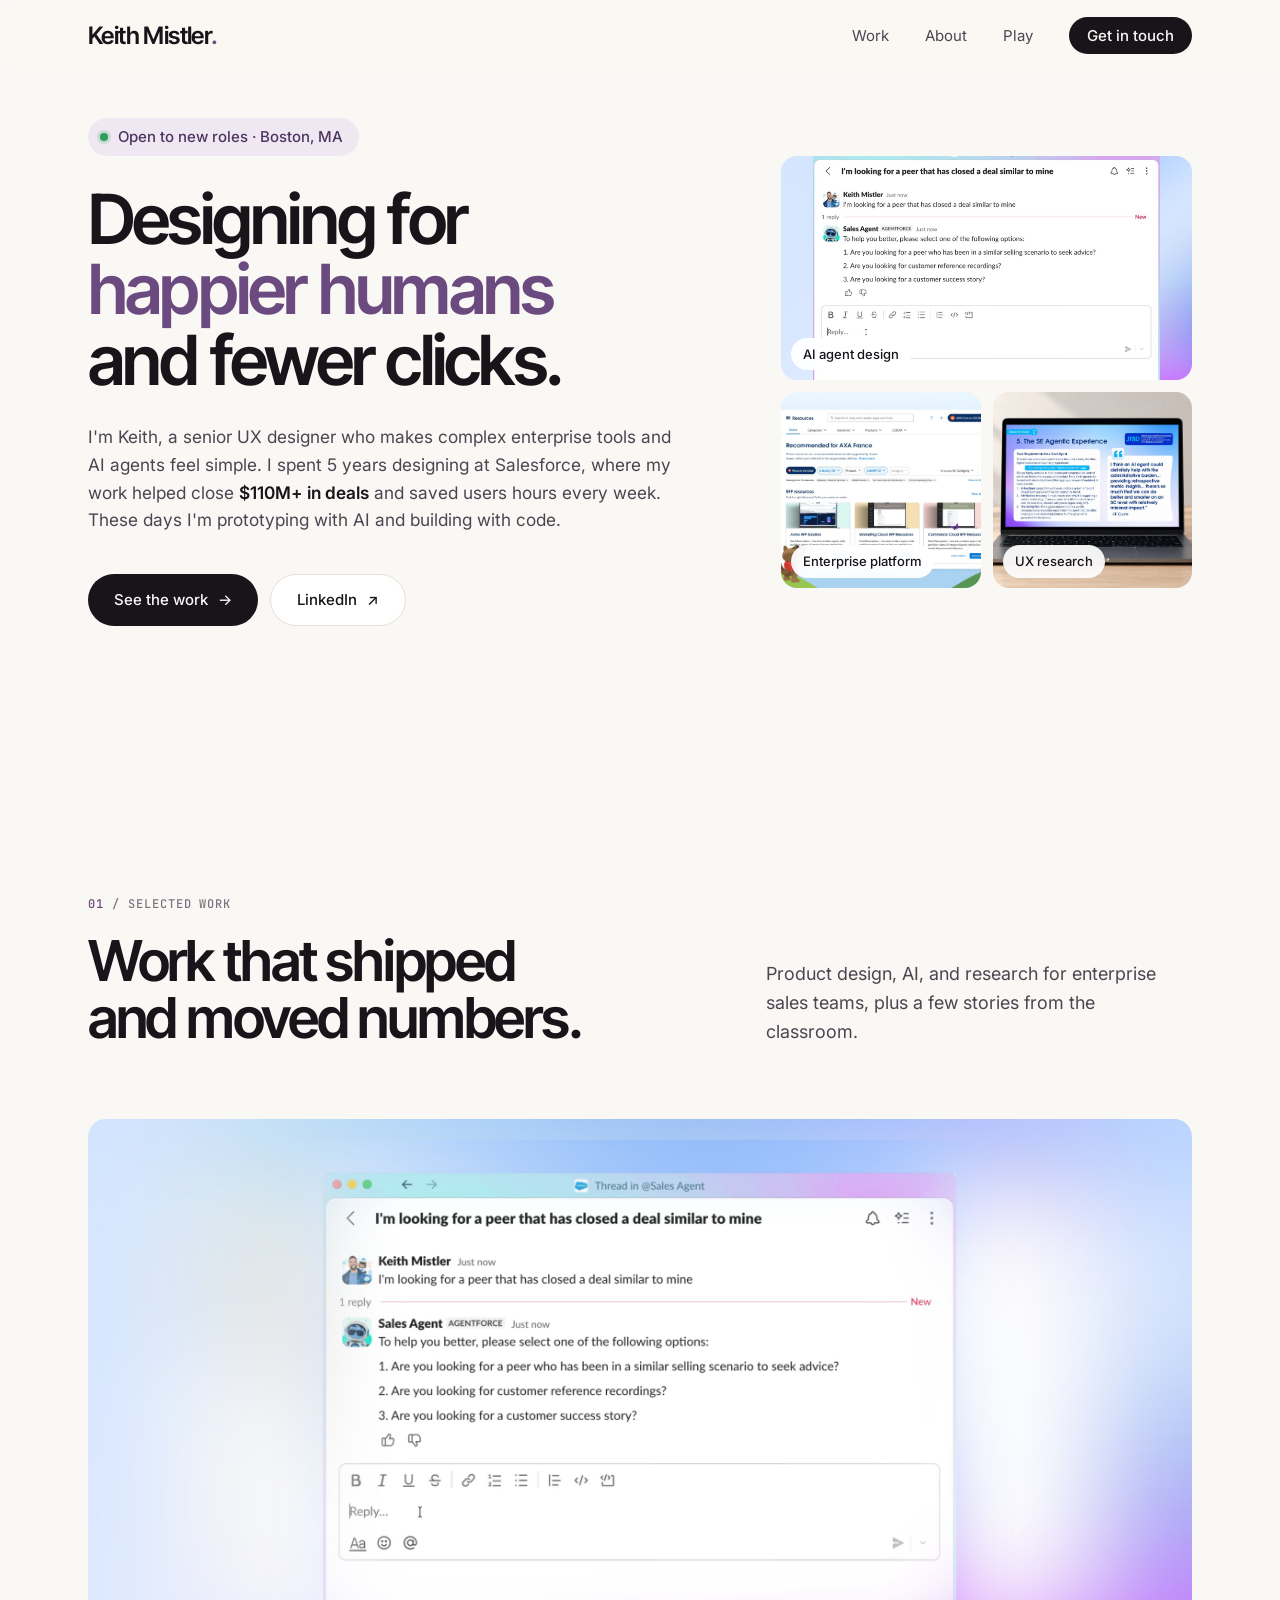
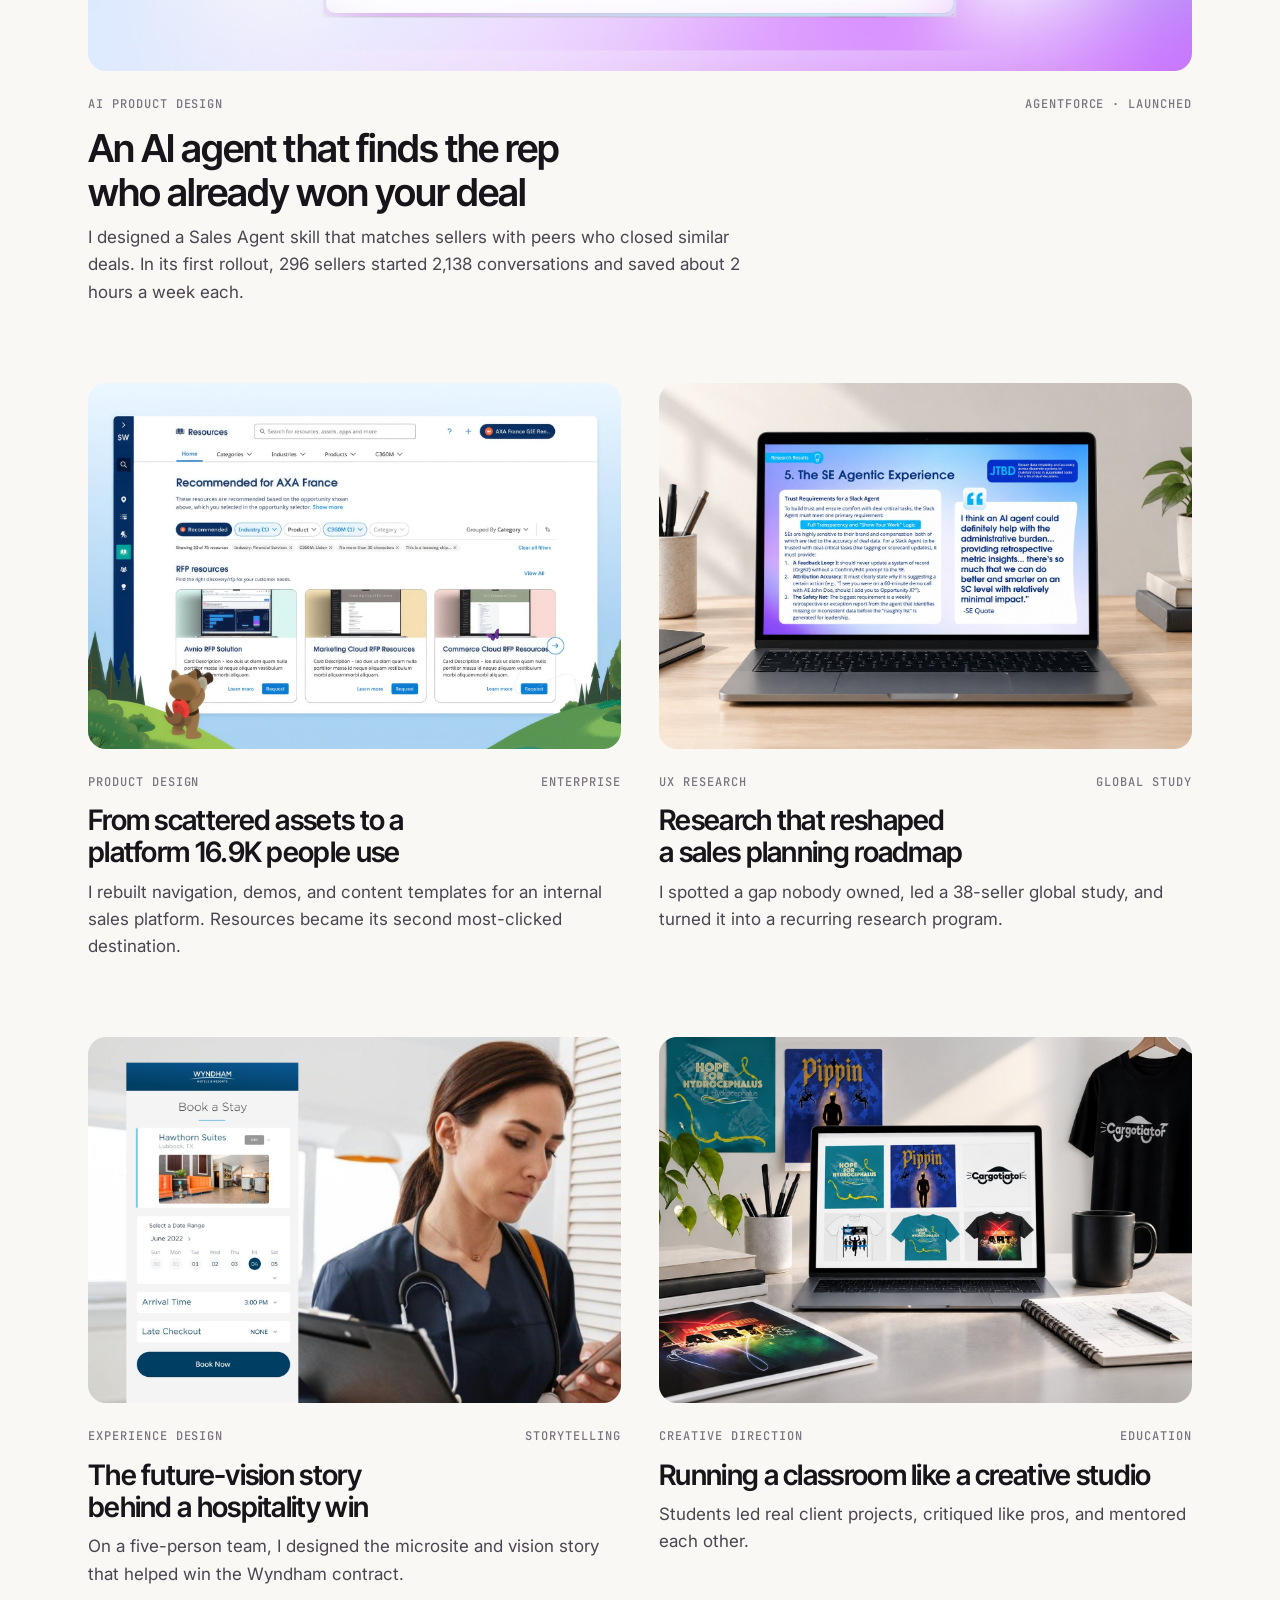
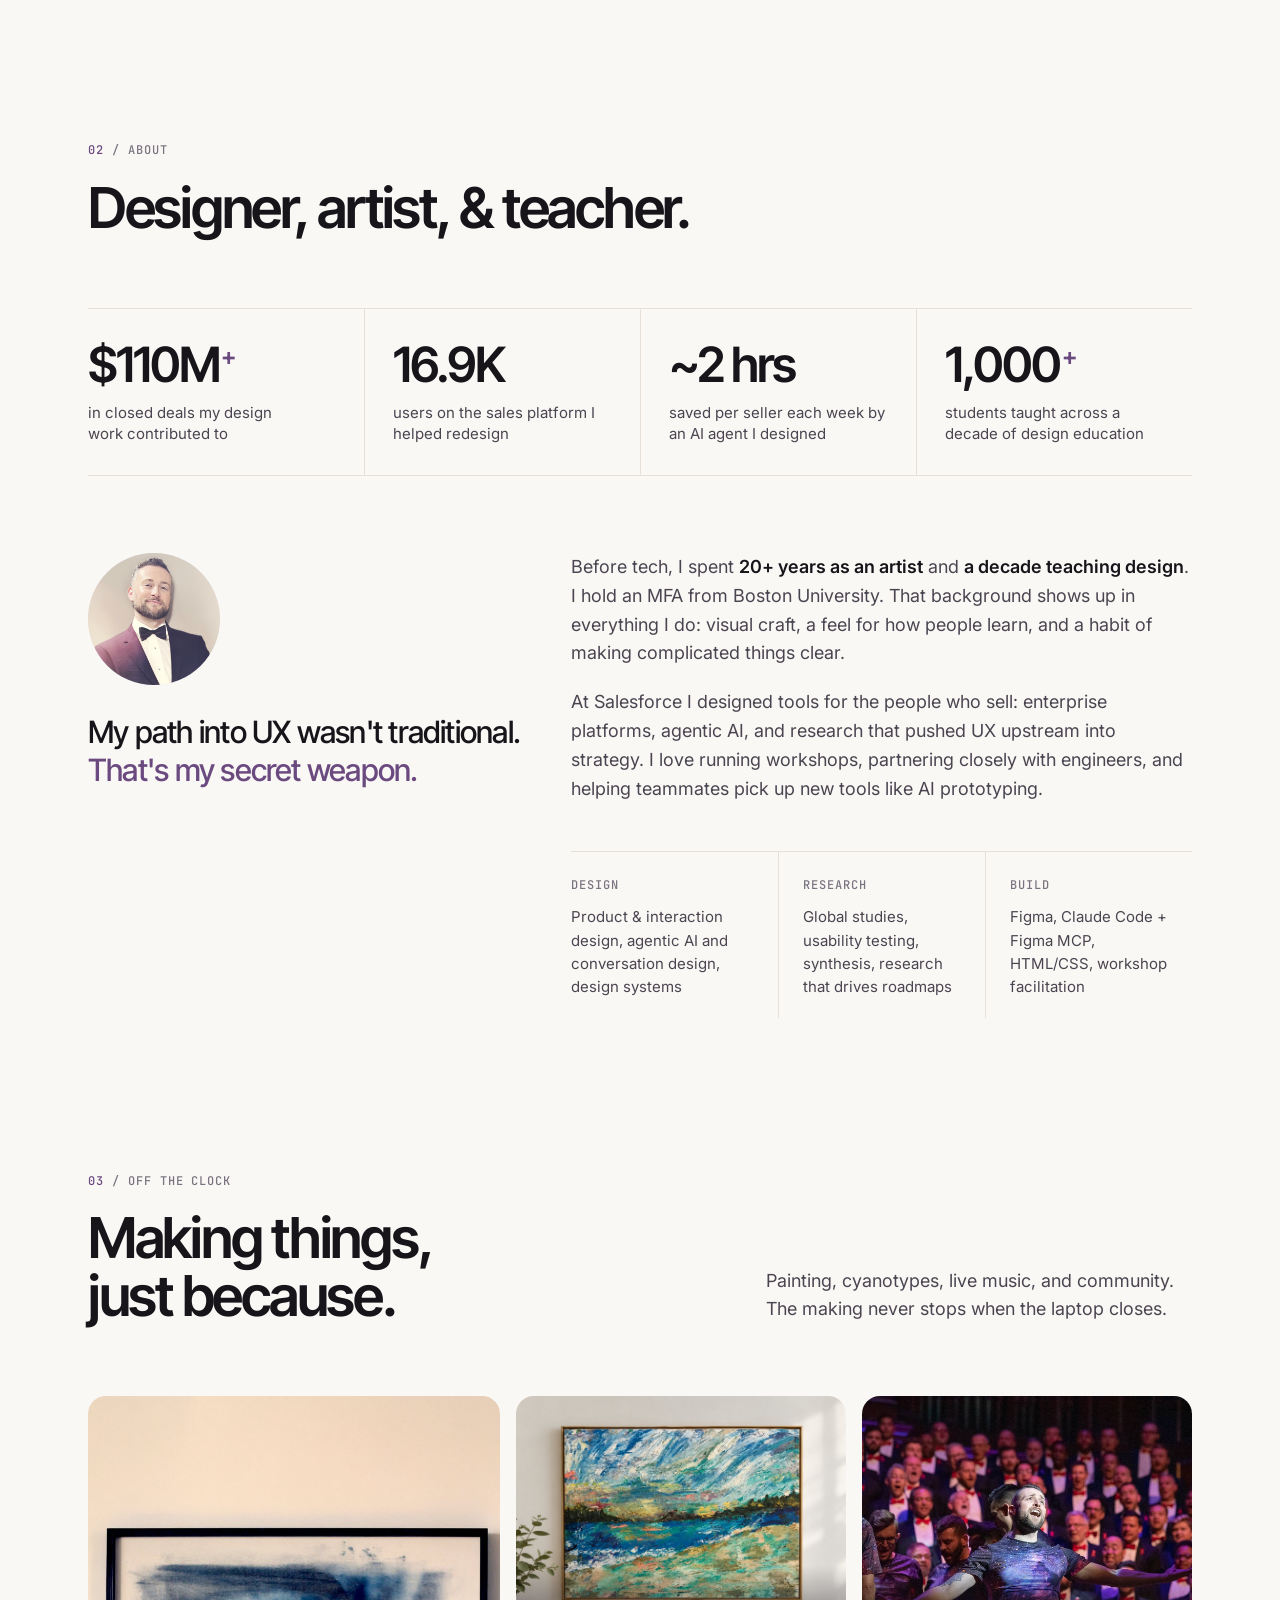
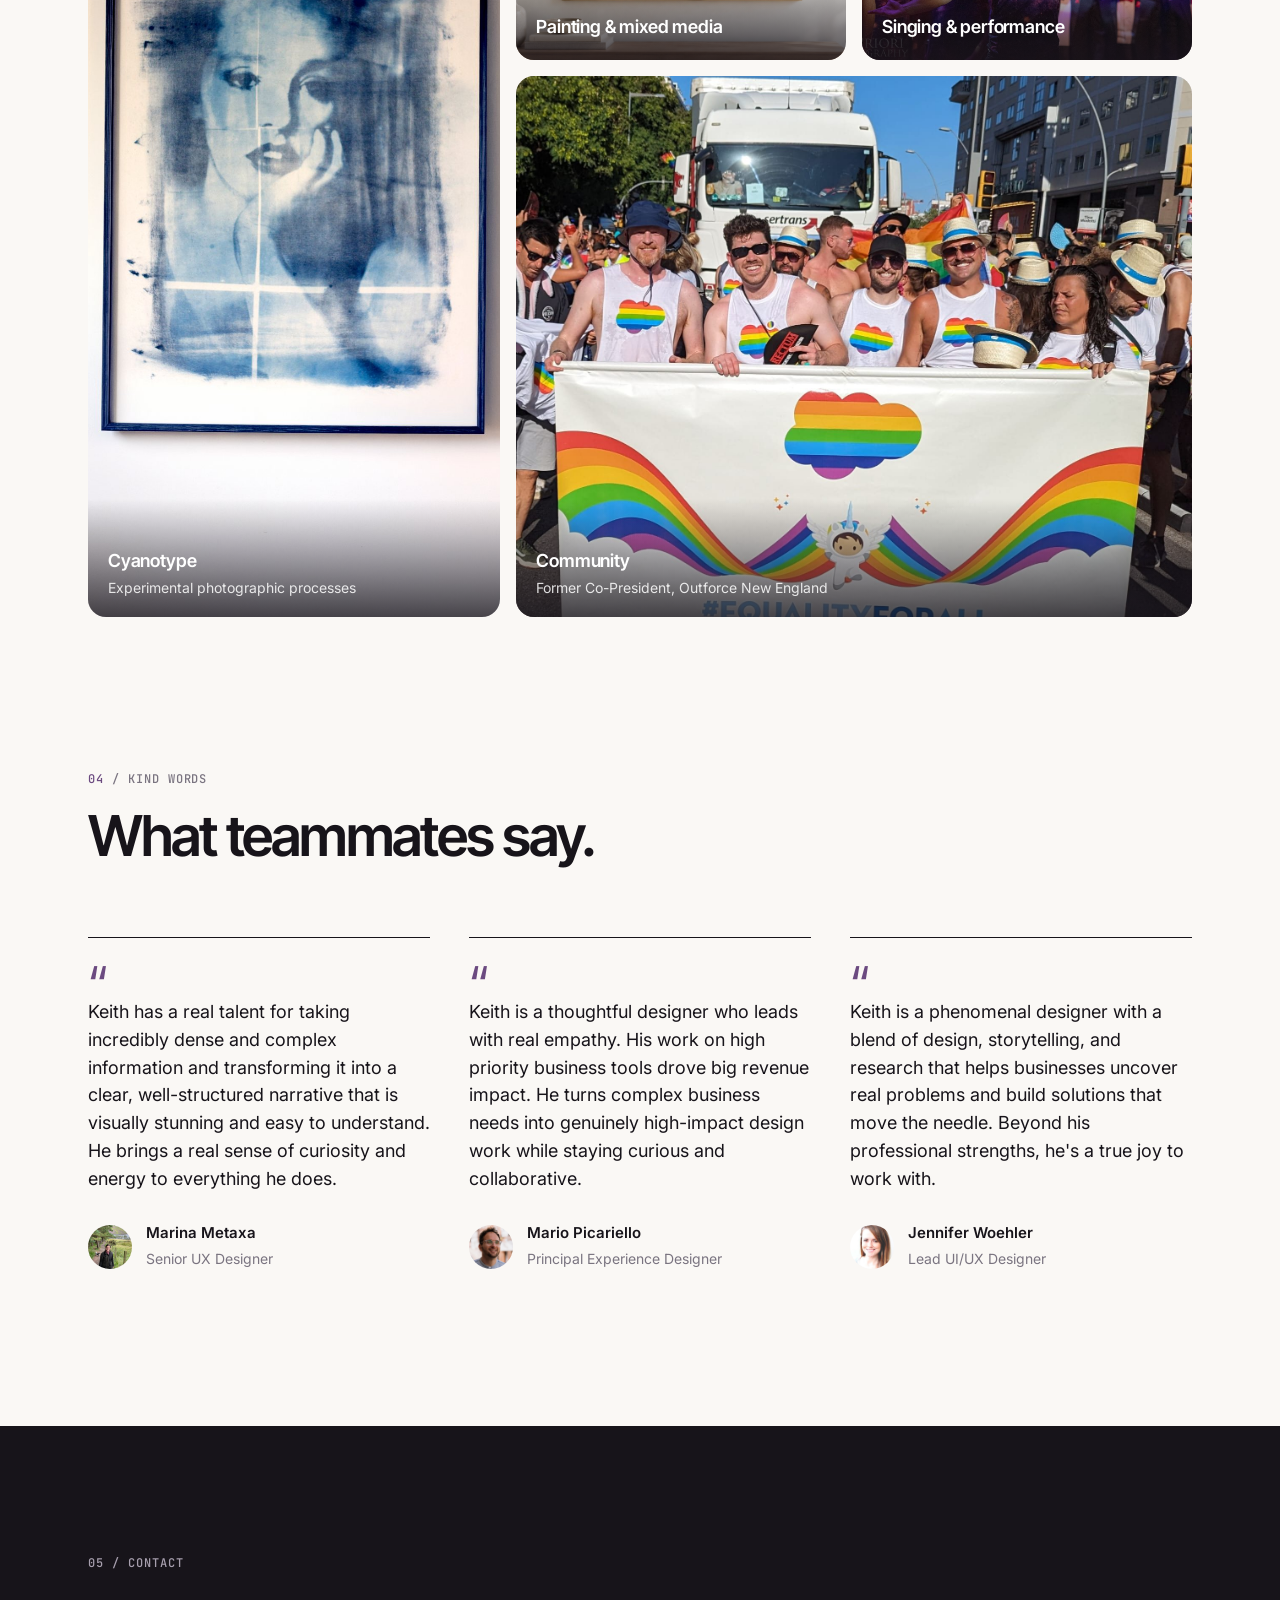
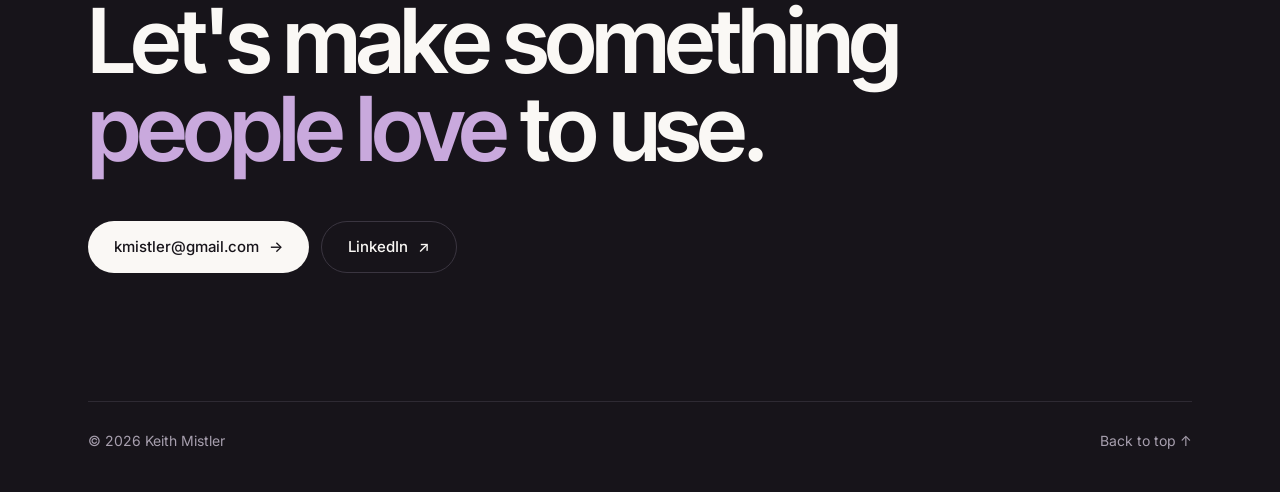
==== index.html @ 672f2b45 "Redesign portfolio: new homepage, case studies, and favicon - New modern layout with plum accent, In" ====
<!DOCTYPE html>
<html lang="en">
<head>
  <meta charset="UTF-8">
  <meta name="viewport" content="width=device-width, initial-scale=1.0">
  <title>Keith Mistler · Senior UX Designer</title>
  <meta name="description" content="Keith Mistler is a senior UX designer who makes complex enterprise tools and AI agents feel simple.">
  <link rel="icon" type="image/svg+xml" href="favicon.svg">
  <link rel="preconnect" href="https://fonts.googleapis.com">
  <link rel="preconnect" href="https://fonts.gstatic.com" crossorigin>
  <link href="https://fonts.googleapis.com/css2?family=Inter:wght@400;500;600&family=Inter+Tight:wght@500;600&family=JetBrains+Mono:wght@500&display=swap" rel="stylesheet">
  <link rel="stylesheet" href="styles.css">
  <script>document.documentElement.classList.add('js');</script>
</head>
<body>

  <header class="nav" id="nav">
    <div class="wrap nav-inner">
      <a href="#top" class="wordmark">Keith Mistler<span>.</span></a>
      <button class="menu-btn" id="menuBtn" aria-label="Open menu" aria-expanded="false" aria-controls="navLinks"><span></span><span></span></button>
      <ul class="nav-links" id="navLinks">
        <li><a href="#work">Work</a></li>
        <li><a href="#about">About</a></li>
        <li><a href="#play">Play</a></li>
        <li><a href="#contact" class="nav-cta">Get in touch</a></li>
      </ul>
    </div>
  </header>

  <main id="top">

    <!-- Hero -->
    <section class="hero">
      <div class="wrap hero-grid">
        <div>
          <div class="status"><span class="status-dot"></span>Open to new roles · Boston, MA</div>
          <h1>Designing for <em>happier humans</em> and fewer clicks.</h1>
          <p class="hero-lede">I'm Keith, a senior UX designer who makes complex enterprise tools and AI agents feel simple. I spent 5 years designing at Salesforce, where my work helped close <strong>$110M+ in deals</strong> and saved users hours every week. These days I'm prototyping with AI and building with code.</p>
          <div class="actions">
            <a href="#work" class="btn btn-primary">See the work <span class="arrow">→</span></a>
            <a href="https://www.linkedin.com/in/kmarchmistler" target="_blank" rel="noopener" class="btn btn-ghost">LinkedIn <span class="arrow">↗</span></a>
          </div>
        </div>

        <div class="showcase" aria-label="Selected work">
          <a href="project-phone-a-friend.html" class="tile"><img src="img/paf.jpg" alt="Phone a Friend AI agent in Slack"><span>AI agent design</span></a>
          <a href="project-solutions-workspace.html" class="tile"><img src="img/sw.jpg" alt="Solutions Workspace redesign"><span>Enterprise platform</span></a>
          <a href="project-sales-planning.html" class="tile"><img src="img/sp.jpg" alt="Sales planning research readout"><span>UX research</span></a>
        </div>
      </div>
    </section>

    <!-- Work -->
    <section class="section" id="work">
      <div class="wrap">
        <div class="section-head reveal">
          <div>
            <span class="label"><span class="num">01</span> / Selected work</span>
            <h2>Work that shipped and moved numbers.</h2>
          </div>
          <p>Product design, AI, and research for enterprise sales teams, plus a few stories from the classroom.</p>
        </div>

        <div class="work-grid">
          <a href="project-phone-a-friend.html" class="card feature reveal">
            <div class="card-media">
              <picture>
                <source media="(max-width: 720px)" srcset="img/paf.jpg">
                <img src="img/paf-wide.jpg" alt="Phone a Friend agent conversation in Slack" loading="lazy">
              </picture>
              <span class="go">→</span>
            </div>
            <div class="card-meta label"><span>AI Product Design</span><span>Agentforce · Launched</span></div>
            <h3>An AI agent that finds the rep who already won your deal</h3>
            <p>I designed a Sales Agent skill that matches sellers with peers who closed similar deals. In its first rollout, 296 sellers started 2,138 conversations and saved about 2 hours a week each.</p>
          </a>

          <a href="project-solutions-workspace.html" class="card reveal">
            <div class="card-media">
              <img src="img/sw.jpg" alt="Solutions Workspace interface" loading="lazy">
              <span class="go">→</span>
            </div>
            <div class="card-meta label"><span>Product Design</span><span>Enterprise</span></div>
            <h3>From scattered assets to a platform 16.9K people use</h3>
            <p>I rebuilt navigation, demos, and content templates for an internal sales platform. Resources became its second most-clicked destination.</p>
          </a>

          <a href="project-sales-planning.html" class="card reveal">
            <div class="card-media">
              <img src="img/sp.jpg" alt="Sales planning research findings" loading="lazy">
              <span class="go">→</span>
            </div>
            <div class="card-meta label"><span>UX Research</span><span>Global study</span></div>
            <h3>Research that reshaped a sales planning roadmap</h3>
            <p>I spotted a gap nobody owned, led a 38-seller global study, and turned it into a recurring research program.</p>
          </a>

          <a href="project-wyndham.html" class="card reveal">
            <div class="card-media">
              <img src="img/wy.jpg" alt="Wyndham future vision experience" loading="lazy">
              <span class="go">→</span>
            </div>
            <div class="card-meta label"><span>Experience Design</span><span>Storytelling</span></div>
            <h3>The future-vision story behind a hospitality win</h3>
            <p>On a five-person team, I designed the microsite and vision story that helped win the Wyndham contract.</p>
          </a>

          <a href="project-digital-publishing.html" class="card reveal">
            <div class="card-media">
              <img src="img/dp.jpg" alt="Student creative studio work" loading="lazy">
              <span class="go">→</span>
            </div>
            <div class="card-meta label"><span>Creative Direction</span><span>Education</span></div>
            <h3>Running a classroom like a creative studio</h3>
            <p>Students led real client projects, critiqued like pros, and mentored each other.</p>
          </a>
        </div>
      </div>
    </section>

    <!-- About -->
    <section class="section" id="about">
      <div class="wrap">
        <div class="section-head reveal">
          <div>
            <span class="label"><span class="num">02</span> / About</span>
            <h2>Designer, artist, &amp; teacher.</h2>
          </div>
        </div>

        <div class="stats reveal">
          <div class="stat"><div class="stat-num">$110M<sup>+</sup></div><p>in closed deals my design work contributed to</p></div>
          <div class="stat"><div class="stat-num">16.9K</div><p>users on the sales platform I helped redesign</p></div>
          <div class="stat"><div class="stat-num">~2 hrs</div><p>saved per seller each week by an AI agent I designed</p></div>
          <div class="stat"><div class="stat-num">1,000<sup>+</sup></div><p>students taught across a decade of design education</p></div>
        </div>

        <div class="about-grid reveal">
          <div class="about-side">
            <div class="portrait"><img src="img/keith-portrait.jpg" alt="Keith Mistler"></div>
            <p class="about-quote">My path into UX wasn't traditional. <em>That's my secret weapon.</em></p>
          </div>
          <div class="about-body">
            <p>Before tech, I spent <strong>20+ years as an artist</strong> and <strong>a decade teaching design</strong>. I hold an MFA from Boston University. That background shows up in everything I do: visual craft, a feel for how people learn, and a habit of making complicated things clear.</p>
            <p>At Salesforce I designed tools for the people who sell: enterprise platforms, agentic AI, and research that pushed UX upstream into strategy. I love running workshops, partnering closely with engineers, and helping teammates pick up new tools like AI prototyping.</p>
            <div class="skills">
              <div class="skill"><span class="label">Design</span><p>Product &amp; interaction design, agentic AI and conversation design, design systems</p></div>
              <div class="skill"><span class="label">Research</span><p>Global studies, usability testing, synthesis, research that drives roadmaps</p></div>
              <div class="skill"><span class="label">Build</span><p>Figma, Claude Code + Figma MCP, HTML/CSS, workshop facilitation</p></div>
            </div>
          </div>
        </div>
      </div>
    </section>

    <!-- Play -->
    <section class="section" id="play">
      <div class="wrap">
        <div class="section-head reveal">
          <div>
            <span class="label"><span class="num">03</span> / Off the clock</span>
            <h2>Making things, just because.</h2>
          </div>
          <p>Painting, cyanotypes, live music, and community. The making never stops when the laptop closes.</p>
        </div>

        <div class="play-grid reveal">
          <figure class="play-item tall">
            <img src="img/play-cyanotype.jpg" alt="Cyanotype portrait by Keith" loading="lazy">
            <figcaption><strong>Cyanotype</strong><span>Experimental photographic processes</span></figcaption>
          </figure>
          <figure class="play-item">
            <img src="img/play-landscape.jpg" alt="Abstract landscape painting by Keith" loading="lazy">
            <figcaption><strong>Painting &amp; mixed media</strong></figcaption>
          </figure>
          <figure class="play-item">
            <img src="img/play-performance.jpg" alt="Keith performing on stage" loading="lazy">
            <figcaption><strong>Singing &amp; performance</strong></figcaption>
          </figure>
          <figure class="play-item span2">
            <img src="img/play-pride.jpg" alt="Keith marching at a Pride parade" loading="lazy" style="object-position: 50% 35%;">
            <figcaption><strong>Community</strong><span>Former Co-President, Outforce New England</span></figcaption>
          </figure>
        </div>
      </div>
    </section>

    <!-- Testimonials -->
    <section class="section" id="kind-words">
      <div class="wrap">
        <div class="section-head reveal">
          <div>
            <span class="label"><span class="num">04</span> / Kind words</span>
            <h2>What teammates say.</h2>
          </div>
        </div>

        <div class="quotes">
          <figure class="quote reveal">
            <blockquote>Keith has a real talent for taking incredibly dense and complex information and transforming it into a clear, well-structured narrative that is visually stunning and easy to understand. He brings a real sense of curiosity and energy to everything he does.</blockquote>
            <footer><img src="img/t-marina.jpg" alt=""><div><cite>Marina Metaxa</cite><span>Senior UX Designer</span></div></footer>
          </figure>
          <figure class="quote reveal">
            <blockquote>Keith is a thoughtful designer who leads with real empathy. His work on high priority business tools drove big revenue impact. He turns complex business needs into genuinely high-impact design work while staying curious and collaborative.</blockquote>
            <footer><img src="img/t-mario.jpg" alt=""><div><cite>Mario Picariello</cite><span>Principal Experience Designer</span></div></footer>
          </figure>
          <figure class="quote reveal">
            <blockquote>Keith is a phenomenal designer with a blend of design, storytelling, and research that helps businesses uncover real problems and build solutions that move the needle. Beyond his professional strengths, he's a true joy to work with.</blockquote>
            <footer><img src="img/t-jennifer.jpg" alt=""><div><cite>Jennifer Woehler</cite><span>Lead UI/UX Designer</span></div></footer>
          </figure>
        </div>
      </div>
    </section>

  </main>

  <footer class="contact" id="contact">
    <div class="wrap">
      <span class="label">05 / Contact</span>
      <h2>Let's make something <em>people love</em> to use.</h2>
      <div class="contact-links">
        <a href="mailto:kmistler@gmail.com" class="btn btn-primary">kmistler@gmail.com <span class="arrow">→</span></a>
        <a href="https://www.linkedin.com/in/kmarchmistler" target="_blank" rel="noopener" class="btn btn-ghost">LinkedIn <span class="arrow">↗</span></a>
      </div>
      <div class="footer">
        <span>© 2026 Keith Mistler</span>
        <a href="#top">Back to top ↑</a>
      </div>
    </div>
  </footer>

  <script>
    const nav = document.getElementById('nav');
    const onScroll = () => nav.classList.toggle('scrolled', window.scrollY > 8);
    window.addEventListener('scroll', onScroll, { passive: true });
    onScroll();

    const btn = document.getElementById('menuBtn');
    const links = document.getElementById('navLinks');
    btn.addEventListener('click', () => {
      const open = btn.getAttribute('aria-expanded') === 'true';
      btn.setAttribute('aria-expanded', String(!open));
      links.classList.toggle('open', !open);
    });
    links.querySelectorAll('a').forEach(a => a.addEventListener('click', () => {
      btn.setAttribute('aria-expanded', 'false');
      links.classList.remove('open');
    }));

    const io = new IntersectionObserver(entries => {
      entries.forEach(e => { if (e.isIntersecting) { e.target.classList.add('in'); io.unobserve(e.target); } });
    }, { rootMargin: '0px 0px -8% 0px', threshold: 0.08 });
    document.querySelectorAll('.reveal').forEach(el => io.observe(el));
  </script>
</body>
</html>
---- styles.css ----
/* ==========================================================================
   Keith Mistler — Portfolio (redesign v3)
   Modern sans layout, plum as the single accent.
   ========================================================================== */

:root {
  --bg: #FAF8F5;
  --bg-raised: #FFFFFF;
  --ink: #17141A;
  --ink-2: #4A4550;
  --ink-3: #7A7480;
  --line: #E6E0D9;
  --plum: #6B4A80;
  --plum-deep: #4E3460;
  --plum-soft: #EFE8F2;
  --plum-hi: #E3D3ED;
  --go: #2F9E5B;

  --sans: "Inter", -apple-system, BlinkMacSystemFont, "Segoe UI", sans-serif;
  --display: "Inter Tight", "Inter", -apple-system, sans-serif;
  --mono: "JetBrains Mono", ui-monospace, "SF Mono", Menlo, monospace;

  --max: 1200px;
  --gutter: clamp(20px, 4vw, 48px);
  --section: clamp(88px, 12vw, 160px);
  --radius: 18px;
  --ease: cubic-bezier(.2, .7, .2, 1);
}

*, *::before, *::after { box-sizing: border-box; margin: 0; padding: 0; }
html { scroll-behavior: smooth; -webkit-text-size-adjust: 100%; }

body {
  background: var(--bg);
  color: var(--ink);
  font-family: var(--sans);
  font-size: 17px;
  line-height: 1.6;
  -webkit-font-smoothing: antialiased;
  text-rendering: optimizeLegibility;
  overflow-x: hidden;
}

img { display: block; max-width: 100%; height: auto; }
a { color: inherit; text-decoration: none; }
::selection { background: var(--plum); color: #fff; }
:focus-visible { outline: 2px solid var(--plum); outline-offset: 3px; border-radius: 6px; }

.wrap { max-width: var(--max); margin: 0 auto; padding: 0 var(--gutter); }

.label {
  font-family: var(--mono);
  font-size: 12px;
  font-weight: 500;
  letter-spacing: .08em;
  text-transform: uppercase;
  color: var(--ink-3);
}
.label .num { color: var(--plum); }

/* Nav -------------------------------------------------------------------- */
.nav {
  position: sticky;
  top: 0;
  z-index: 50;
  background: color-mix(in srgb, var(--bg) 82%, transparent);
  backdrop-filter: saturate(160%) blur(14px);
  -webkit-backdrop-filter: saturate(160%) blur(14px);
  border-bottom: 1px solid transparent;
  transition: border-color .3s var(--ease);
}
.nav.scrolled { border-bottom-color: var(--line); }
.nav-inner { display: flex; align-items: center; justify-content: space-between; height: 72px; }
.wordmark { font-family: var(--display); font-weight: 600; font-size: 24px; letter-spacing: -.025em; }
.wordmark span { color: var(--plum); }
.nav-links { display: flex; align-items: center; gap: 36px; list-style: none; }
.nav-links a { font-size: 15px; color: var(--ink-2); transition: color .2s; }
.nav-links a:hover { color: var(--ink); }
.nav-cta { padding: 9px 18px; border-radius: 999px; background: var(--ink); color: var(--bg) !important; font-weight: 500; transition: background .2s; }
.nav-cta:hover { background: var(--plum-deep); }

.menu-btn { display: none; background: none; border: 0; width: 40px; height: 40px; cursor: pointer; position: relative; }
.menu-btn span { position: absolute; left: 9px; right: 9px; height: 1.5px; background: var(--ink); transition: transform .3s var(--ease), top .3s var(--ease); }
.menu-btn span:nth-child(1) { top: 15px; }
.menu-btn span:nth-child(2) { top: 24px; }
.menu-btn[aria-expanded="true"] span:nth-child(1) { top: 19px; transform: rotate(45deg); }
.menu-btn[aria-expanded="true"] span:nth-child(2) { top: 19px; transform: rotate(-45deg); }

/* Buttons ---------------------------------------------------------------- */
.btn {
  display: inline-flex;
  align-items: center;
  gap: 10px;
  height: 52px;
  padding: 0 26px;
  border-radius: 999px;
  font-size: 15px;
  font-weight: 500;
  transition: background .2s, color .2s, border-color .2s;
}
.btn .arrow { transition: transform .25s var(--ease); }
.btn:hover .arrow { transform: translateX(4px); }
.btn-primary { background: var(--ink); color: var(--bg); }
.btn-primary:hover { background: var(--plum-deep); }
.btn-ghost { border: 1px solid var(--line); color: var(--ink); background: var(--bg-raised); }
.btn-ghost:hover { border-color: var(--ink); }

/* Hero ------------------------------------------------------------------- */
.hero { padding: clamp(24px, 3.5vw, 48px) 0 clamp(72px, 9vw, 120px); }
.hero-grid { display: grid; grid-template-columns: minmax(0, 1.5fr) minmax(0, 1fr); gap: clamp(40px, 6vw, 88px); align-items: center; }
.status { display: inline-flex; align-items: center; gap: 10px; padding: 7px 16px 7px 12px; border-radius: 999px; background: var(--plum-soft); color: var(--plum-deep); font-size: 15px; font-weight: 500; margin-bottom: 28px; }
.status-dot { width: 8px; height: 8px; border-radius: 50%; background: var(--go); box-shadow: 0 0 0 3px rgba(47, 158, 91, .2); }
.hero h1 { font-family: var(--display); font-weight: 600; font-size: clamp(42px, 5.4vw, 76px); line-height: 1.02; letter-spacing: -.04em; text-wrap: balance; margin-bottom: 28px; }
.hero h1 em { font-style: normal; color: var(--plum); }
.hero-lede { font-size: clamp(17px, 1.35vw, 20px); line-height: 1.6; color: var(--ink-2); max-width: 600px; margin-bottom: 40px; }
.hero-lede strong { color: var(--ink); font-weight: 600; }
.actions { display: flex; flex-wrap: wrap; gap: 12px; }

.showcase { display: grid; grid-template-columns: 1fr 1fr; grid-template-rows: 1.15fr 1fr; gap: 12px; aspect-ratio: 1 / 1.05; }
.tile { position: relative; display: block; border-radius: 16px; overflow: hidden; background: var(--plum-soft); }
.tile:first-child { grid-column: 1 / -1; }
.tile img { width: 100%; height: 100%; object-fit: cover; transition: transform .9s var(--ease); }
.tile:hover img { transform: scale(1.05); }
.tile span { position: absolute; left: 10px; bottom: 10px; padding: 6px 12px; border-radius: 999px; background: rgba(255, 255, 255, .92); backdrop-filter: blur(8px); -webkit-backdrop-filter: blur(8px); color: var(--ink); font-size: 13px; font-weight: 500; white-space: nowrap; }

/* Sections --------------------------------------------------------------- */
.section { padding: var(--section) 0 0; }
.section-head {
  display: grid;
  grid-template-columns: minmax(0, 1.5fr) minmax(0, 1fr);
  gap: 40px;
  align-items: end;
  margin-bottom: clamp(40px, 6vw, 72px);
}
.section-head .label { margin-bottom: 18px; display: block; }
.section-head h2 {
  font-family: var(--display);
  font-weight: 600;
  font-size: clamp(34px, 4.4vw, 60px);
  line-height: 1.02;
  letter-spacing: -.04em;
  text-wrap: balance;
}
.section-head p { color: var(--ink-2); font-size: 18px; max-width: 440px; justify-self: end; }

/* Work ------------------------------------------------------------------- */
.work-grid { display: grid; grid-template-columns: repeat(2, minmax(0, 1fr)); gap: clamp(48px, 6vw, 80px) clamp(24px, 3vw, 40px); }
.card { display: block; }
.card.feature { grid-column: 1 / -1; }
.card-media { position: relative; border-radius: var(--radius); overflow: hidden; aspect-ratio: 16 / 11; background: var(--plum-soft); margin-bottom: 24px; }
.card.feature .card-media { aspect-ratio: 16 / 8; }
.card-media picture { display: block; width: 100%; height: 100%; }
.card-media img { width: 100%; height: 100%; object-fit: cover; transition: transform .9s var(--ease); }
.card:hover .card-media img { transform: scale(1.035); }
.card-media .go {
  position: absolute; right: 18px; bottom: 18px;
  width: 52px; height: 52px; border-radius: 50%;
  display: grid; place-items: center;
  background: var(--bg-raised); color: var(--ink); font-size: 20px;
  opacity: 0; transform: translateY(8px) scale(.9);
  transition: opacity .35s var(--ease), transform .35s var(--ease);
  box-shadow: 0 8px 24px rgba(23, 20, 26, .14);
}
.card:hover .go, .card:focus-visible .go { opacity: 1; transform: none; }
.card-meta { display: flex; justify-content: space-between; gap: 16px; margin-bottom: 12px; }
.card h3 { font-family: var(--display); font-weight: 600; font-size: clamp(22px, 2.2vw, 30px); line-height: 1.15; letter-spacing: -.025em; margin-bottom: 10px; text-wrap: balance; transition: color .2s; }
.card.feature h3 { font-size: clamp(26px, 3vw, 40px); max-width: 760px; }
.card:hover h3 { color: var(--plum); }
.card p { color: var(--ink-2); max-width: 560px; }
.card.feature p { max-width: 680px; }

/* About ------------------------------------------------------------------ */
.stats {
  display: grid;
  grid-template-columns: repeat(4, 1fr);
  border-top: 1px solid var(--line);
  border-bottom: 1px solid var(--line);
  margin-bottom: clamp(48px, 6vw, 80px);
}
.stat { padding: 32px 28px 30px 0; }
.stat + .stat { padding-left: 28px; border-left: 1px solid var(--line); }
.stat-num { font-family: var(--display); font-weight: 600; font-size: clamp(34px, 3.8vw, 52px); line-height: 1; letter-spacing: -.04em; margin-bottom: 12px; }
.stat-num sup { font-size: .5em; color: var(--plum); vertical-align: .7em; margin-left: 2px; }
.stat p { font-size: 15px; line-height: 1.45; color: var(--ink-2); max-width: 220px; }

.about-grid { display: grid; grid-template-columns: minmax(0, 1fr) minmax(0, 1.4fr); gap: 40px; }
.about-side { display: flex; flex-direction: column; gap: 28px; }
.portrait { width: 132px; aspect-ratio: 1; border-radius: 50%; overflow: hidden; background: var(--plum-soft); }
.portrait img { width: 100%; height: 100%; object-fit: cover; object-position: 50% 18%; }
.about-quote { font-family: var(--display); font-weight: 500; font-size: clamp(24px, 2.4vw, 32px); line-height: 1.25; letter-spacing: -.025em; text-wrap: balance; }
.about-quote em { font-style: normal; color: var(--plum); }
.about-body p { color: var(--ink-2); font-size: 18px; margin-bottom: 20px; max-width: 640px; }
.about-body p strong { color: var(--ink); font-weight: 600; }
.skills { display: grid; grid-template-columns: repeat(3, 1fr); margin-top: 48px; border-top: 1px solid var(--line); }
.skill { padding: 24px 24px 0 0; }
.skill + .skill { padding-left: 24px; border-left: 1px solid var(--line); }
.skill .label { display: block; margin-bottom: 10px; }
.skill p { font-size: 15px; color: var(--ink-2); line-height: 1.55; }

/* Play ------------------------------------------------------------------- */
.play-grid { display: grid; grid-template-columns: 1.25fr 1fr 1fr; grid-template-rows: auto auto; gap: 16px; }
.play-item { position: relative; border-radius: var(--radius); overflow: hidden; background: var(--plum-soft); margin: 0; }
.play-item img { width: 100%; height: 100%; object-fit: cover; transition: transform .9s var(--ease); }
.play-item:hover img { transform: scale(1.04); }
.play-item.tall { grid-row: span 2; }
.play-item:not(.tall) { aspect-ratio: 4 / 3.2; }
.play-item.span2 { grid-column: span 2; }
.play-item figcaption { position: absolute; inset: auto 0 0 0; padding: 48px 20px 18px; color: #fff; background: linear-gradient(transparent, rgba(23, 20, 26, .78)); }
.play-item figcaption strong { display: block; font-family: var(--display); font-weight: 600; font-size: 18px; letter-spacing: -.01em; }
.play-item figcaption span { font-size: 14px; opacity: .85; line-height: 1.45; display: block; margin-top: 2px; }

/* Testimonials ----------------------------------------------------------- */
.quotes { display: grid; grid-template-columns: repeat(3, 1fr); gap: clamp(24px, 3vw, 40px); }
.quote { display: flex; flex-direction: column; justify-content: space-between; gap: 28px; padding-top: 28px; border-top: 1px solid var(--ink); margin: 0; }
.quote blockquote { font-size: 18px; line-height: 1.55; color: var(--ink); }
.quote blockquote::before { content: "“"; color: var(--plum); font-family: var(--display); font-size: 48px; line-height: 0; display: block; margin: 18px 0 14px; }
.quote footer { display: flex; align-items: center; gap: 14px; }
.quote img { width: 44px; height: 44px; border-radius: 50%; object-fit: cover; }
.quote cite { font-style: normal; font-weight: 600; font-size: 15px; display: block; }
.quote footer span { font-size: 14px; color: var(--ink-3); }

/* Contact ---------------------------------------------------------------- */
.contact { margin-top: var(--section); padding: clamp(72px, 10vw, 128px) 0 40px; background: var(--ink); color: var(--bg); }
.contact .label { color: #A79FAE; display: block; margin-bottom: 24px; }
.contact h2 { font-family: var(--display); font-weight: 600; font-size: clamp(44px, 7vw, 104px); line-height: .98; letter-spacing: -.045em; max-width: 900px; text-wrap: balance; margin-bottom: 48px; }
.contact h2 em { font-style: normal; color: #C9A9DD; }
.contact-links { display: flex; flex-wrap: wrap; gap: 12px; }
.contact .btn-primary { background: var(--bg); color: var(--ink); }
.contact .btn-primary:hover { background: #C9A9DD; }
.contact .btn-ghost { background: transparent; border-color: #3A3540; color: var(--bg); }
.contact .btn-ghost:hover { border-color: var(--bg); }
.footer { display: flex; justify-content: space-between; gap: 16px; flex-wrap: wrap; margin-top: clamp(72px, 10vw, 128px); padding-top: 28px; border-top: 1px solid #2E2A33; font-size: 14px; color: #A79FAE; }
.footer a:hover { color: var(--bg); }

/* Reveal ----------------------------------------------------------------- */
.js .reveal { opacity: 0; transform: translateY(24px); transition: opacity .9s var(--ease), transform .9s var(--ease); }
.js .reveal.in { opacity: 1; transform: none; }
@media (prefers-reduced-motion: reduce) {
  *, *::before, *::after { animation: none !important; transition: none !important; }
  .js .reveal { opacity: 1; transform: none; }
  html { scroll-behavior: auto; }
}

/* Responsive ------------------------------------------------------------- */
@media (max-width: 960px) {
  .stats { grid-template-columns: repeat(2, 1fr); }
  .stat:nth-child(3) { padding-left: 0; border-left: 0; }
  .stat:nth-child(n+3) { border-top: 1px solid var(--line); }
  .section-head, .about-grid { grid-template-columns: 1fr; gap: 20px; }
  .section-head p { justify-self: start; }
  .quotes { grid-template-columns: 1fr; }
  .play-grid { grid-template-columns: 1fr 1fr; }
  .play-item.tall { grid-row: auto; grid-column: 1 / -1; aspect-ratio: 16 / 10; }
  .hero-grid { grid-template-columns: 1fr; }
  .showcase { aspect-ratio: 16 / 13; max-width: 640px; }
}

@media (max-width: 720px) {
  body { font-size: 16px; }
  .menu-btn { display: block; }
  .nav-links {
    position: fixed; inset: 72px 0 auto 0;
    flex-direction: column; align-items: flex-start; gap: 0;
    padding: 8px var(--gutter) 28px;
    background: var(--bg); border-bottom: 1px solid var(--line);
    transform: translateY(-8px); opacity: 0; pointer-events: none;
    transition: opacity .25s var(--ease), transform .25s var(--ease);
  }
  .nav-links.open { opacity: 1; transform: none; pointer-events: auto; }
  .nav-links li { width: 100%; }
  .nav-links a { display: block; padding: 14px 0; font-size: 20px; color: var(--ink); }
  .nav-cta { display: inline-block !important; margin-top: 12px; padding: 12px 22px !important; font-size: 16px !important; }
  .actions .btn { flex: 1 1 auto; justify-content: center; }
  .work-grid { grid-template-columns: 1fr; }
  .card.feature .card-media, .card-media { aspect-ratio: 4 / 3; }
  .card-media .go { opacity: 1; transform: none; width: 44px; height: 44px; }
  .skills { grid-template-columns: 1fr; }
  .skill + .skill { padding-left: 0; border-left: 0; }
  .skill { padding-bottom: 20px; border-bottom: 1px solid var(--line); }
  .play-grid { grid-template-columns: 1fr; }
  .play-item.span2 { grid-column: auto; }
  .play-item:not(.tall) { aspect-ratio: 4 / 3; }
  .stat { padding: 26px 16px 24px 0; }
  .stat + .stat { padding-left: 16px; }
  .stat:nth-child(3) { padding-left: 0; }
}

/* ==========================================================================
   Case study pages
   ========================================================================== */
.cs-hero { padding: clamp(24px, 3.5vw, 48px) 0 0; }
.cs-back { display: flex; width: fit-content; align-items: center; gap: 8px; font-size: 15px; color: var(--ink-2); margin-bottom: 36px; transition: color .2s; }
.cs-back:hover { color: var(--plum); }
.cs-back .arrow { transition: transform .25s var(--ease); }
.cs-back:hover .arrow { transform: translateX(-4px); }
.cs-hero .status { margin-bottom: 24px; }
.cs-hero h1 {
  font-family: var(--display);
  font-weight: 600;
  font-size: clamp(40px, 5.6vw, 80px);
  line-height: 1.02;
  letter-spacing: -.04em;
  max-width: 1000px;
  text-wrap: balance;
  margin-bottom: 24px;
}
.cs-hero h1 em { font-style: normal; color: var(--plum); }
.cs-lede { font-size: clamp(18px, 1.5vw, 22px); line-height: 1.55; color: var(--ink-2); max-width: 760px; }

.cs-meta {
  display: grid;
  grid-template-columns: repeat(4, 1fr);
  margin-top: clamp(40px, 5vw, 64px);
  border-top: 1px solid var(--line);
}
.cs-meta > div { padding: 22px 24px 0 0; }
.cs-meta > div + div { padding-left: 24px; border-left: 1px solid var(--line); }
.cs-meta .label { display: block; margin-bottom: 8px; }
.cs-meta p { font-size: 16px; line-height: 1.45; color: var(--ink); }

.cs-cover { margin-top: clamp(40px, 5vw, 64px); border-radius: var(--radius); overflow: hidden; background: var(--plum-soft); }
.cs-cover img { width: 100%; max-height: 680px; object-fit: cover; }

/* Body sections: label column + content column */
.cs-section {
  display: grid;
  grid-template-columns: minmax(0, 1fr) minmax(0, 2.6fr);
  gap: 40px;
  padding-top: clamp(64px, 8vw, 112px);
}
.cs-section > .label { padding-top: 10px; position: sticky; top: 96px; align-self: start; }
.cs-body { max-width: 780px; }
.cs-body h2 {
  font-family: var(--display);
  font-weight: 600;
  font-size: clamp(28px, 3.2vw, 42px);
  line-height: 1.1;
  letter-spacing: -.03em;
  text-wrap: balance;
  margin-bottom: 20px;
}
.cs-body h3 { font-family: var(--display); font-weight: 600; font-size: 21px; letter-spacing: -.015em; margin: 36px 0 10px; }
.cs-body p { color: var(--ink-2); font-size: 18px; margin-bottom: 18px; }
.cs-body p strong, .cs-body li strong { color: var(--ink); font-weight: 600; }
.cs-body ul { list-style: none; margin: 8px 0 22px; }
.cs-body li { position: relative; padding-left: 24px; color: var(--ink-2); font-size: 17px; margin-bottom: 12px; }
.cs-body li::before { content: ""; position: absolute; left: 4px; top: .7em; width: 7px; height: 7px; border-radius: 50%; background: var(--plum); }

.cs-wide { grid-column: 1 / -1; }

/* Stats */
.cs-stats { display: grid; grid-template-columns: repeat(4, 1fr); border-top: 1px solid var(--line); border-bottom: 1px solid var(--line); margin-top: clamp(56px, 7vw, 96px); }
.cs-stats.three { grid-template-columns: repeat(3, 1fr); }
.cs-stats > div { padding: 30px 24px 28px 0; }
.cs-stats > div + div { padding-left: 24px; border-left: 1px solid var(--line); }
.cs-stats b { display: block; font-family: var(--display); font-weight: 600; font-size: clamp(32px, 3.6vw, 50px); line-height: 1; letter-spacing: -.04em; margin-bottom: 10px; }
.cs-stats span { font-size: 15px; color: var(--ink-2); line-height: 1.45; display: block; max-width: 220px; }

/* Cards */
.cs-cards { display: grid; grid-template-columns: repeat(2, 1fr); gap: 14px; margin: 24px 0 8px; }
.cs-cards.three { grid-template-columns: repeat(3, 1fr); }
.cs-card { border-radius: 16px; background: var(--bg-raised); border: 1px solid var(--line); padding: 22px 22px 20px; }
.cs-card.tint { background: var(--plum-soft); border-color: transparent; }
.cs-card .n { display: inline-grid; place-items: center; width: 30px; height: 30px; border-radius: 9px; background: var(--plum); color: #fff; font-size: 14px; font-weight: 600; margin-bottom: 14px; }
.cs-card h4 { font-family: var(--display); font-weight: 600; font-size: 18px; letter-spacing: -.01em; margin-bottom: 6px; }
.cs-card p { font-size: 15.5px; line-height: 1.55; margin: 0; color: var(--ink-2); }

/* Callout / pull quote */
.cs-callout {
  margin: 28px 0;
  padding: 26px 28px;
  border-radius: 16px;
  background: var(--plum-soft);
  font-family: var(--display);
  font-weight: 500;
  font-size: clamp(20px, 1.9vw, 25px);
  line-height: 1.4;
  letter-spacing: -.015em;
  color: var(--plum-deep);
}
.cs-quote { margin: 28px 0; padding-left: 22px; border-left: 3px solid var(--plum); }
.cs-quote p { font-family: var(--display); font-weight: 500; font-size: clamp(20px, 1.9vw, 25px); line-height: 1.4; letter-spacing: -.015em; color: var(--ink); margin-bottom: 8px; }
.cs-quote cite { font-style: normal; font-size: 15px; color: var(--ink-3); }

/* Figures */
.cs-figure { margin: 32px 0; }
.cs-figure img { width: 100%; max-height: 760px; object-fit: contain; border-radius: 14px; border: 1px solid var(--line); background: var(--bg-raised); }
.cs-figure figcaption { margin-top: 12px; font-size: 14.5px; color: var(--ink-3); }
.cs-figure-row { display: grid; grid-template-columns: 1fr 1fr; gap: 14px; }
.cs-figure-row img { height: 100%; object-fit: cover; }

/* Lesson */
.cs-lesson {
  margin-top: clamp(64px, 8vw, 112px);
  border-radius: var(--radius);
  background: var(--ink);
  color: var(--bg);
  padding: clamp(36px, 5vw, 64px);
}
.cs-lesson .label { color: #A79FAE; display: block; margin-bottom: 18px; }
.cs-lesson p { font-family: var(--display); font-weight: 500; font-size: clamp(24px, 2.8vw, 38px); line-height: 1.25; letter-spacing: -.025em; max-width: 900px; text-wrap: pretty; }
.cs-lesson p + p { margin-top: 18px; font-family: var(--sans); font-weight: 400; font-size: 18px; line-height: 1.6; letter-spacing: 0; color: #CFC8D4; max-width: 720px; }

/* Next project */
.cs-next {
  display: grid;
  grid-template-columns: minmax(0, 1fr) minmax(0, 1fr);
  gap: clamp(24px, 4vw, 56px);
  align-items: center;
  margin-top: clamp(64px, 8vw, 112px);
  padding-top: clamp(40px, 5vw, 56px);
  border-top: 1px solid var(--line);
}
.cs-next .label { display: block; margin-bottom: 14px; }
.cs-next h3 { font-family: var(--display); font-weight: 600; font-size: clamp(28px, 3.2vw, 44px); line-height: 1.08; letter-spacing: -.03em; text-wrap: balance; margin-bottom: 18px; transition: color .2s; }
.cs-next:hover h3 { color: var(--plum); }
.cs-next .go-text { font-weight: 600; color: var(--plum); display: inline-flex; gap: 8px; }
.cs-next .go-text .arrow { transition: transform .25s var(--ease); }
.cs-next:hover .go-text .arrow { transform: translateX(4px); }
.cs-next .media { border-radius: var(--radius); overflow: hidden; aspect-ratio: 16 / 10; background: var(--plum-soft); }
.cs-next .media img { width: 100%; height: 100%; object-fit: cover; transition: transform .9s var(--ease); }
.cs-next:hover .media img { transform: scale(1.04); }

@media (max-width: 960px) {
  .cs-meta, .cs-stats { grid-template-columns: repeat(2, 1fr); }
  .cs-meta > div:nth-child(3), .cs-stats > div:nth-child(3) { padding-left: 0; border-left: 0; }
  .cs-meta > div:nth-child(n+3) { padding-top: 20px; }
  .cs-stats > div:nth-child(n+3) { border-top: 1px solid var(--line); }
  .cs-stats.three { grid-template-columns: 1fr 1fr 1fr; }
  .cs-stats.three > div:nth-child(3) { padding-left: 16px; border-left: 1px solid var(--line); border-top: 0; }
  .cs-section { grid-template-columns: 1fr; gap: 14px; }
  .cs-section > .label { position: static; padding-top: 0; }
  .cs-cards.three { grid-template-columns: 1fr 1fr; }
  .cs-next { grid-template-columns: 1fr; }
}
@media (max-width: 720px) {
  .cs-meta > div, .cs-stats > div { padding-right: 12px; }
  .cs-meta > div + div, .cs-stats > div + div { padding-left: 12px; }
  .cs-stats.three { grid-template-columns: 1fr; }
  .cs-stats.three > div { padding-left: 0 !important; border-left: 0 !important; }
  .cs-stats.three > div + div { border-top: 1px solid var(--line) !important; }
  .cs-cards, .cs-cards.three, .cs-figure-row { grid-template-columns: 1fr; }
  .cs-body p { font-size: 17px; }
}

/* Project cycling ------------------------------------------------------- */
.cs-topbar { display: flex; align-items: center; justify-content: space-between; gap: 16px; margin-bottom: 36px; }
.cs-topbar .cs-back { margin-bottom: 0; }
.cs-pager-mini { display: flex; align-items: center; gap: 20px; }
.cs-pager-mini a {
  display: inline-flex; align-items: center; gap: 8px;
  font-size: 15px; color: var(--ink-3);
  transition: color .2s;
}
.cs-pager-mini a:hover { color: var(--plum); }
.cs-pager-mini a .arrow { transition: transform .25s var(--ease); }
.cs-pager-mini a[rel="prev"]:hover .arrow { transform: translateX(-3px); }
.cs-pager-mini a[rel="next"]:hover .arrow { transform: translateX(3px); }
.cs-pager-mini .count { font-size: 14px; color: var(--line); }

.cs-pager {
  display: grid;
  grid-template-columns: 1fr 1fr;
  gap: clamp(24px, 3vw, 40px);
  margin-top: clamp(64px, 8vw, 112px);
  padding-top: clamp(40px, 5vw, 56px);
  border-top: 1px solid var(--line);
}
.cs-pager-card { display: block; }
.cs-pager-card .media { border-radius: var(--radius); overflow: hidden; aspect-ratio: 16 / 10; background: var(--plum-soft); margin-bottom: 20px; }
.cs-pager-card .media img { width: 100%; height: 100%; object-fit: cover; transition: transform .9s var(--ease); }
.cs-pager-card:hover .media img { transform: scale(1.04); }
.cs-pager-card .label { display: block; margin-bottom: 10px; }
.cs-pager-card.next { text-align: right; }
.cs-pager-card h3 { font-family: var(--display); font-weight: 600; font-size: clamp(22px, 2.4vw, 32px); line-height: 1.12; letter-spacing: -.025em; text-wrap: balance; transition: color .2s; }
.cs-pager-card:hover h3 { color: var(--plum); }

@media (max-width: 720px) {
  .cs-pager-mini .count { display: none; }
  .cs-pager { grid-template-columns: 1fr 1fr; gap: 14px; }
  .cs-pager-card .media { margin-bottom: 12px; border-radius: 12px; }
  .cs-pager-card h3 { font-size: 17px; }
  .cs-pager-card .label { font-size: 10.5px; }
}
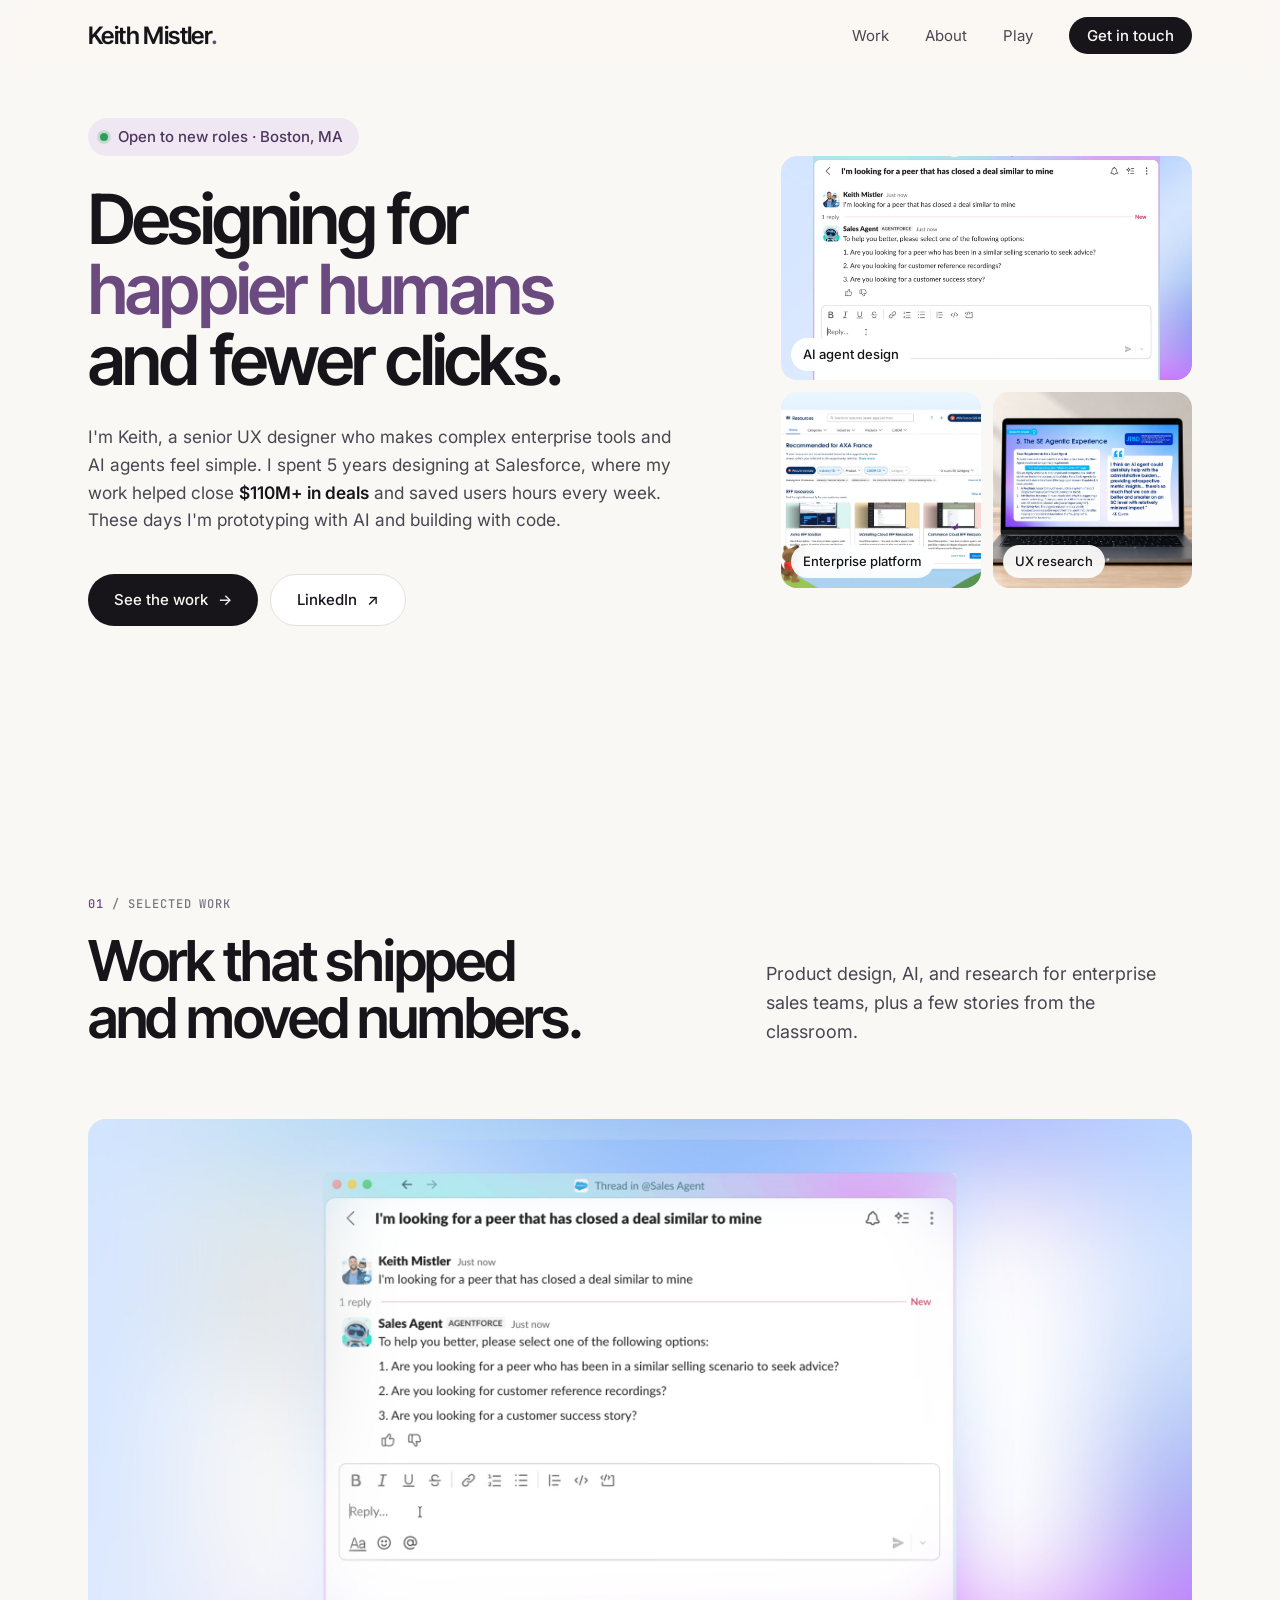
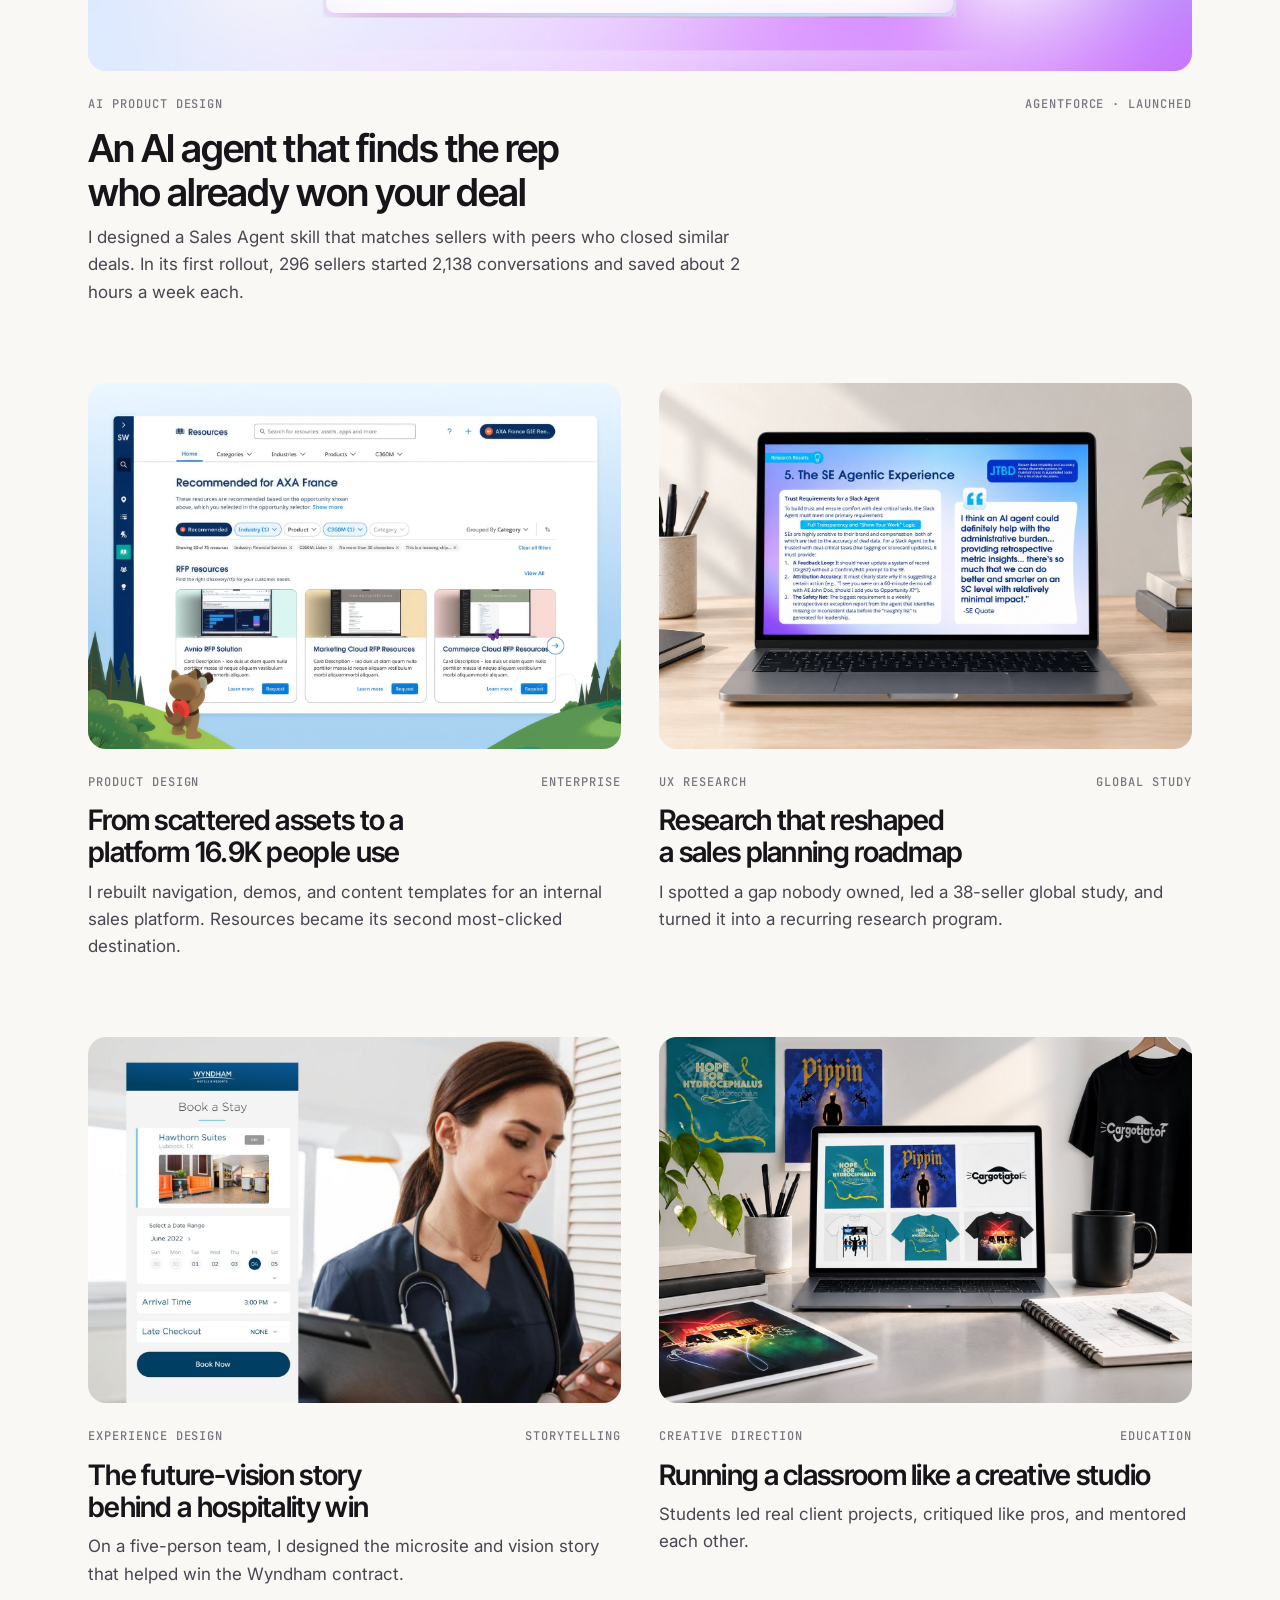
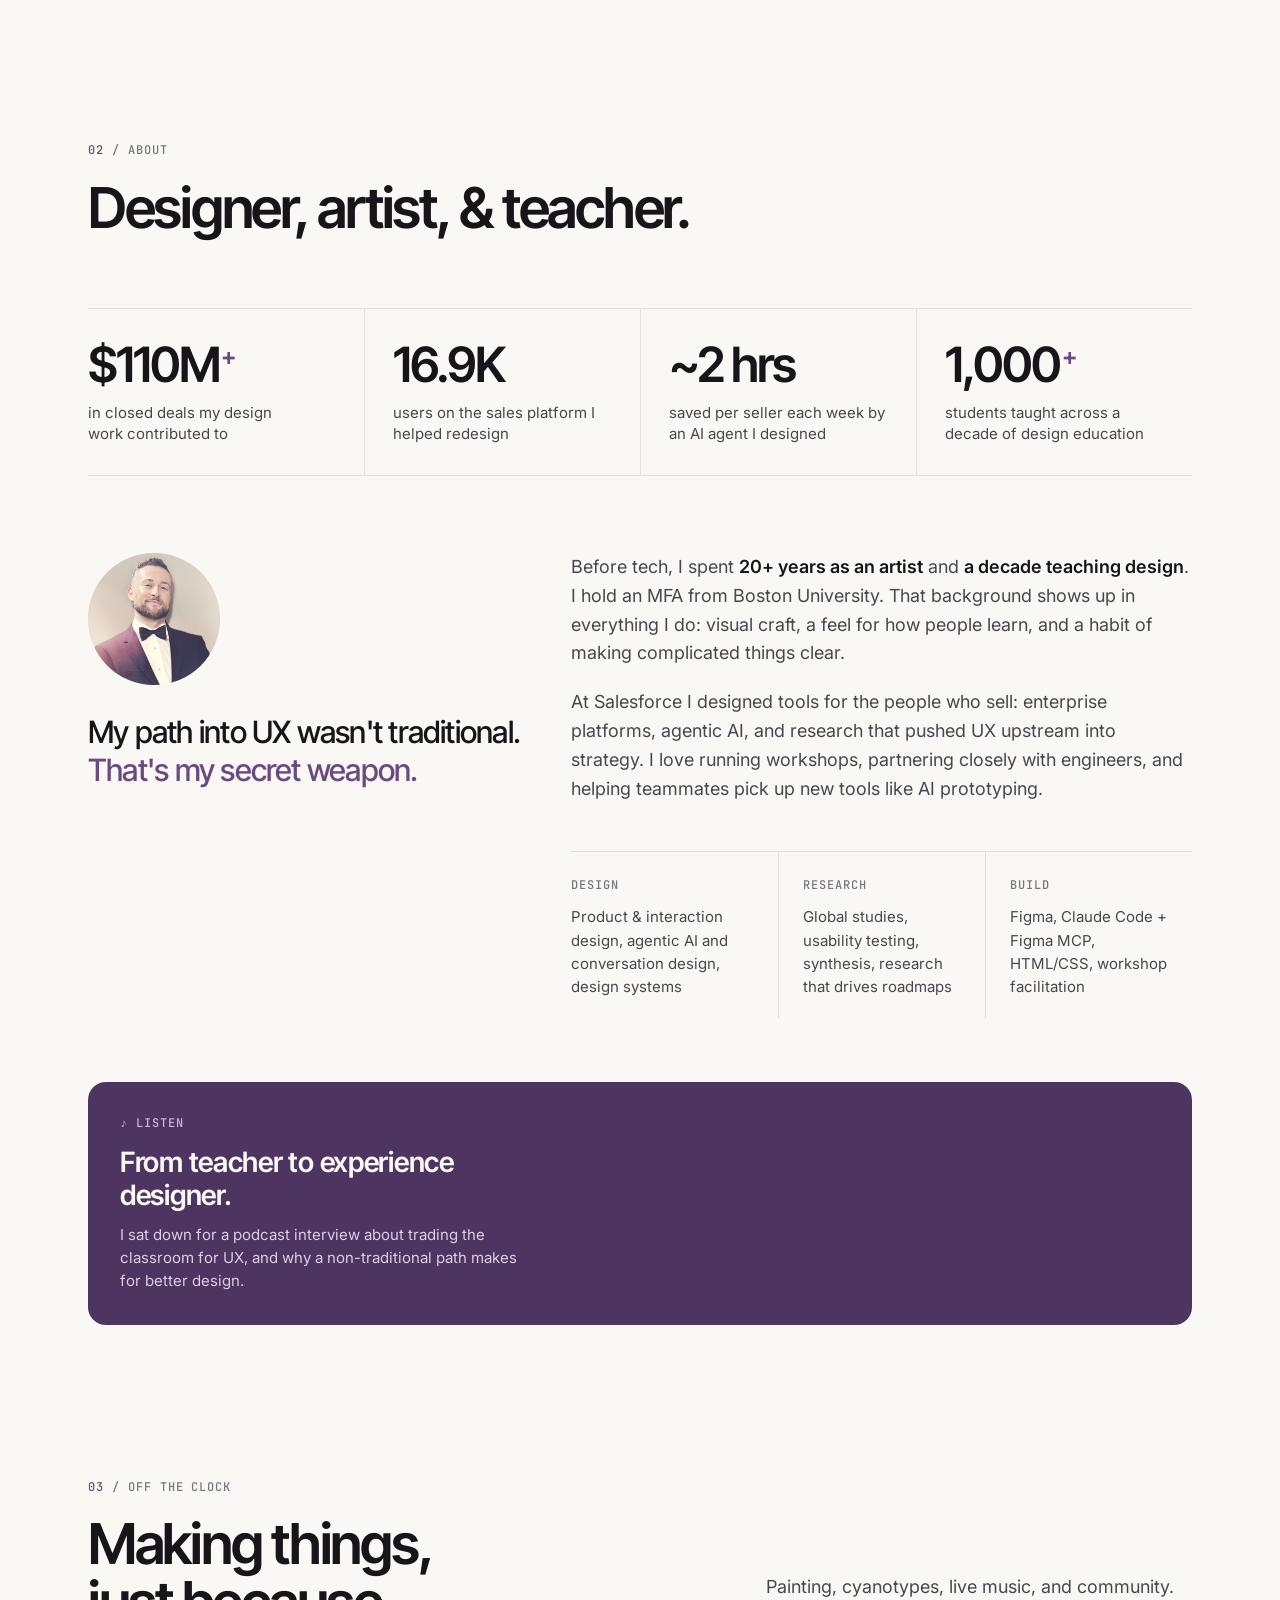
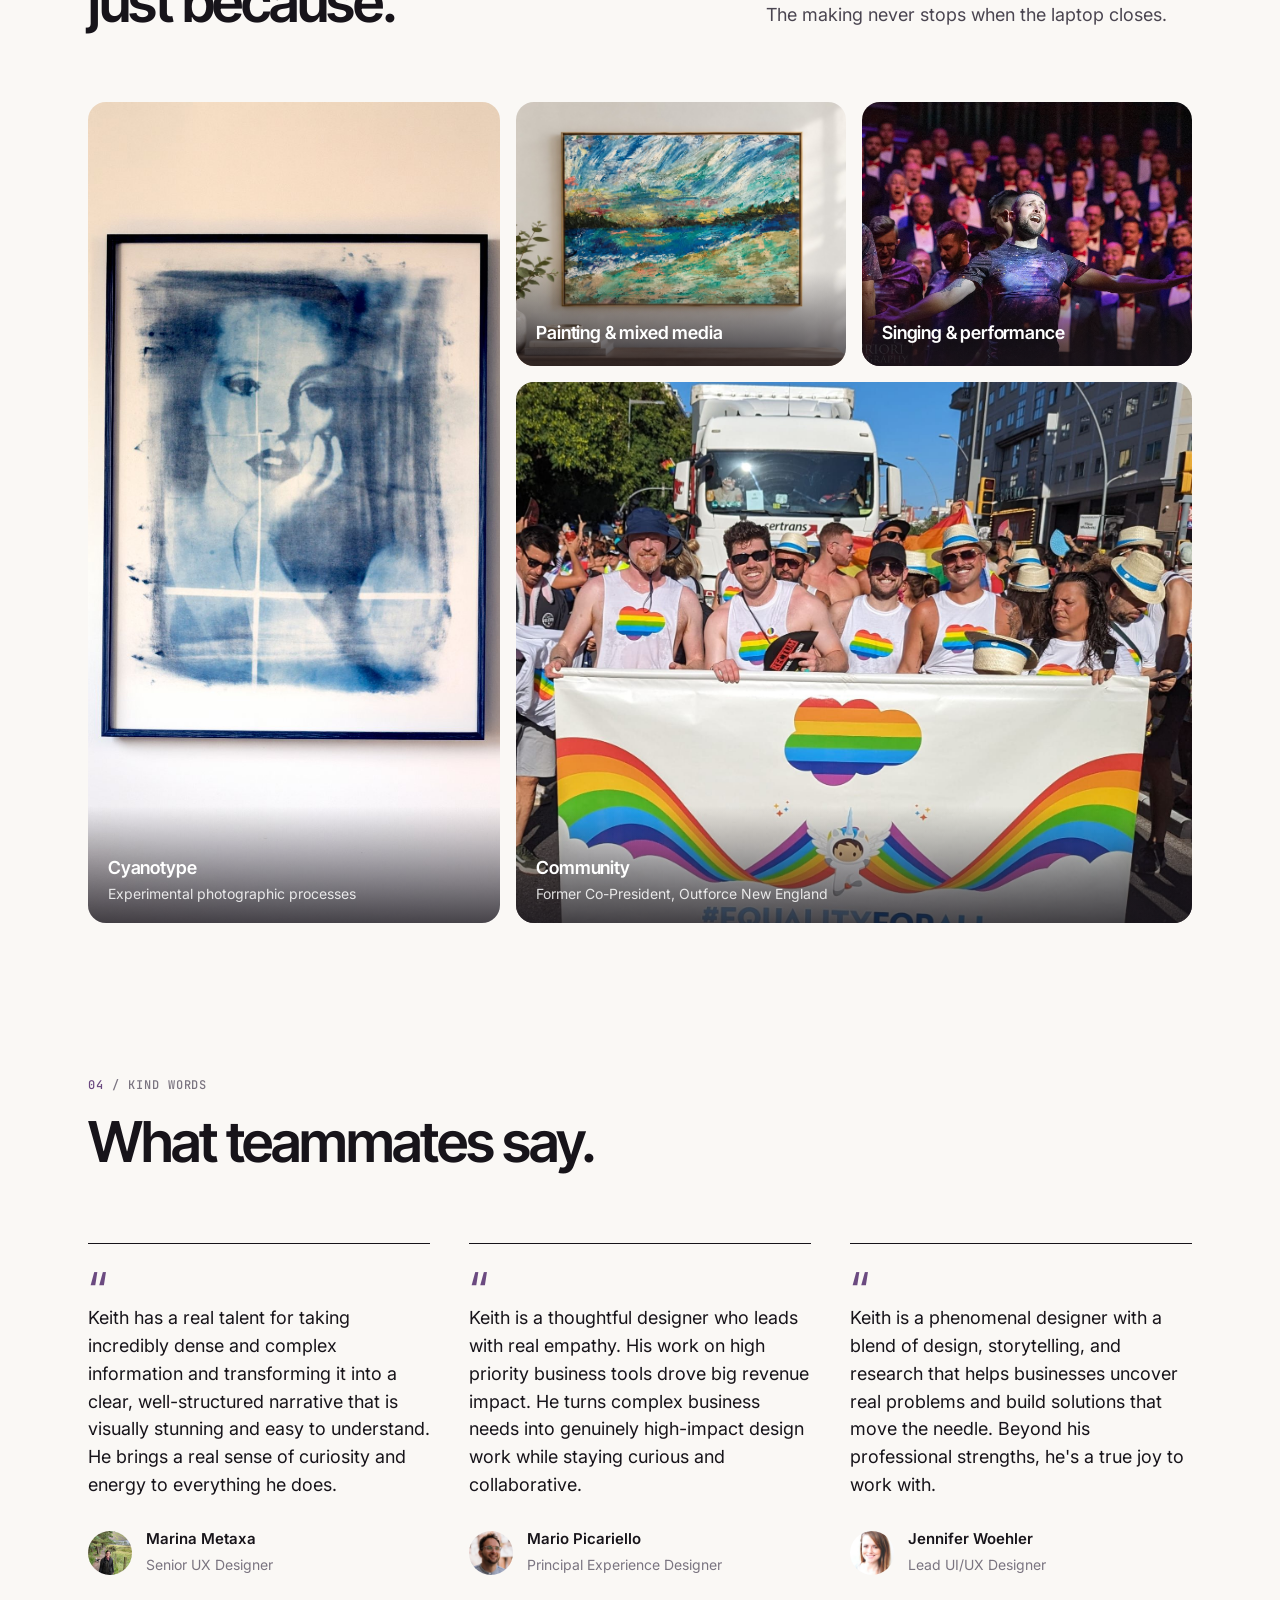
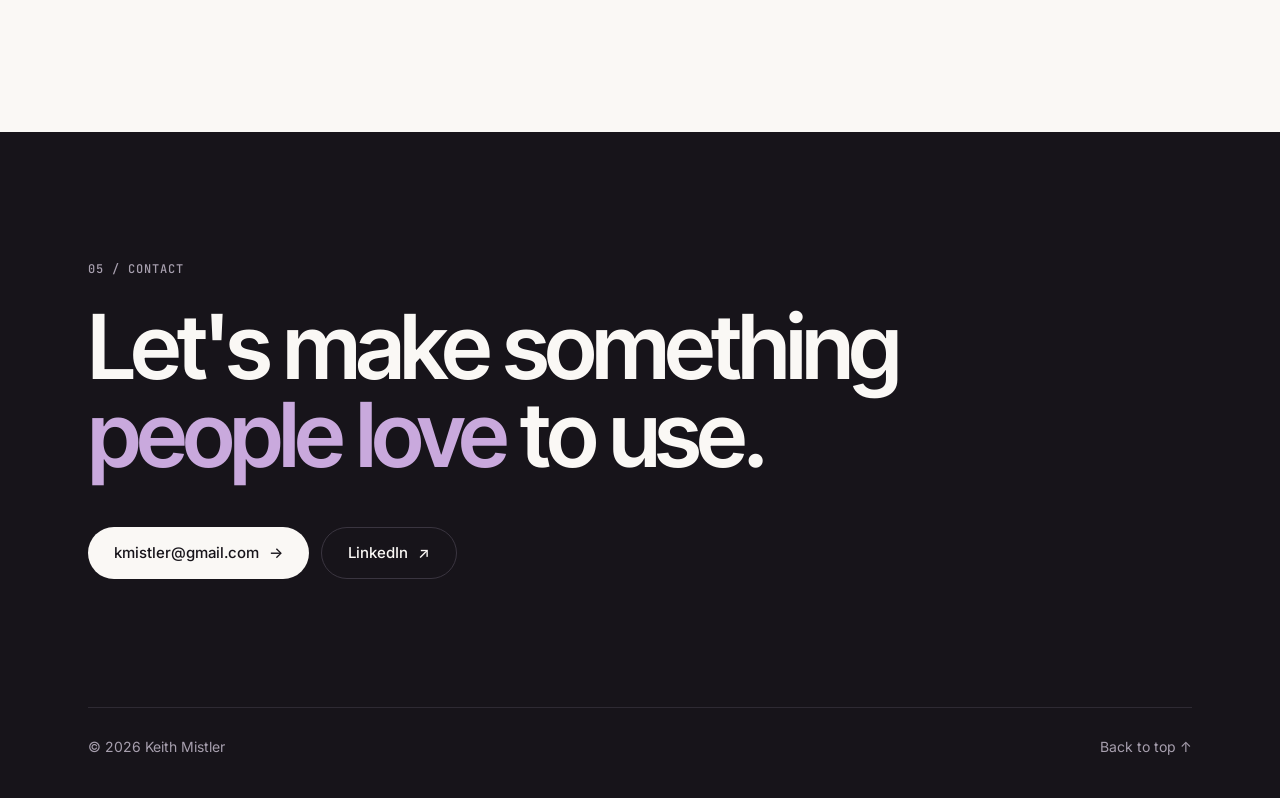
==== commit eddc846d: "added podcast" ====
--- a/index.html
+++ b/index.html
@@ -150,6 +150,17 @@
             </div>
           </div>
         </div>
+
+        <div class="podcast reveal">
+          <div class="podcast-copy">
+            <span class="label"><span class="num">♪</span> Listen</span>
+            <h3>From teacher to experience designer.</h3>
+            <p>I sat down for a podcast interview about trading the classroom for UX, and why a non-traditional path makes for better design.</p>
+          </div>
+          <div class="podcast-player">
+            <iframe src="https://open.spotify.com/embed/episode/2eu2Tw7s91mdIvdxQCKCnp?utm_source=generator&theme=0" width="100%" height="152" frameborder="0" allowfullscreen allow="autoplay; clipboard-write; encrypted-media; fullscreen; picture-in-picture" loading="lazy" title="Podcast: Keith Mistler, From Teacher to Experience Designer (Spotify)"></iframe>
+          </div>
+        </div>
       </div>
     </section>
 
--- a/styles.css
+++ b/styles.css
@@ -196,6 +196,15 @@
 .skill + .skill { padding-left: 24px; border-left: 1px solid var(--line); }
 .skill .label { display: block; margin-bottom: 10px; }
 .skill p { font-size: 15px; color: var(--ink-2); line-height: 1.55; }
+
+/* Podcast card */
+.podcast { display: grid; grid-template-columns: minmax(0, 1fr) minmax(0, 1.4fr); gap: 40px; align-items: center; margin-top: 64px; padding: 32px; background: var(--plum-deep); color: var(--bg); border-radius: var(--radius); }
+.podcast .label { display: block; margin-bottom: 12px; color: #C9B6D6; }
+.podcast .label .num { color: #C9A9DD; }
+.podcast h3 { font-family: var(--display); font-size: clamp(22px, 2.4vw, 28px); font-weight: 600; line-height: 1.2; letter-spacing: -.01em; margin-bottom: 10px; }
+.podcast p { font-size: 15px; color: #DCD0E4; line-height: 1.55; }
+.podcast-player iframe { display: block; border: 0; border-radius: 12px; }
+@media (max-width: 960px) { .podcast { grid-template-columns: 1fr; gap: 20px; padding: 24px; margin-top: 48px; } }
 
 /* Play ------------------------------------------------------------------- */
 .play-grid { display: grid; grid-template-columns: 1.25fr 1fr 1fr; grid-template-rows: auto auto; gap: 16px; }
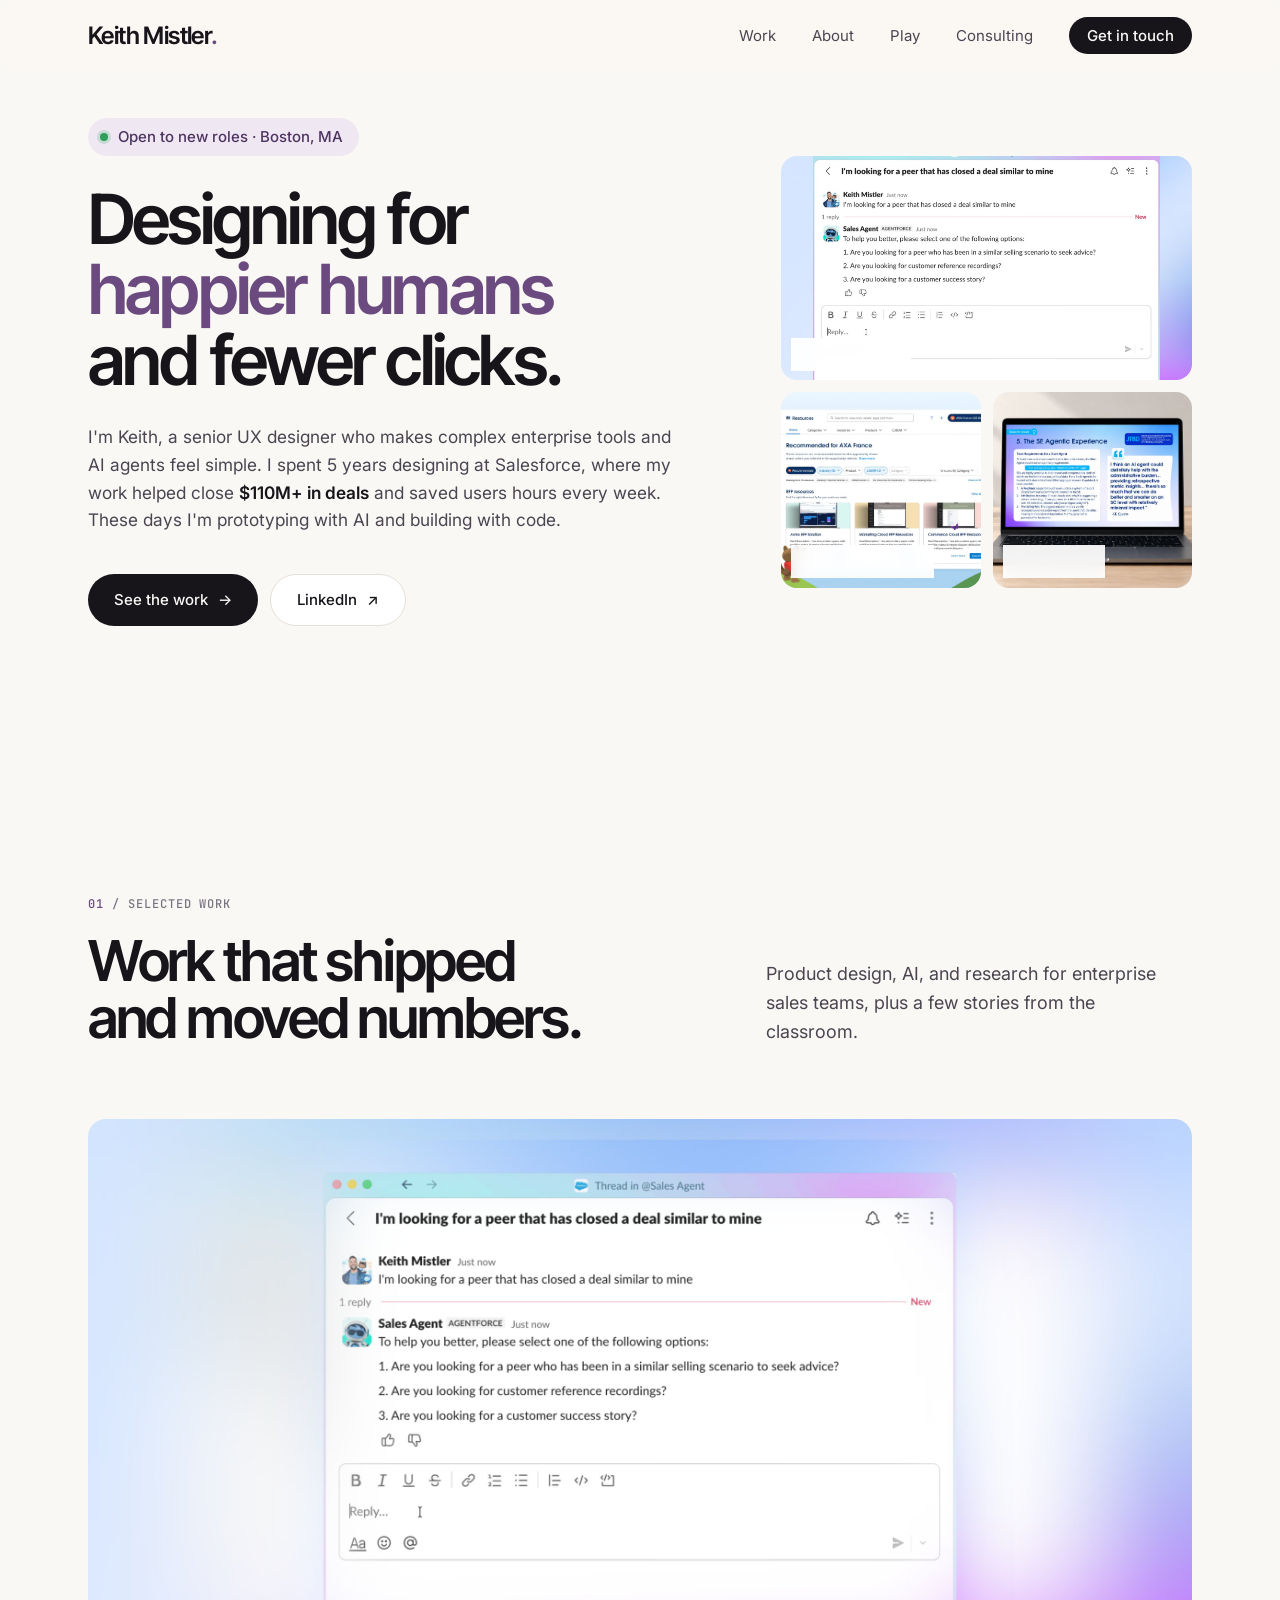
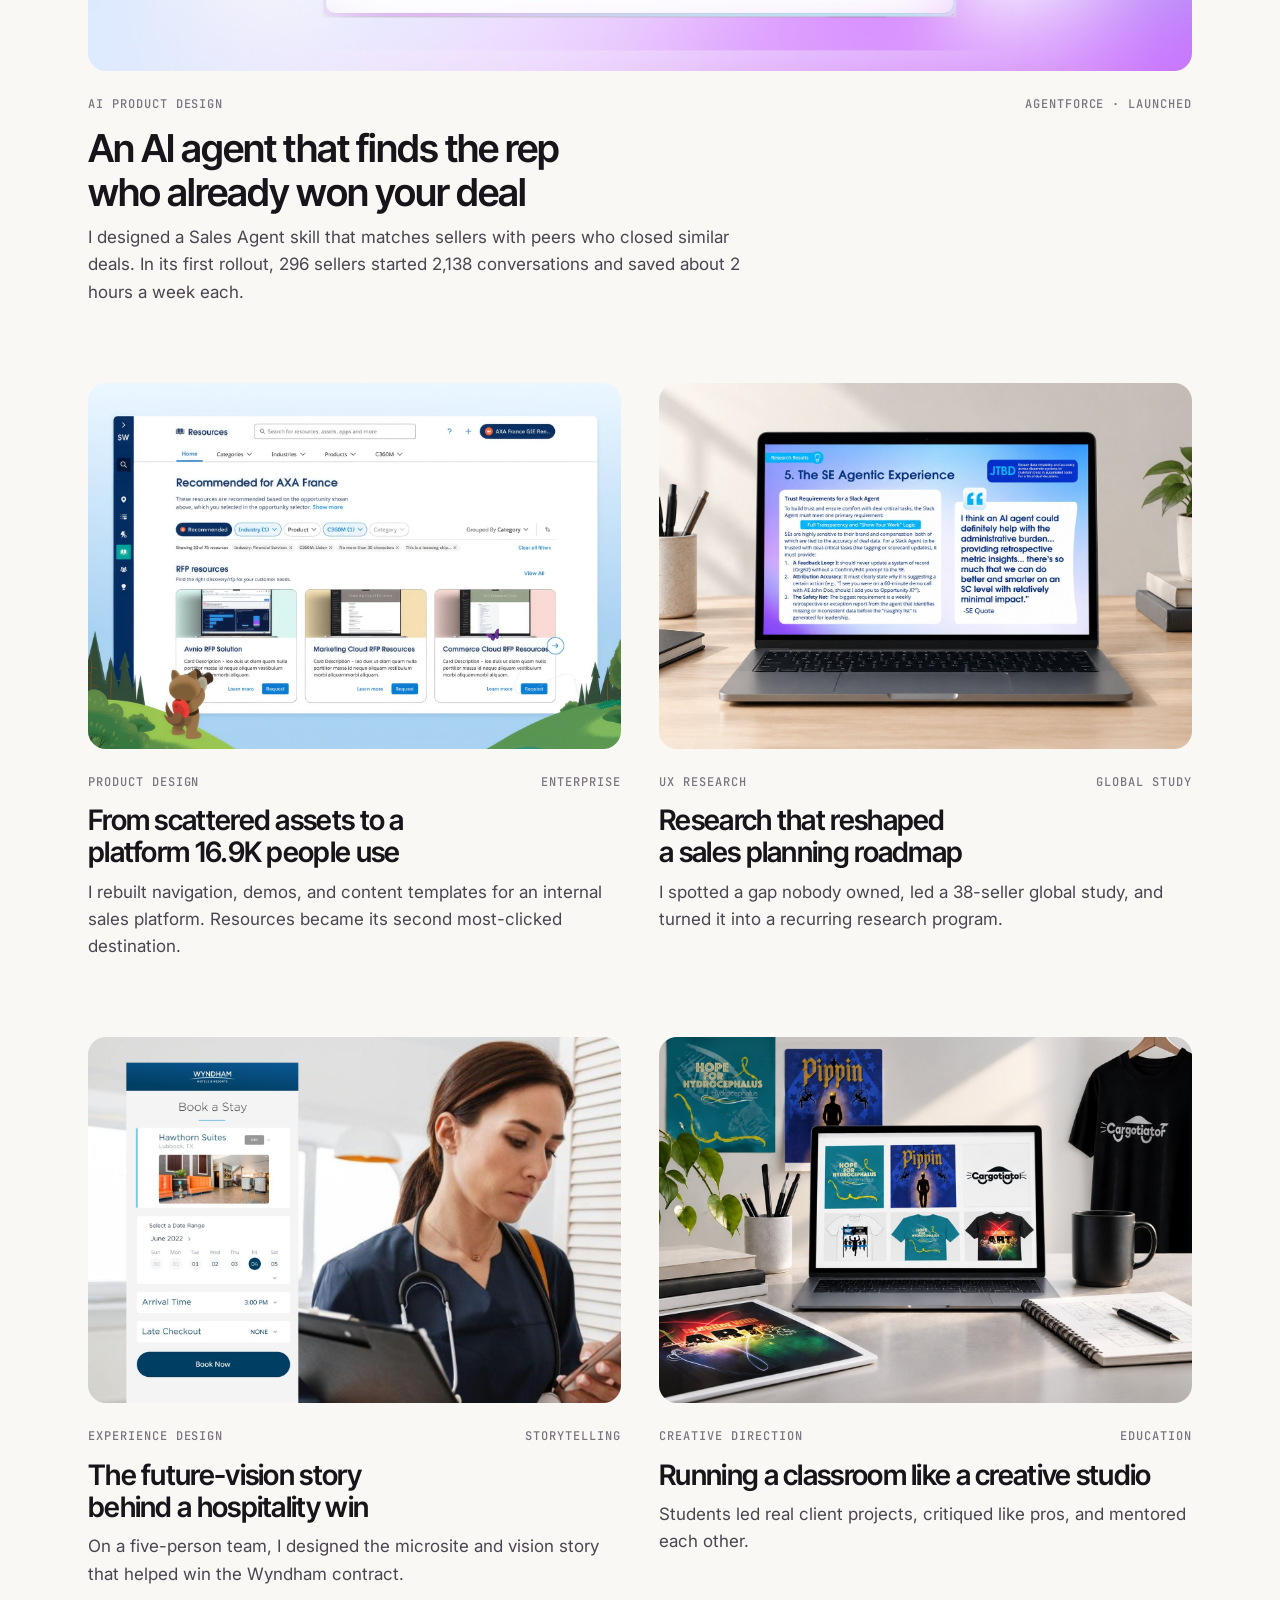
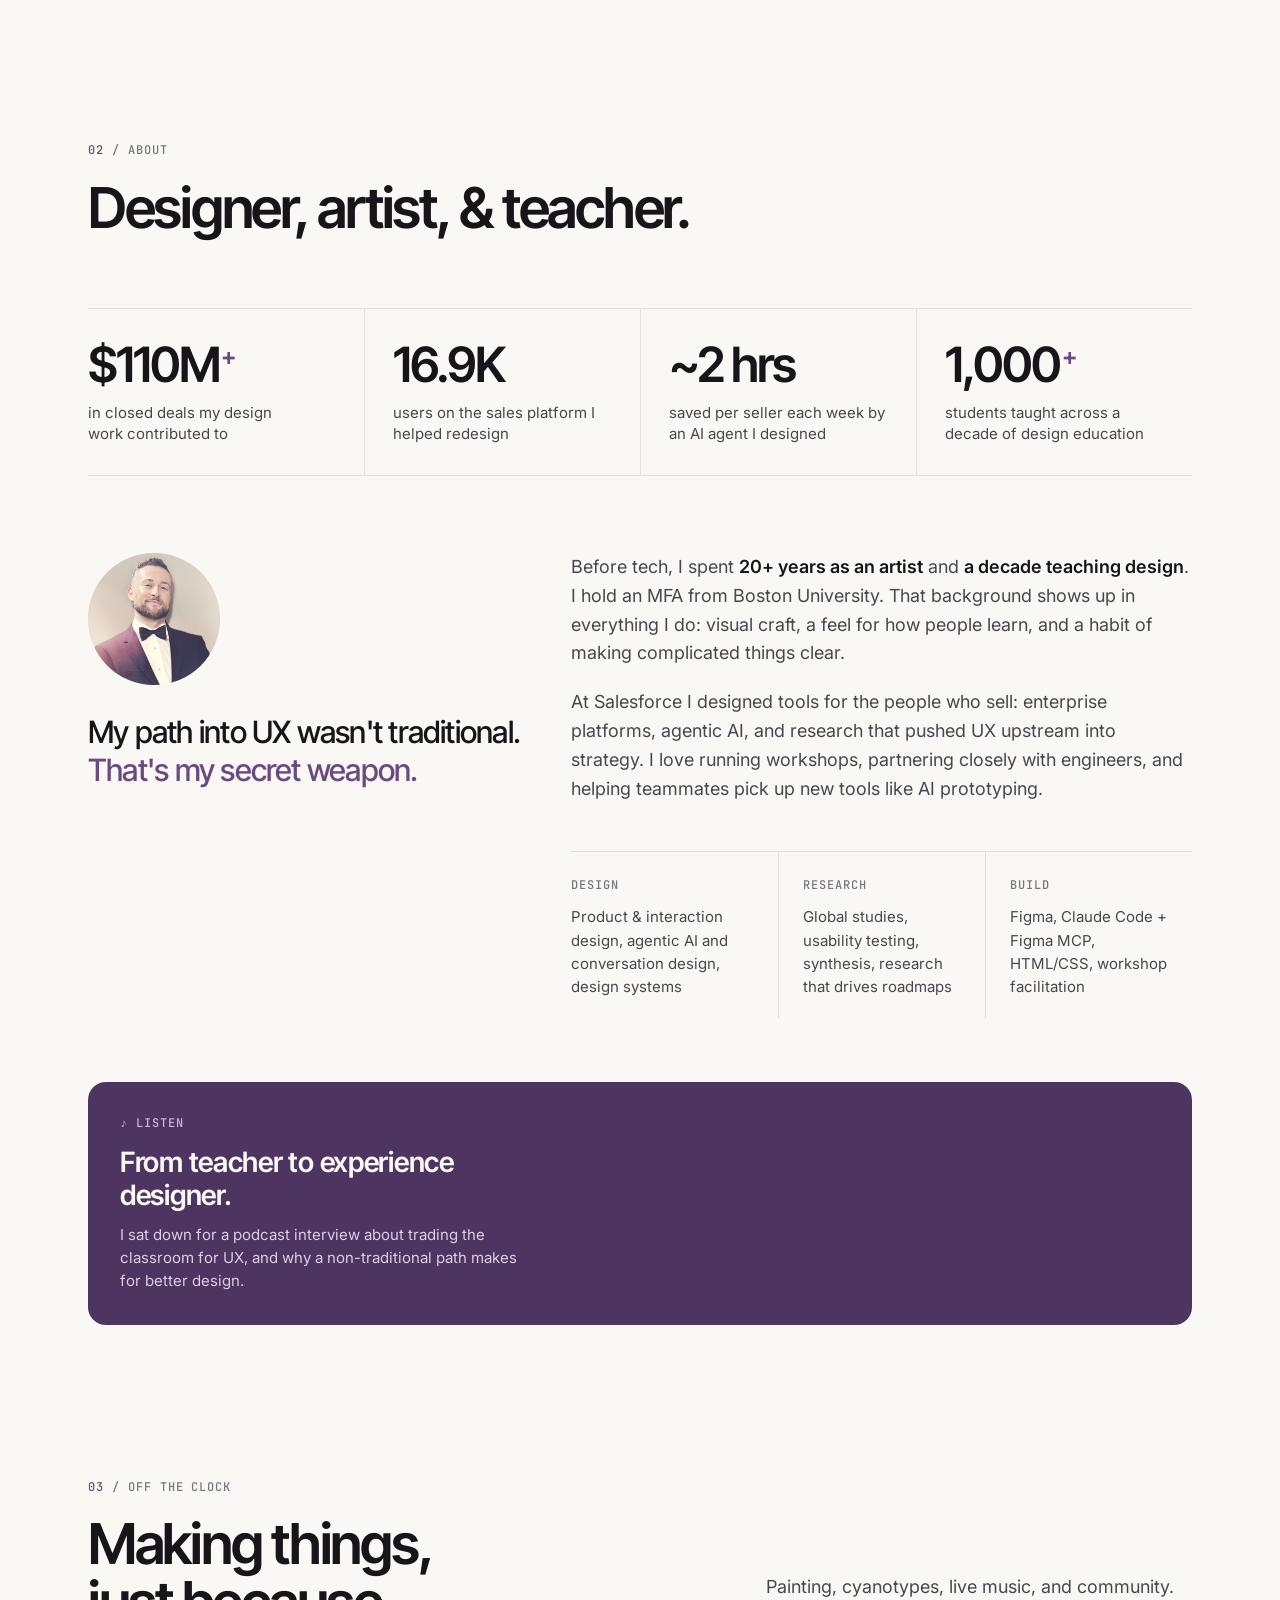
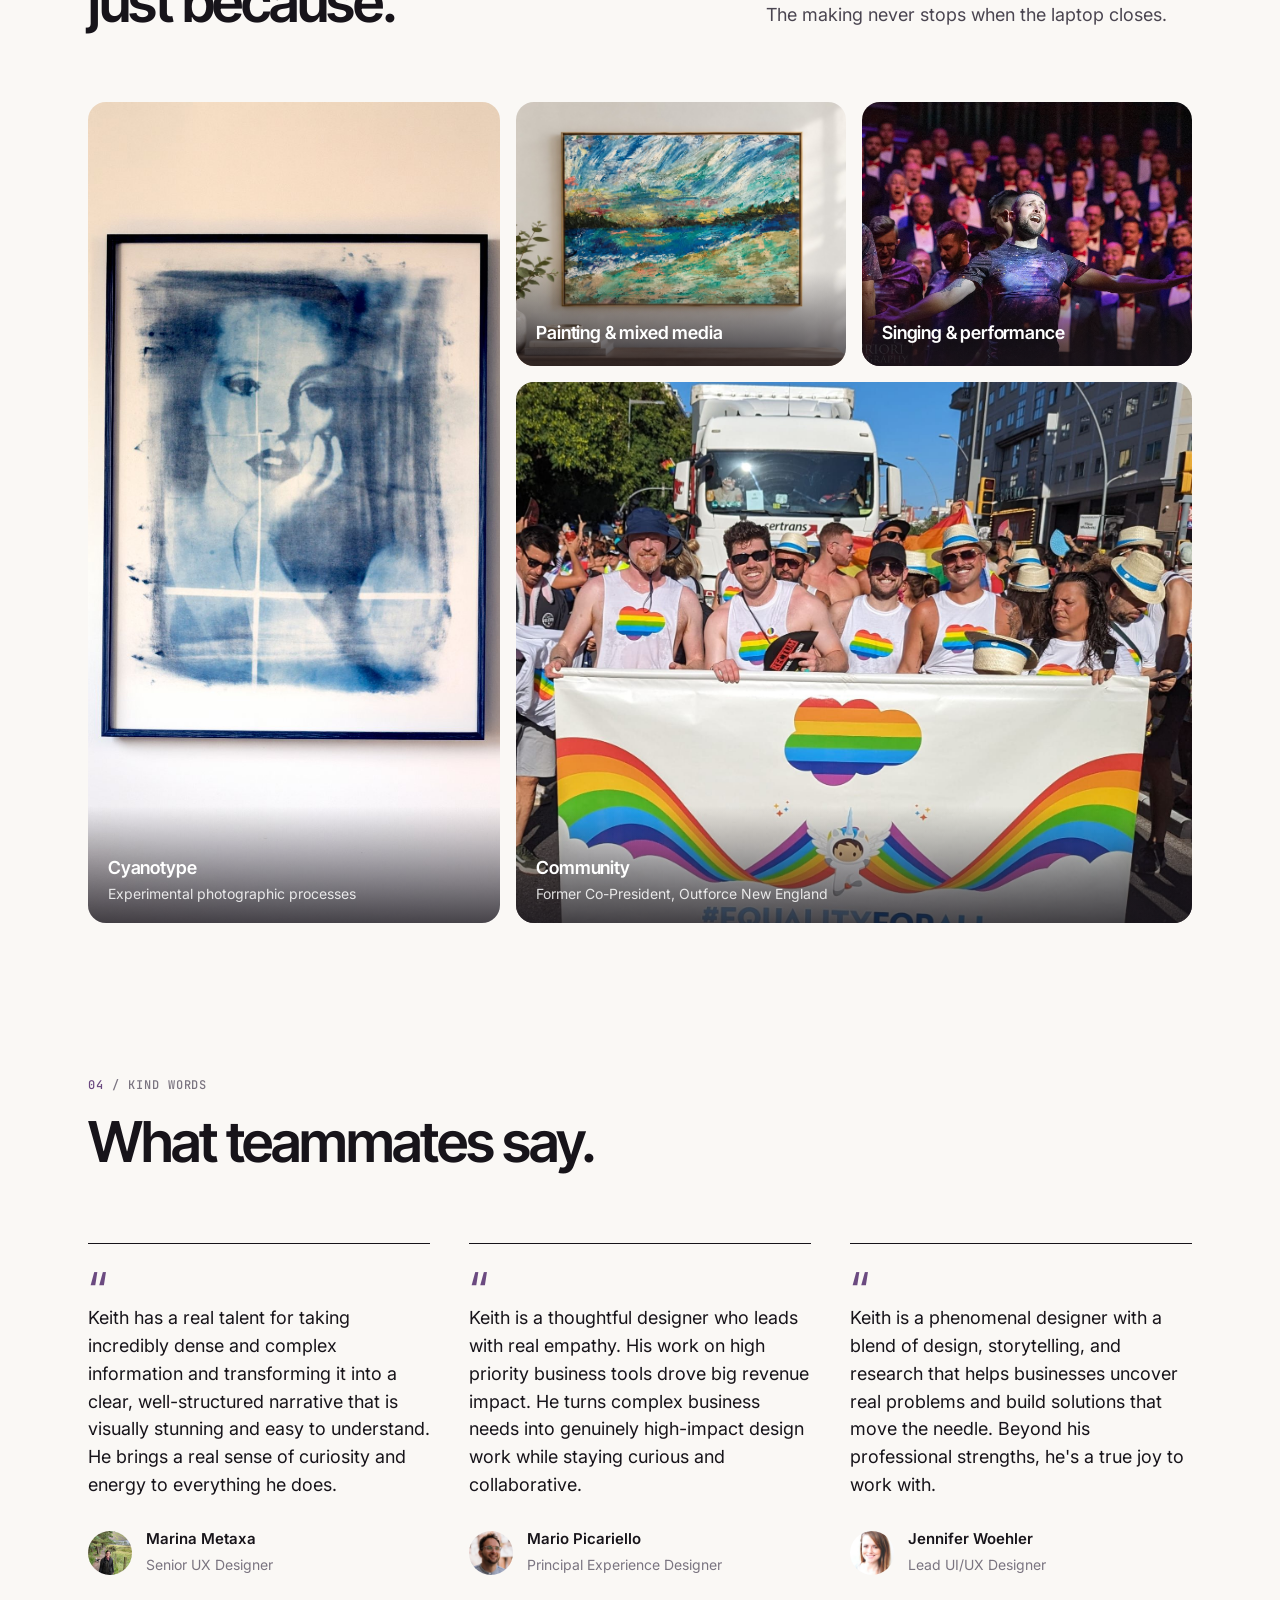
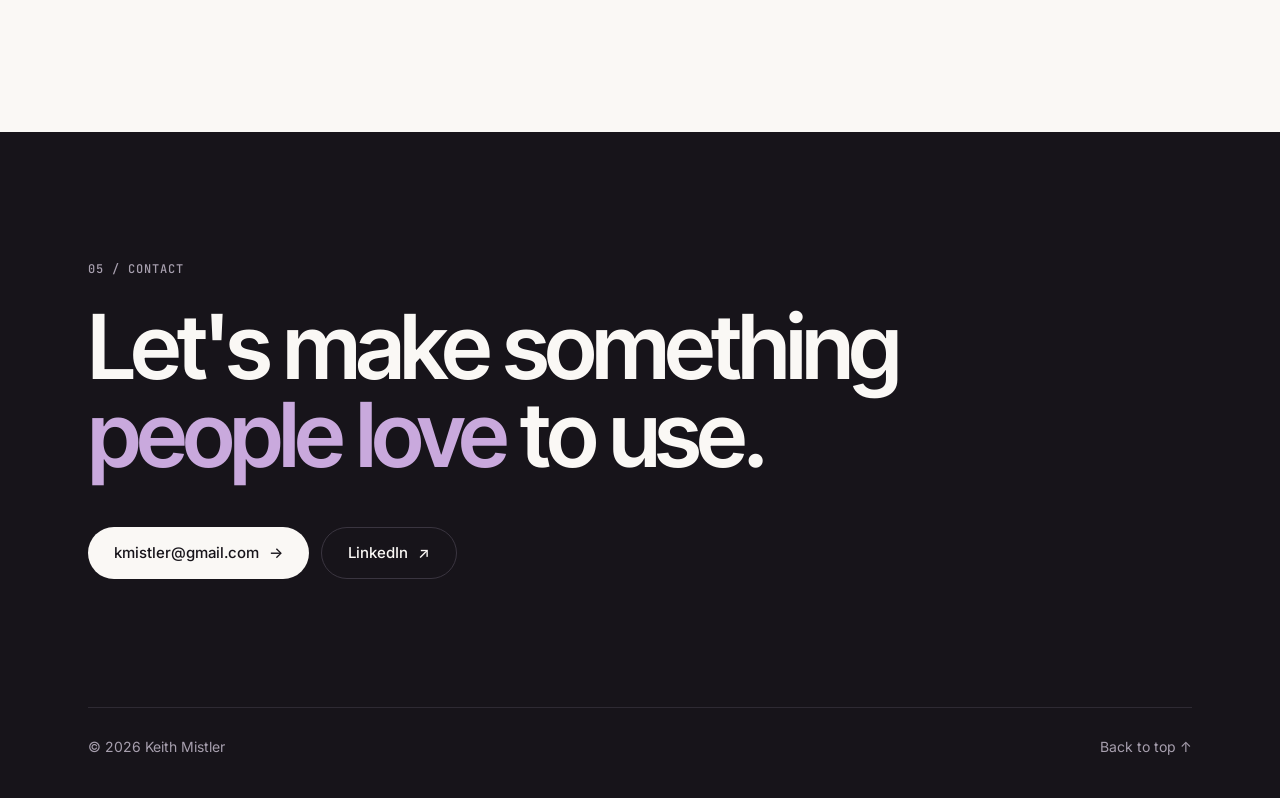
==== commit 17b4853c: "Add Consulting page with UX Audit and Landing Page Redesign offers Add consulting.html, a Consulting" ====
--- a/index.html
+++ b/index.html
@@ -22,6 +22,7 @@
         <li><a href="#work">Work</a></li>
         <li><a href="#about">About</a></li>
         <li><a href="#play">Play</a></li>
+        <li><a href="consulting.html">Consulting</a></li>
         <li><a href="#contact" class="nav-cta">Get in touch</a></li>
       </ul>
     </div>
--- a/styles.css
+++ b/styles.css
@@ -491,3 +491,64 @@
   .cs-pager-card h3 { font-size: 17px; }
   .cs-pager-card .label { font-size: 10.5px; }
 }
+
+/* ==========================================================================
+   Consulting page
+   ========================================================================== */
+.nav-links a[aria-current="page"] { color: var(--plum); }
+
+.offers {
+  display: grid;
+  grid-template-columns: repeat(2, minmax(0, 1fr));
+  gap: clamp(16px, 2vw, 24px);
+  margin-top: clamp(48px, 6vw, 80px);
+  align-items: stretch;
+}
+.offer {
+  display: flex;
+  flex-direction: column;
+  padding: clamp(28px, 3.5vw, 44px);
+  border-radius: var(--radius);
+  background: var(--bg-raised);
+  border: 1px solid var(--line);
+}
+.offer > .label { display: block; margin-bottom: 18px; }
+.offer h2 { font-family: var(--display); font-weight: 600; font-size: clamp(28px, 3vw, 40px); line-height: 1.08; letter-spacing: -.03em; margin-bottom: 14px; }
+.price { font-family: var(--display); font-weight: 600; font-size: clamp(44px, 5vw, 64px); line-height: 1; letter-spacing: -.045em; color: var(--plum); margin-bottom: 20px; }
+.price span { font-family: var(--mono); font-size: 12px; font-weight: 500; letter-spacing: .08em; text-transform: uppercase; color: var(--ink-3); margin-left: 6px; vertical-align: middle; }
+.offer-lede { color: var(--ink-2); font-size: 17px; margin-bottom: 24px; }
+.offer ul { list-style: none; padding-top: 22px; border-top: 1px solid var(--line); margin-bottom: 24px; }
+.offer li { position: relative; padding-left: 24px; color: var(--ink-2); font-size: 16px; margin-bottom: 12px; }
+.offer li::before { content: ""; position: absolute; left: 4px; top: .65em; width: 7px; height: 7px; border-radius: 50%; background: var(--plum); }
+.offer-time { margin-top: auto; margin-bottom: 24px; font-size: 16px; color: var(--ink); display: flex; align-items: baseline; gap: 12px; }
+.offer .btn { align-self: flex-start; }
+
+.offer.featured { background: var(--plum-deep); border-color: transparent; color: var(--bg); }
+.offer.featured .label { color: #C9B6D6; }
+.offer.featured .label .num { color: #C9A9DD; }
+.offer.featured .price { color: #fff; }
+.offer.featured .price span { color: #C9B6D6; }
+.offer.featured .offer-lede, .offer.featured li { color: #DCD0E4; }
+.offer.featured li::before { background: #C9A9DD; }
+.offer.featured ul { border-top-color: rgba(255, 255, 255, .16); }
+.offer.featured .offer-time { color: #fff; }
+.offer.featured .btn-primary { background: var(--bg); color: var(--ink); }
+.offer.featured .btn-primary:hover { background: #C9A9DD; }
+
+.text-link { color: var(--plum); font-weight: 600; display: inline-flex; gap: 6px; }
+.text-link .arrow { transition: transform .25s var(--ease); }
+.text-link:hover .arrow { transform: translateX(4px); }
+
+@media (max-width: 720px) {
+  .offers { grid-template-columns: 1fr; }
+  .offer .btn { align-self: stretch; justify-content: center; }
+}
+
+/* Offer card hover: lift, magnify, and highlight */
+.offer { transition: transform .35s var(--ease), border-color .35s var(--ease), box-shadow .35s var(--ease); }
+.offer:hover, .offer:focus-within {
+  transform: translateY(-6px) scale(1.02);
+  border-color: var(--plum);
+  box-shadow: 0 24px 48px rgba(78, 52, 96, .14);
+}
+@media (hover: none) { .offer:hover { transform: none; box-shadow: none; border-color: var(--line); } }
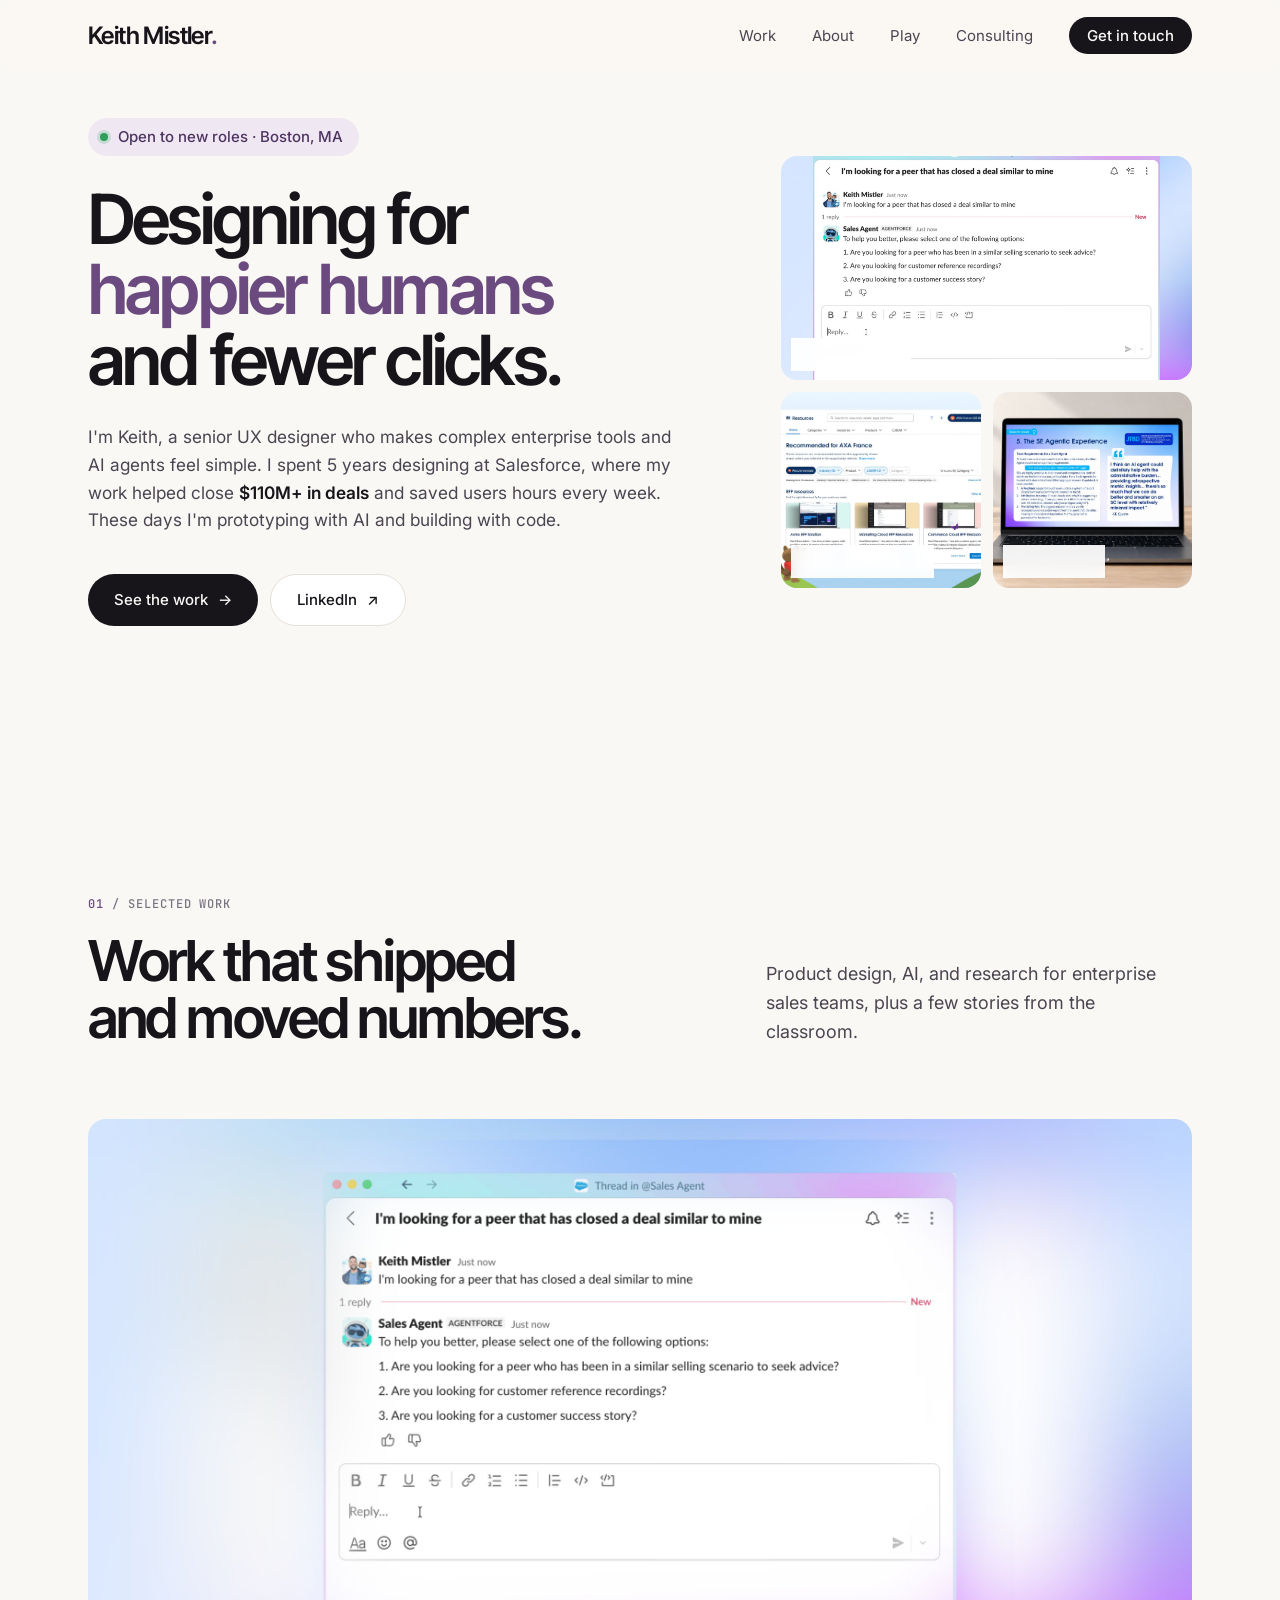
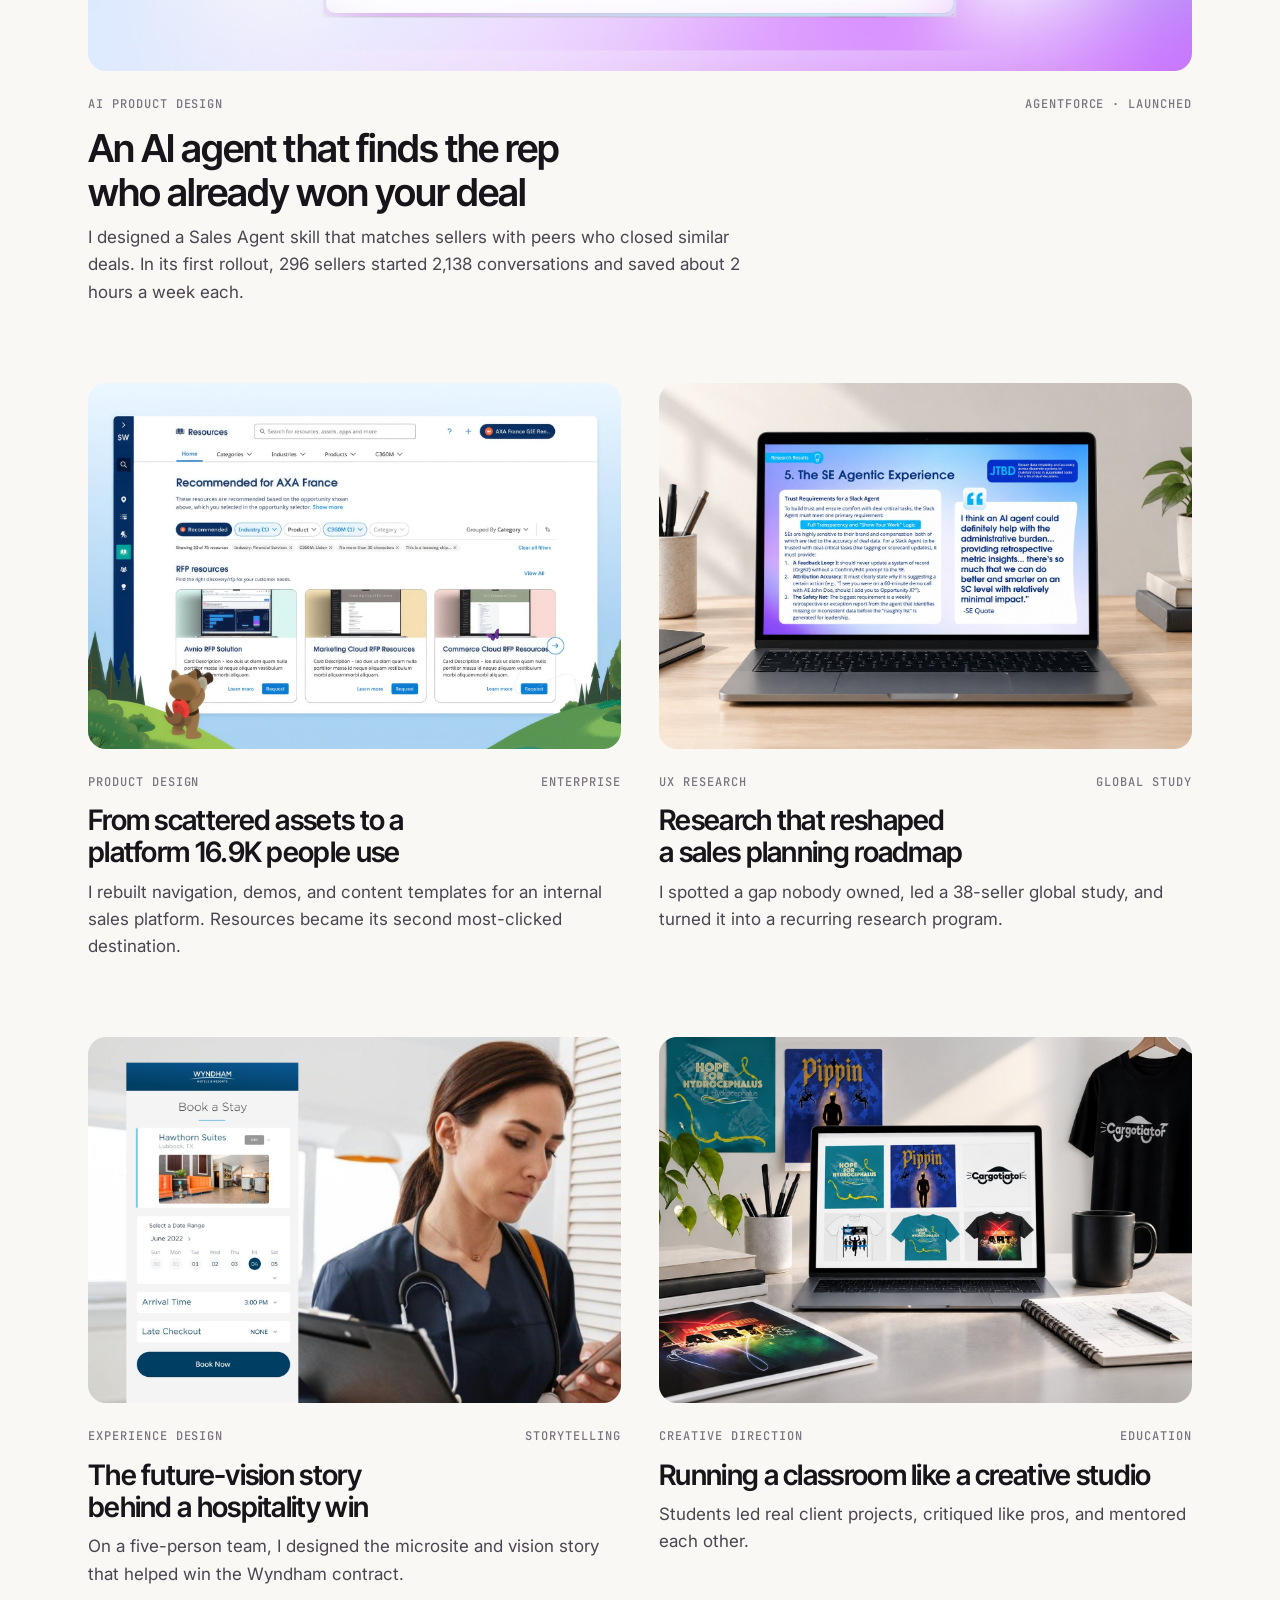
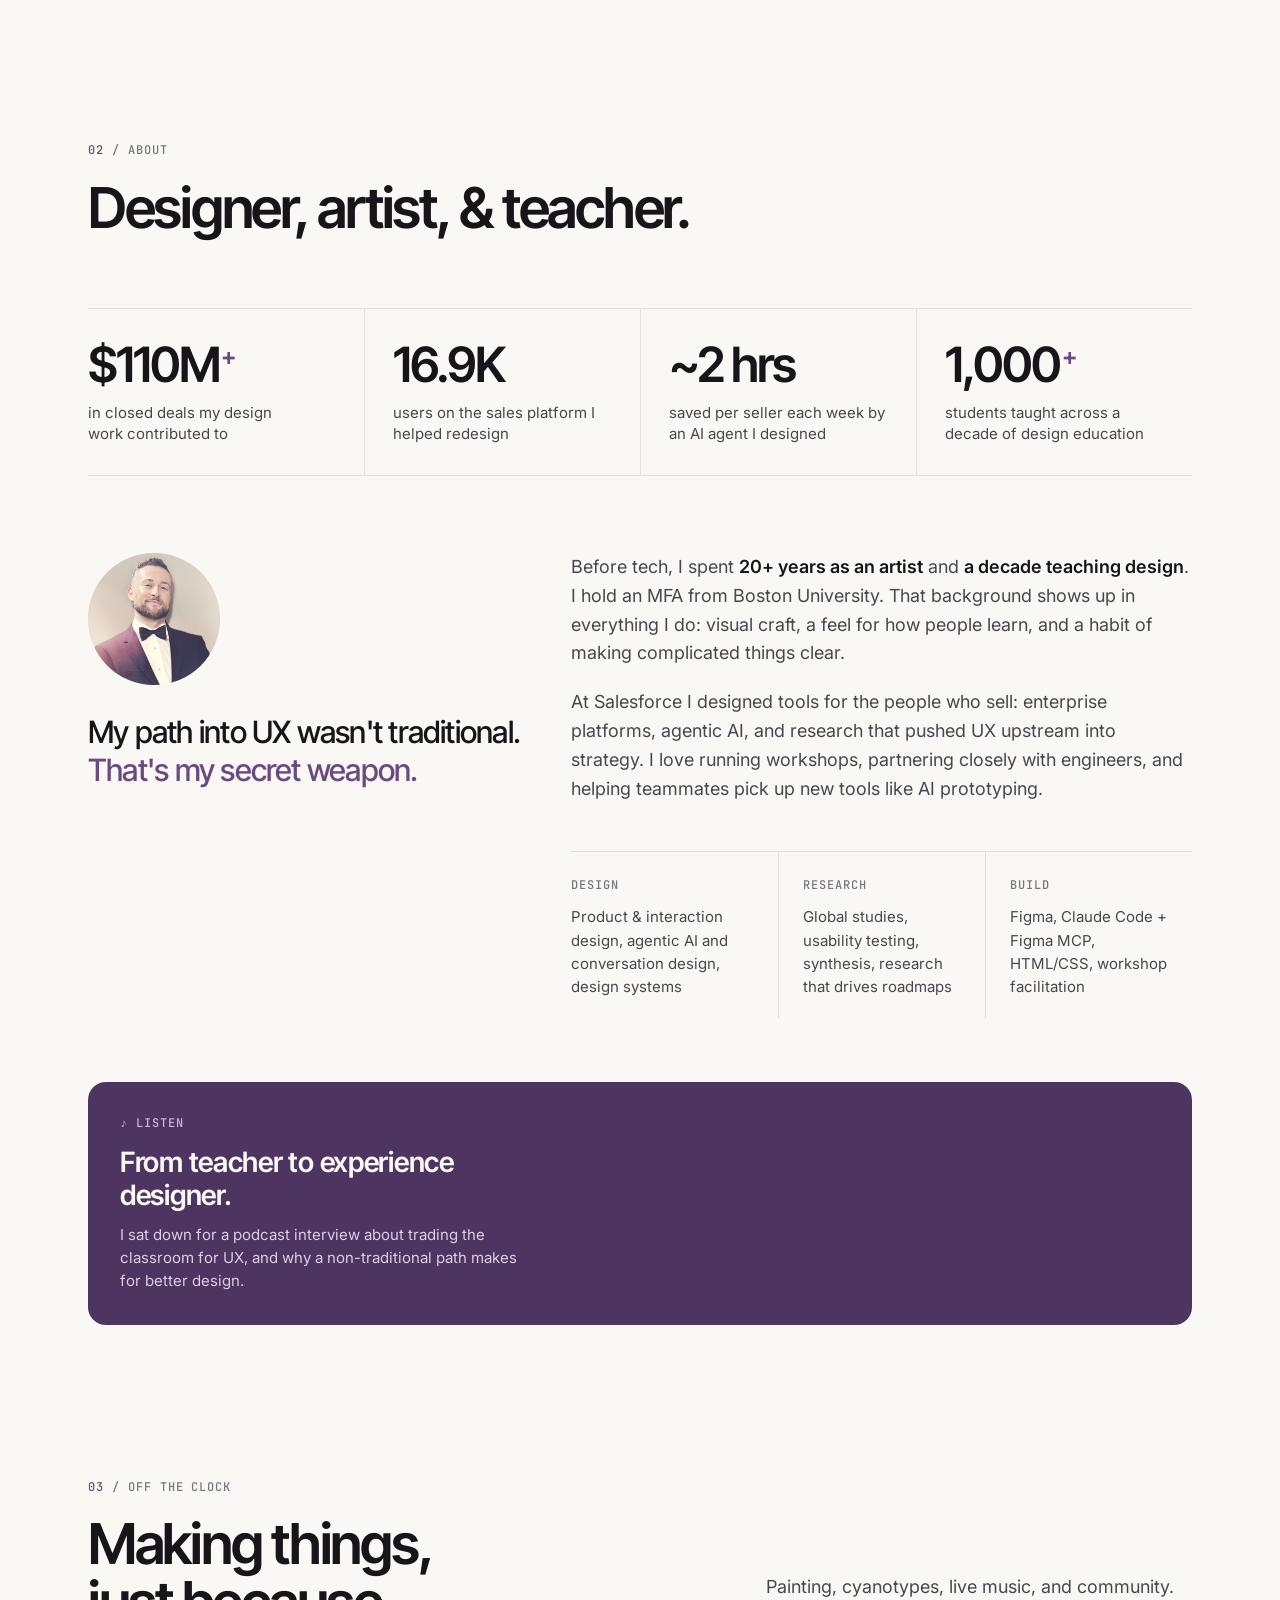
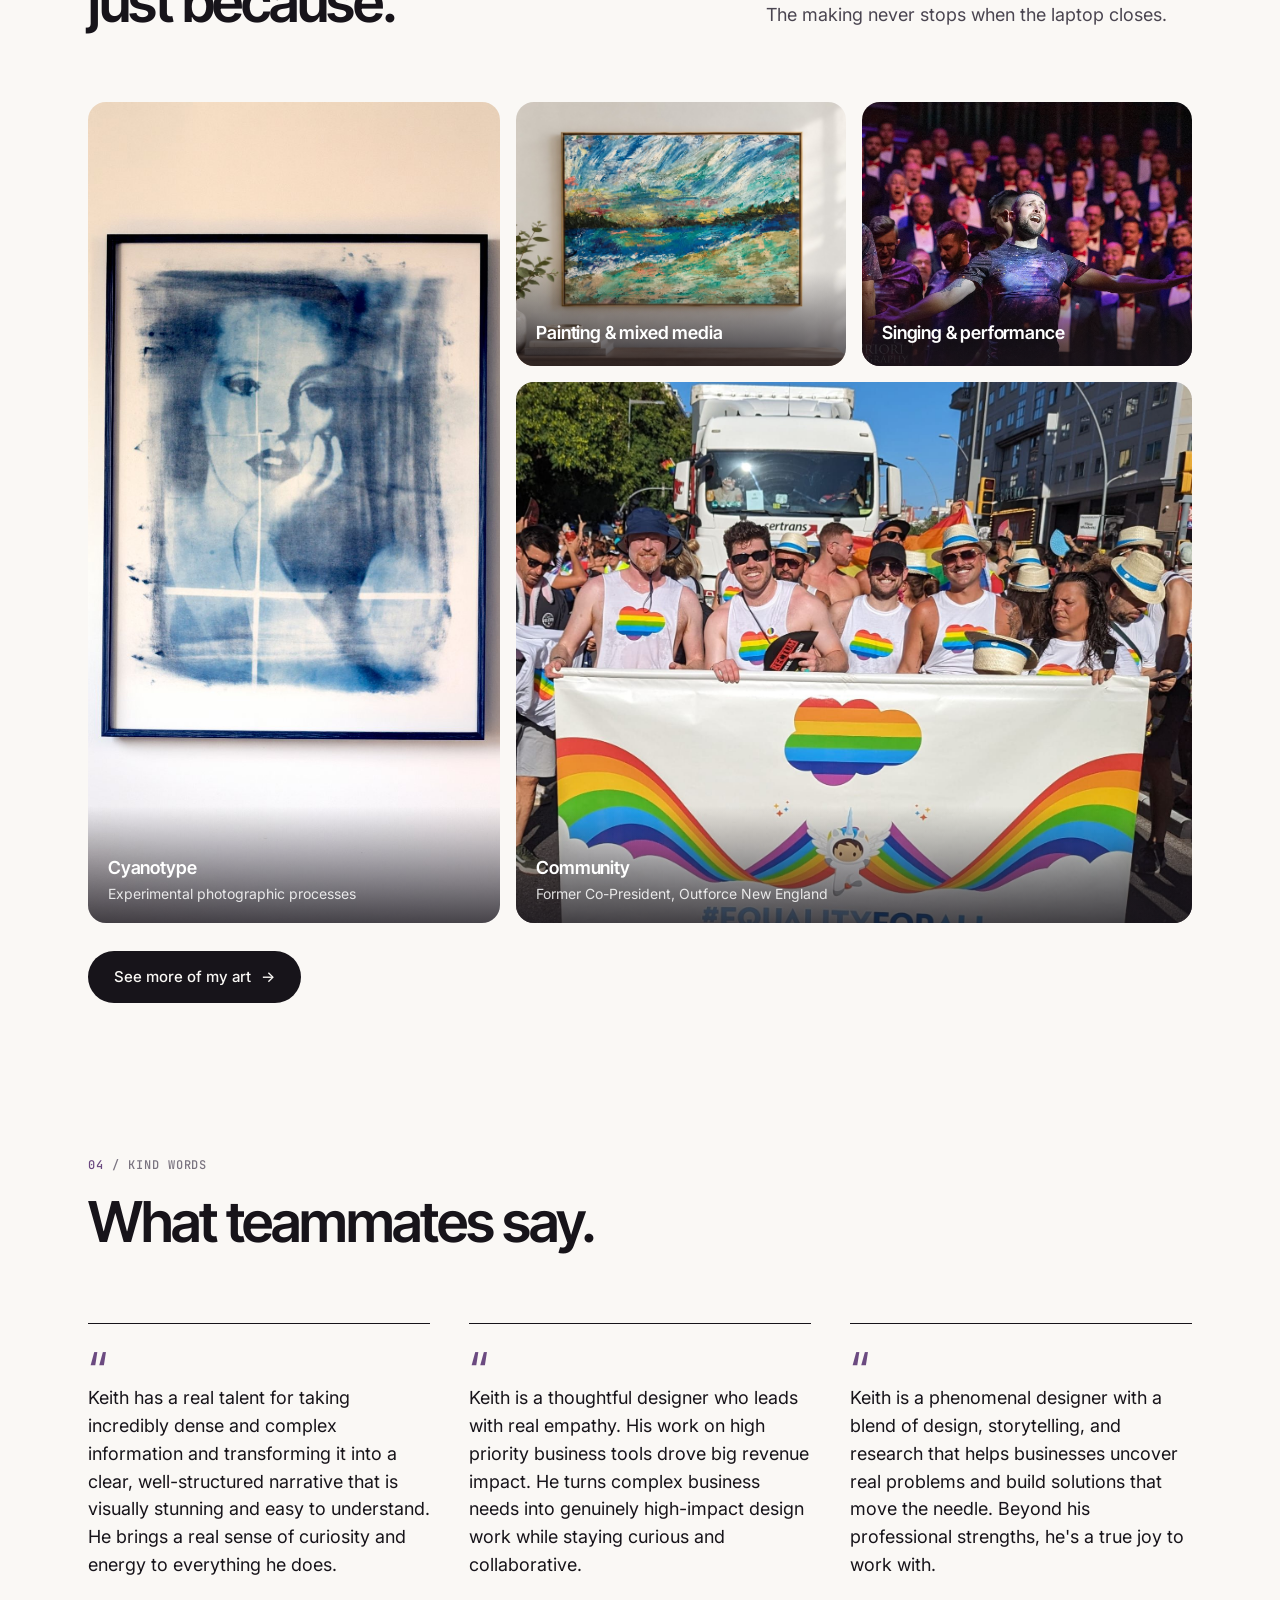
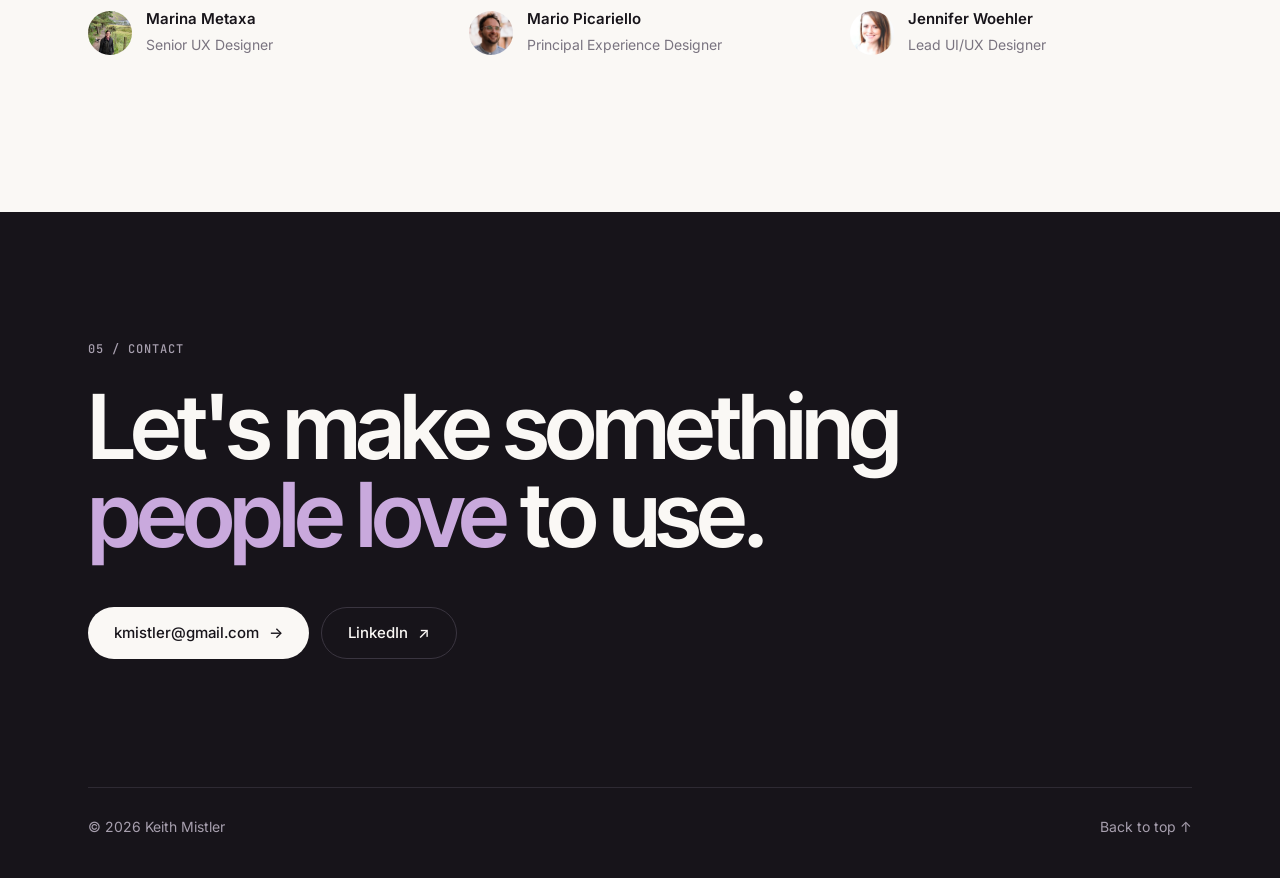
==== commit e442ddbe: "Add art page gallery with filters and lightbox - New art.html: 46 curated pieces with medium filters" ====
--- a/index.html
+++ b/index.html
@@ -194,6 +194,7 @@
             <figcaption><strong>Community</strong><span>Former Co-President, Outforce New England</span></figcaption>
           </figure>
         </div>
+        <p class="reveal play-more"><a href="art.html" class="btn btn-primary">See more of my art <span class="arrow">→</span></a></p>
       </div>
     </section>
 
--- a/styles.css
+++ b/styles.css
@@ -394,6 +394,7 @@
 /* Figures */
 .cs-figure { margin: 32px 0; }
 .cs-figure img { width: 100%; max-height: 760px; object-fit: contain; border-radius: 14px; border: 1px solid var(--line); background: var(--bg-raised); }
+.cs-figure.full img { max-height: none; height: auto; object-fit: initial; } /* tall full-page screenshots: fill column width */
 .cs-figure figcaption { margin-top: 12px; font-size: 14.5px; color: var(--ink-3); }
 .cs-figure-row { display: grid; grid-template-columns: 1fr 1fr; gap: 14px; }
 .cs-figure-row img { height: 100%; object-fit: cover; }
@@ -552,3 +553,54 @@
   box-shadow: 0 24px 48px rgba(78, 52, 96, .14);
 }
 @media (hover: none) { .offer:hover { transform: none; box-shadow: none; border-color: var(--line); } }
+
+/* Art page --------------------------------------------------------------- */
+.art-back { display: inline-block; margin-bottom: 24px; transition: color .2s; }
+.art-back:hover { color: var(--plum); }
+.art-filters { display: flex; flex-wrap: wrap; gap: 8px; margin: clamp(40px, 5vw, 64px) 0 28px; }
+.art-chip { font: 500 14px/1 var(--sans); color: var(--ink-2); background: var(--bg-raised); border: 1px solid var(--line); border-radius: 999px; padding: 10px 16px; cursor: pointer; transition: border-color .2s, background .2s, color .2s; }
+.art-chip span { font-family: var(--mono); font-size: 11px; color: var(--ink-3); margin-left: 4px; }
+.art-chip:hover { border-color: var(--ink); color: var(--ink); }
+.art-chip[aria-pressed="true"] { background: var(--plum); border-color: var(--plum); color: #fff; }
+.art-chip[aria-pressed="true"] span { color: var(--plum-hi); }
+.art-grid { columns: 3 300px; column-gap: 16px; }
+.art-item { break-inside: avoid; margin: 0 0 16px; }
+.art-item[hidden] { display: none; }
+.art-item a { display: block; border-radius: 12px; overflow: hidden; background: var(--plum-soft); }
+.art-item img { width: 100%; transition: transform .9s var(--ease); }
+.art-item a:hover img { transform: scale(1.03); }
+.art-item figcaption { padding: 10px 2px 0; display: flex; justify-content: space-between; gap: 12px; align-items: baseline; }
+.art-item figcaption strong { font-family: var(--display); font-weight: 600; font-size: 15px; letter-spacing: -.01em; }
+.art-item figcaption span { font-family: var(--mono); font-size: 11px; letter-spacing: .06em; text-transform: uppercase; color: var(--ink-3); text-align: right; }
+.art-outro { margin-top: var(--section); }
+
+.lightbox { border: 0; padding: 0; background: transparent; max-width: 100vw; max-height: 100vh; width: 100vw; height: 100vh; }
+.lightbox::backdrop { background: rgba(23, 20, 26, .92); }
+.lightbox[open] { display: flex; align-items: center; justify-content: center; gap: 12px; }
+.lightbox figure { margin: 0; display: flex; flex-direction: column; align-items: center; max-width: min(1100px, calc(100vw - 140px)); }
+.lightbox img { max-height: calc(100vh - 140px); width: auto; border-radius: 8px; }
+.lightbox figcaption { color: #fff; text-align: center; margin-top: 14px; }
+.lightbox figcaption strong { display: block; font-family: var(--display); font-weight: 600; font-size: 18px; }
+.lightbox figcaption span { font-family: var(--mono); font-size: 12px; letter-spacing: .06em; text-transform: uppercase; opacity: .7; }
+.lb-nav, .lb-close { background: rgba(255,255,255,.1); color: #fff; border: 0; border-radius: 999px; width: 48px; height: 48px; font-size: 20px; cursor: pointer; flex: none; transition: background .2s; }
+.lb-nav:hover, .lb-close:hover { background: var(--plum); }
+.lb-close { position: absolute; top: 20px; right: 20px; font-size: 26px; }
+
+@media (max-width: 720px) {
+  .art-grid { columns: 2 150px; column-gap: 12px; }
+  .art-item { margin-bottom: 12px; }
+  .art-item figcaption { flex-direction: column; gap: 2px; }
+  .art-item figcaption span { text-align: left; }
+  .lightbox figure { max-width: calc(100vw - 32px); }
+  .lb-nav { position: absolute; bottom: 20px; }
+  .lb-prev { left: calc(50% - 60px); }
+  .lb-next { right: calc(50% - 60px); }
+  .lightbox img { max-height: calc(100vh - 200px); }
+}
+@media (max-width: 720px) {
+  .art-filters { flex-wrap: nowrap; overflow-x: auto; margin-left: calc(var(--gutter) * -1); margin-right: calc(var(--gutter) * -1); padding: 0 var(--gutter) 4px; scrollbar-width: none; }
+  .art-filters::-webkit-scrollbar { display: none; }
+  .art-chip { flex: none; }
+}
+.play-more { margin-top: 28px; }
+.art-insta { margin-top: 20px; font-size: 17px; }
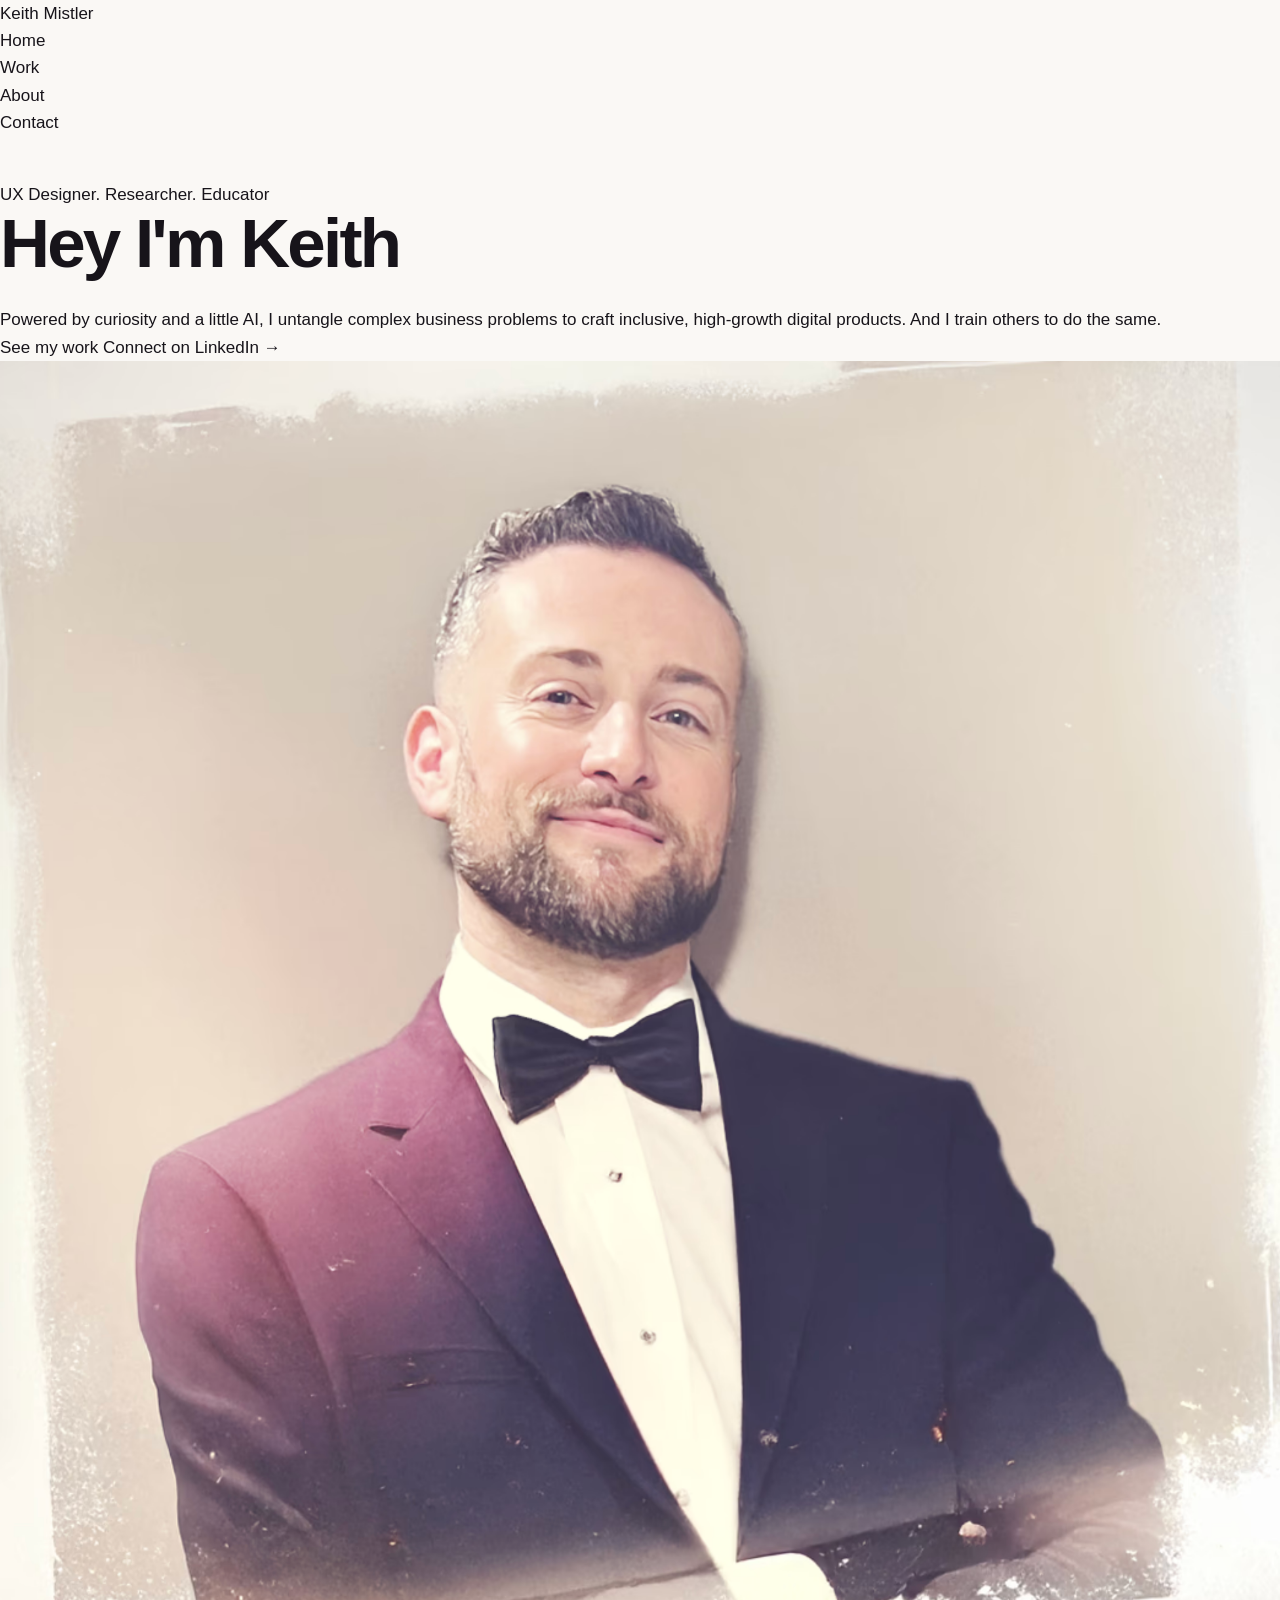
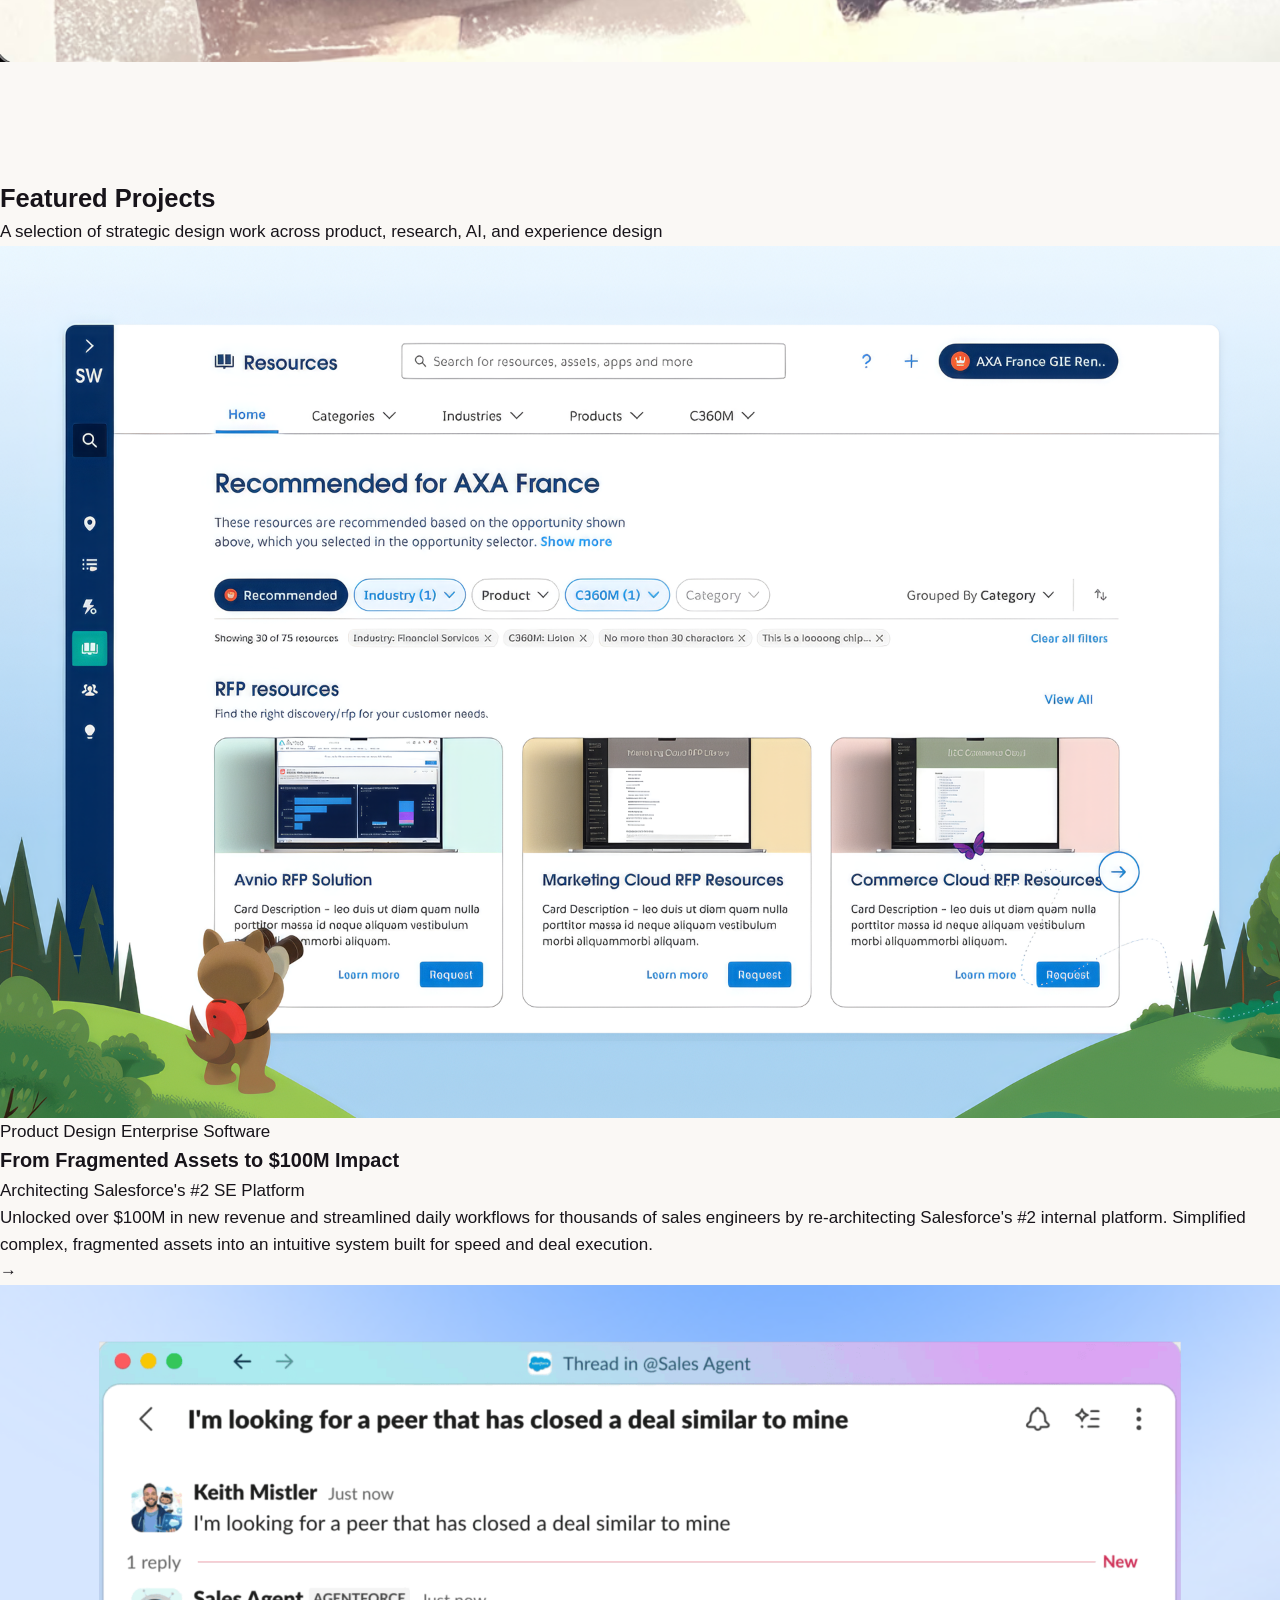
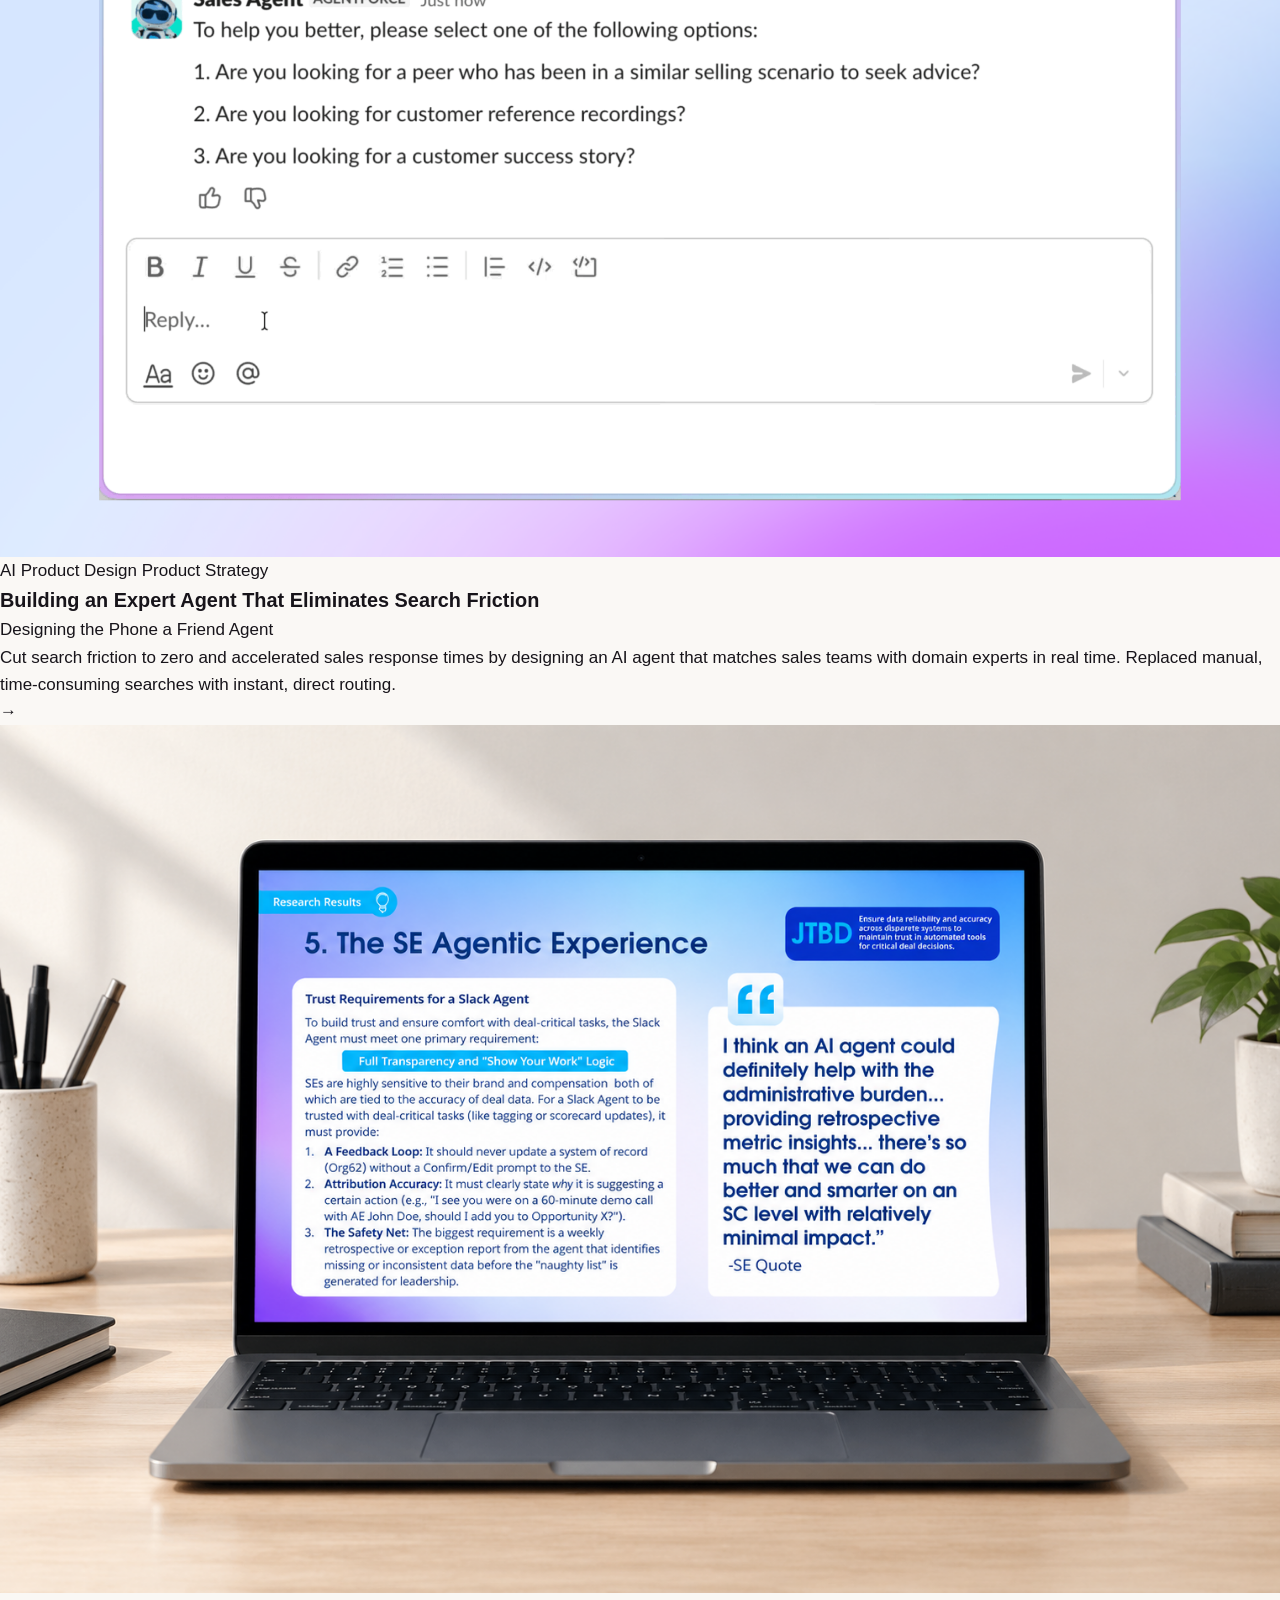
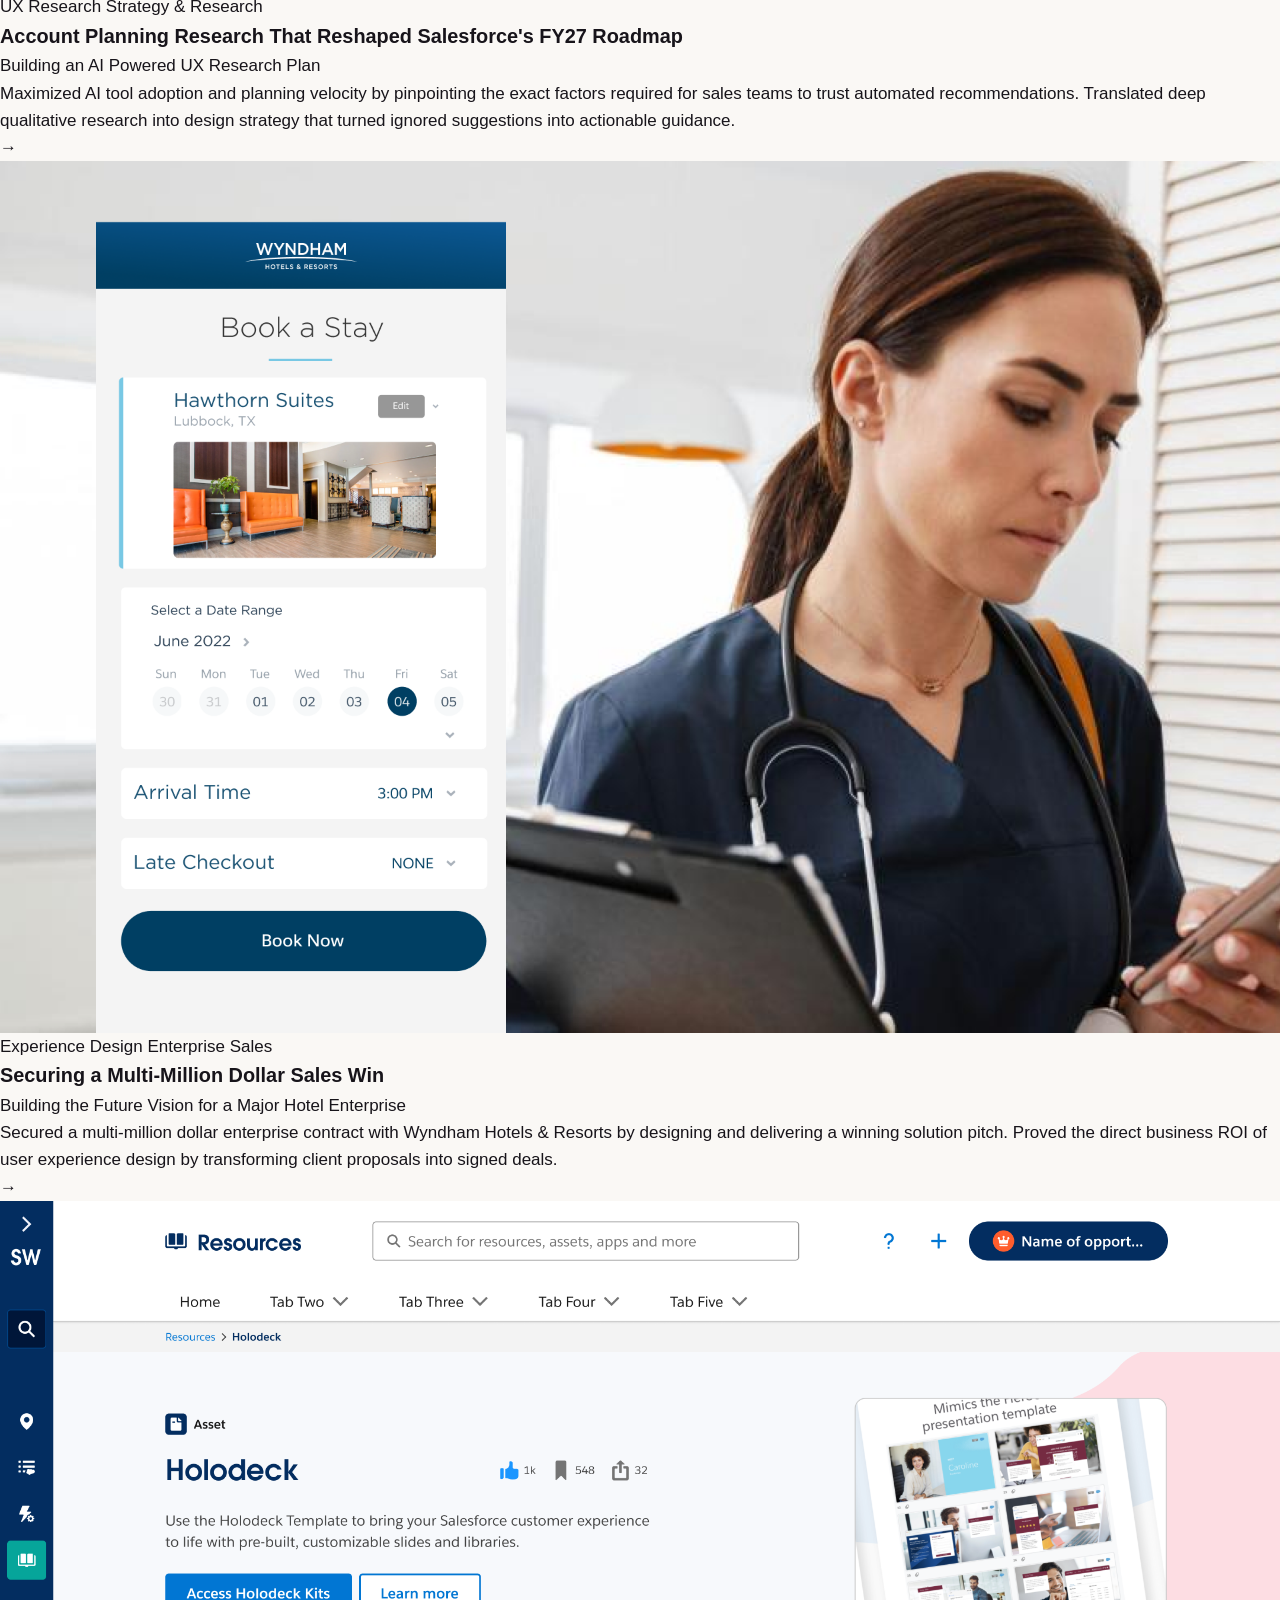
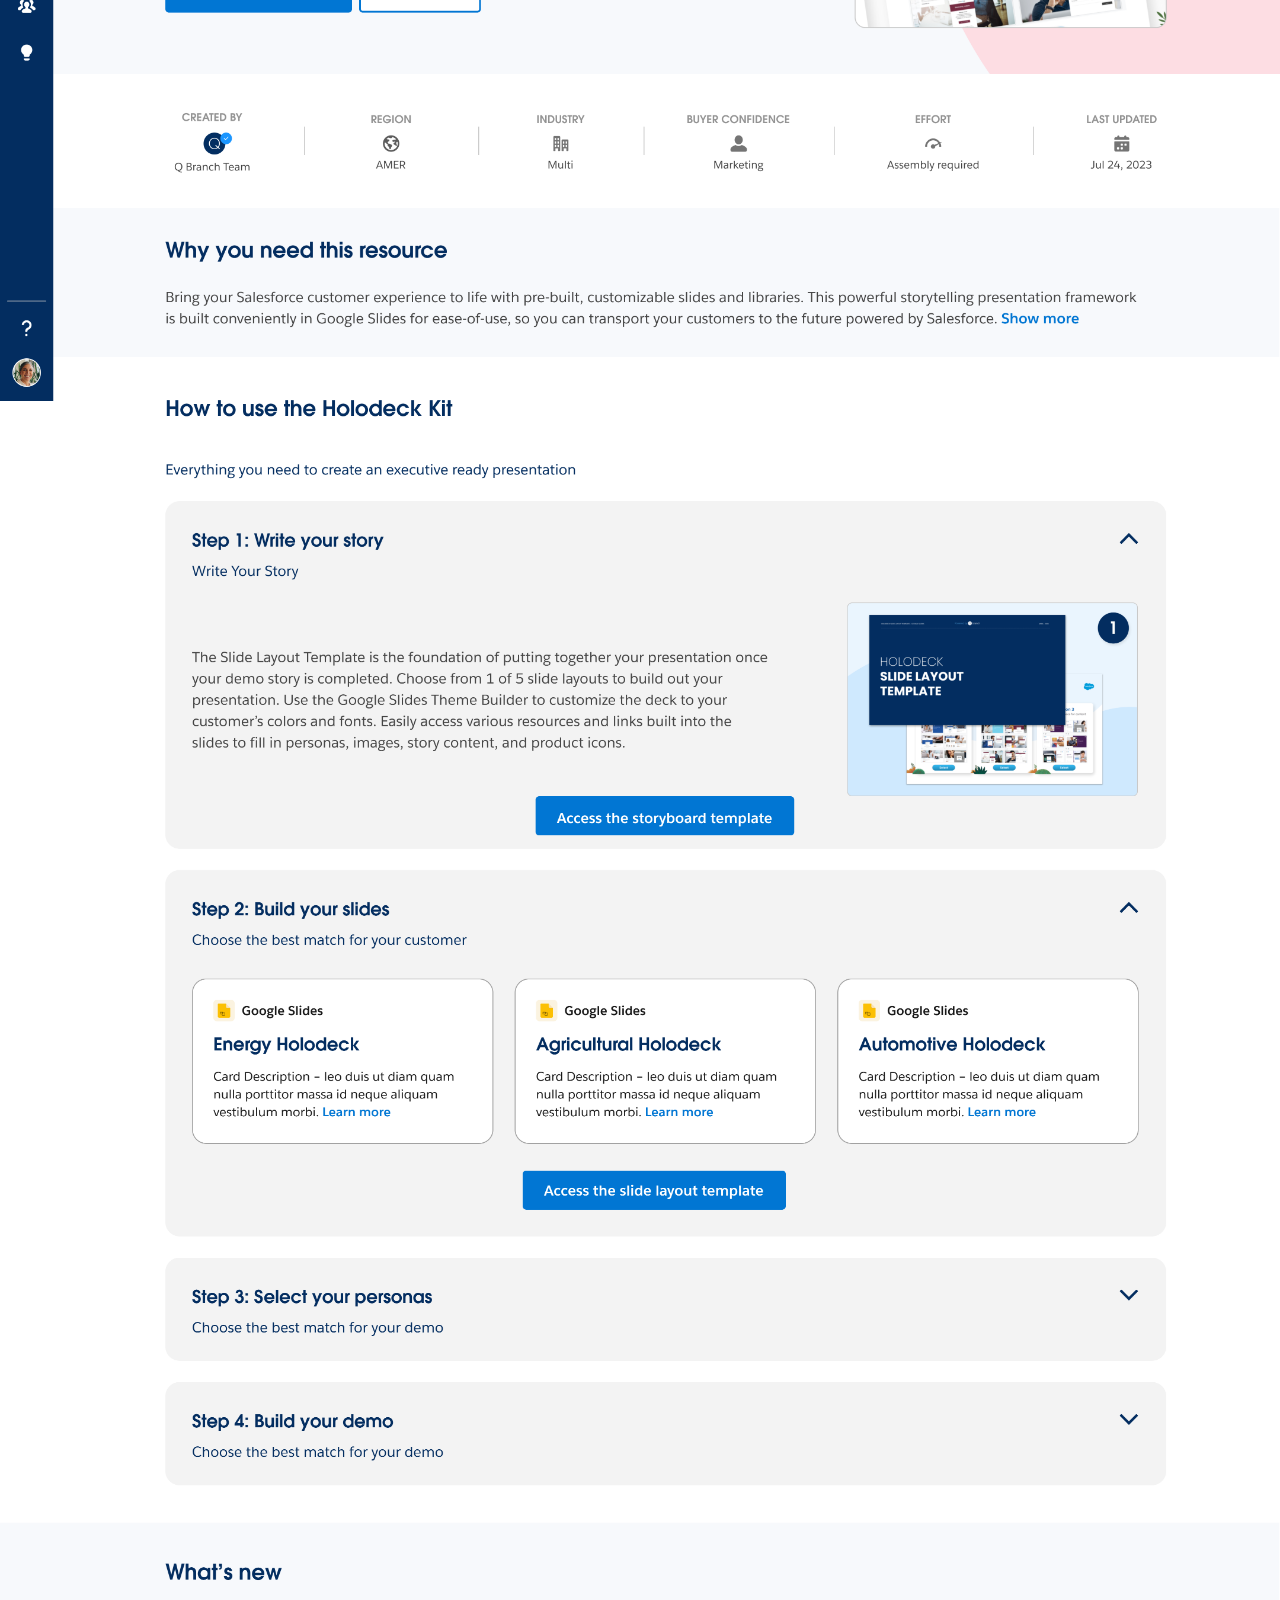
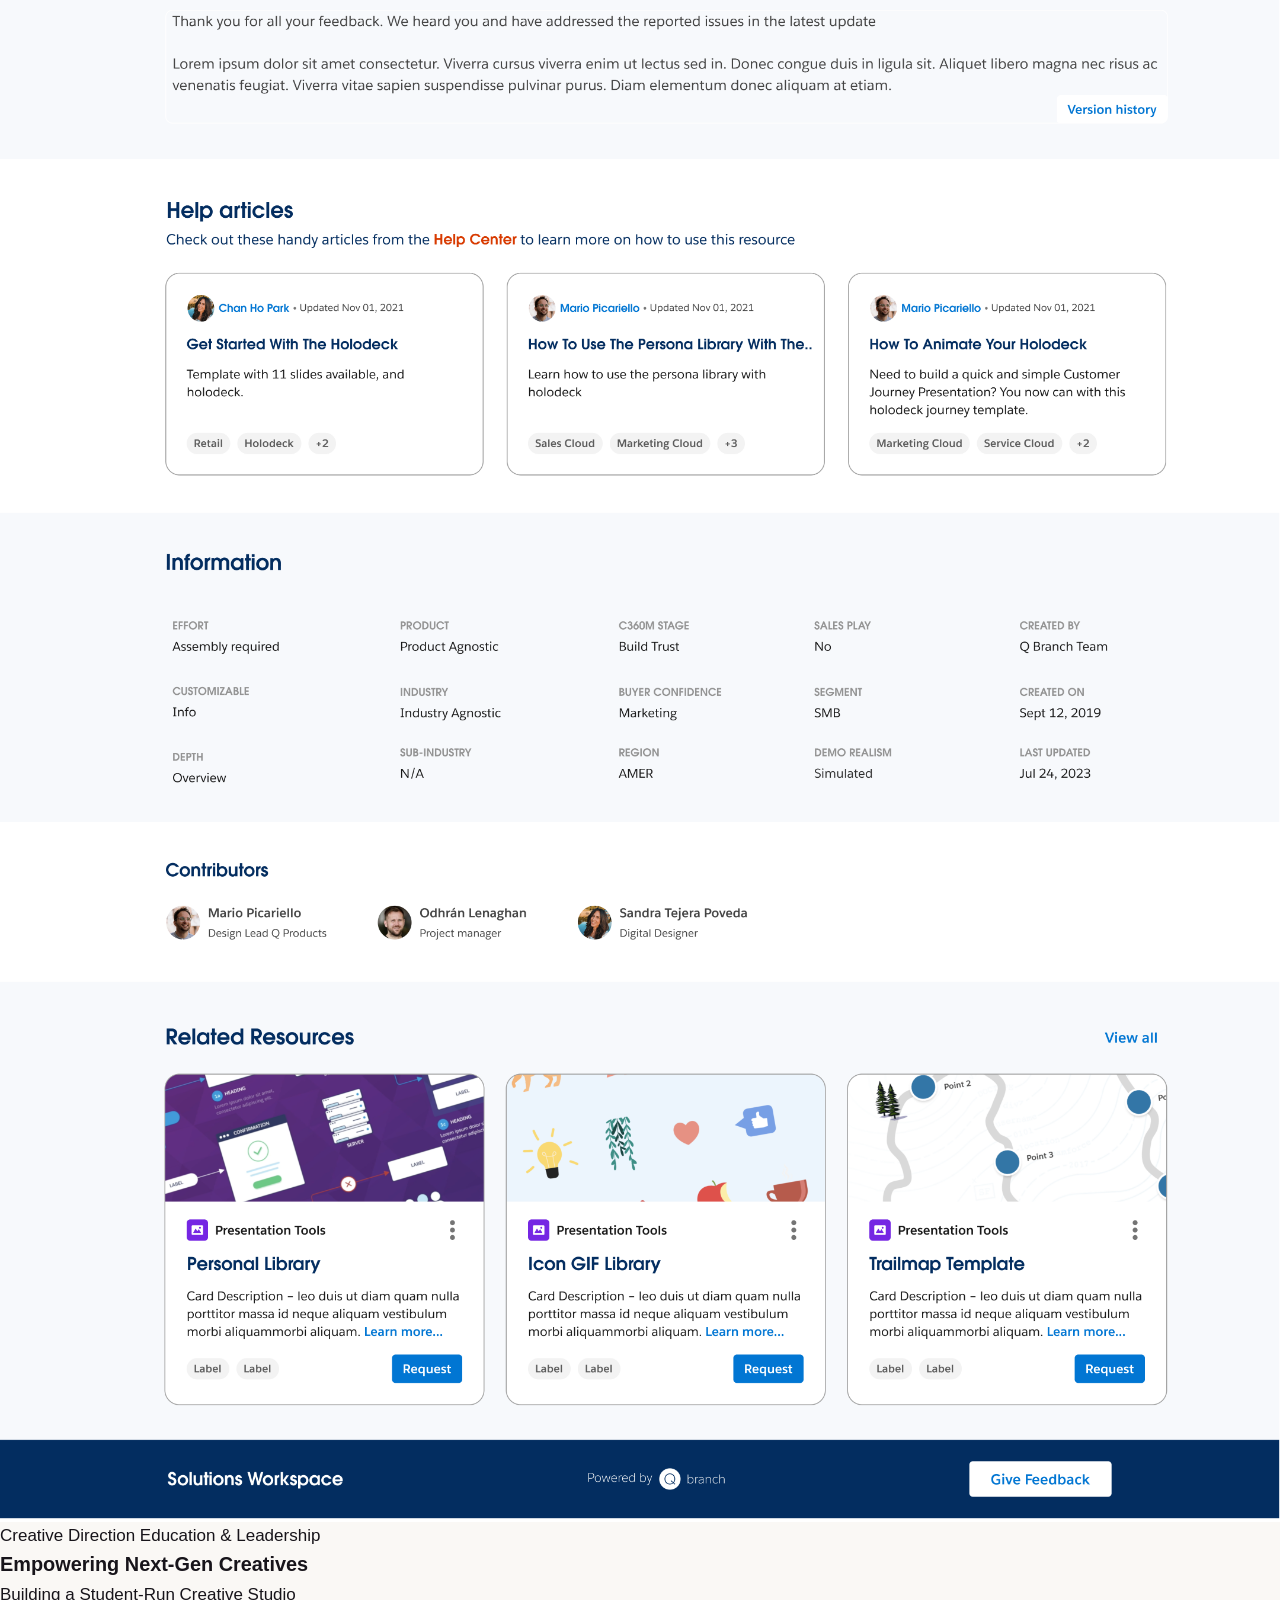
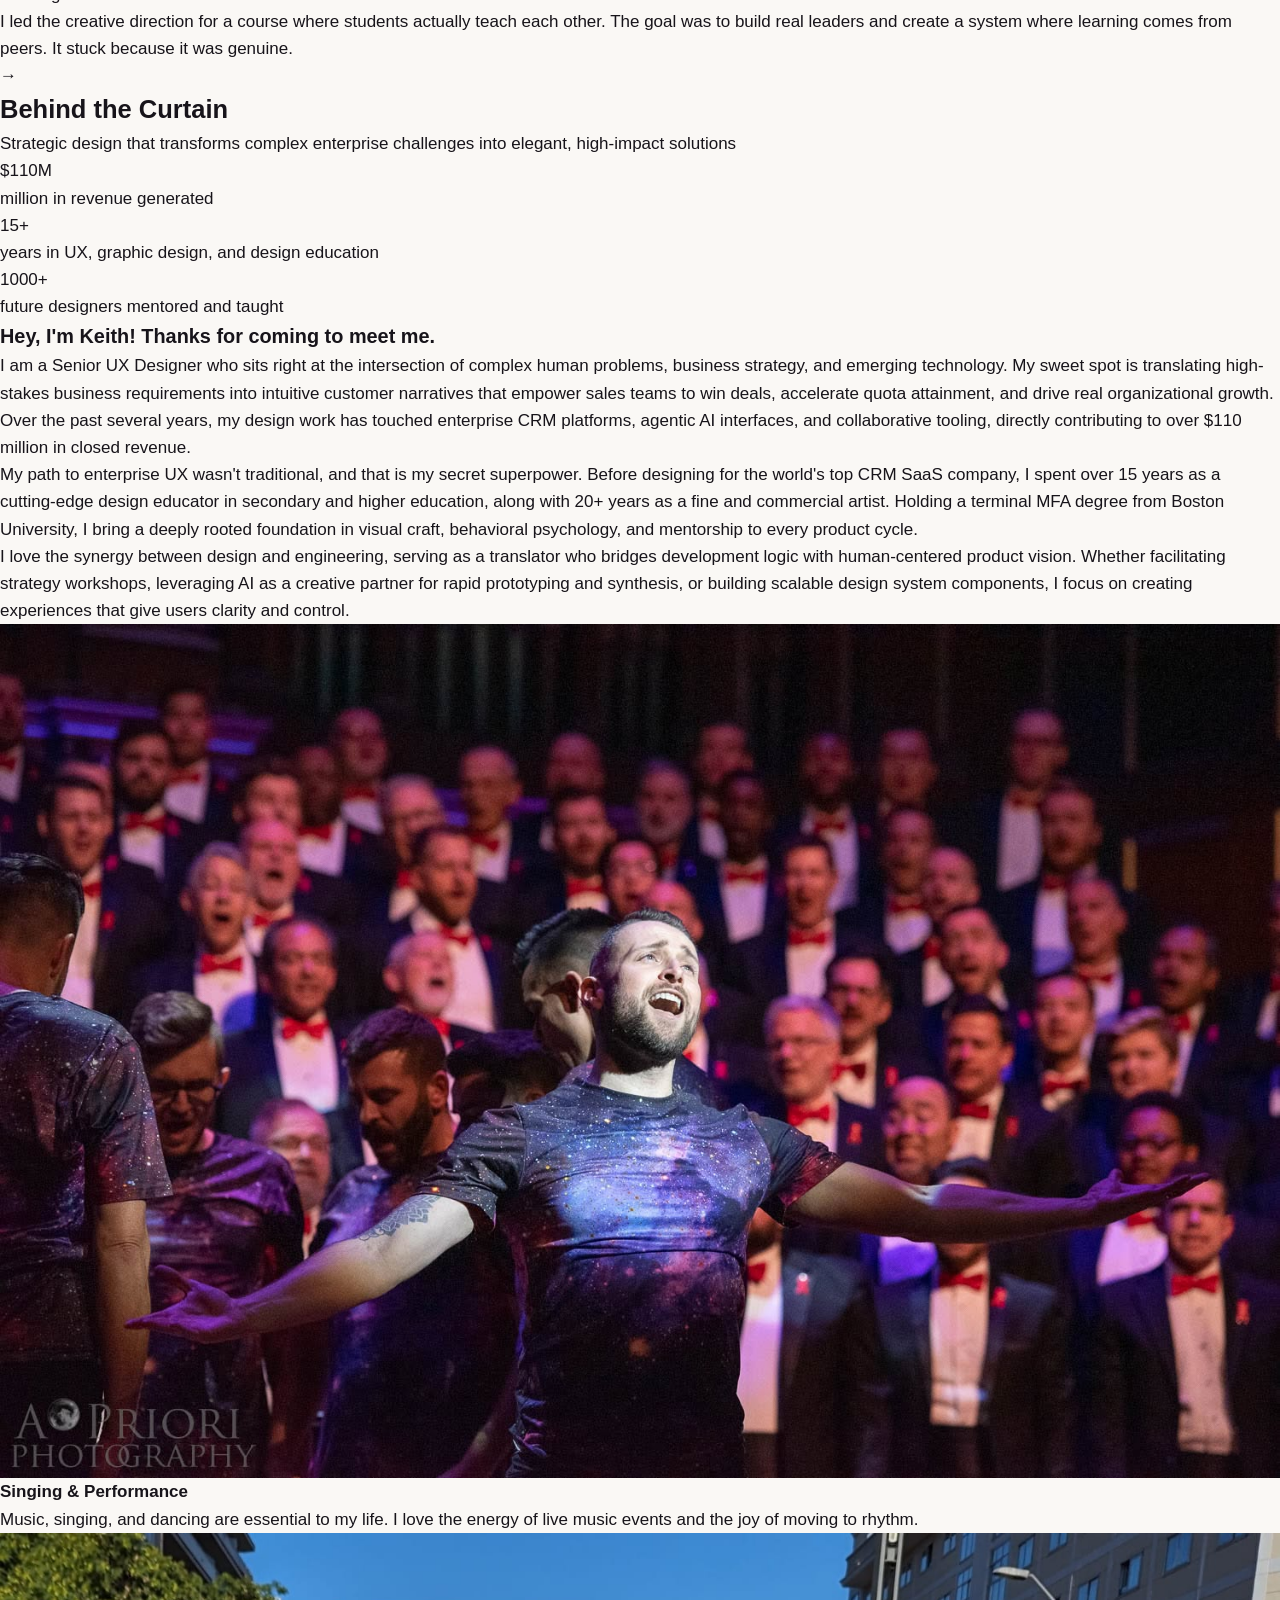
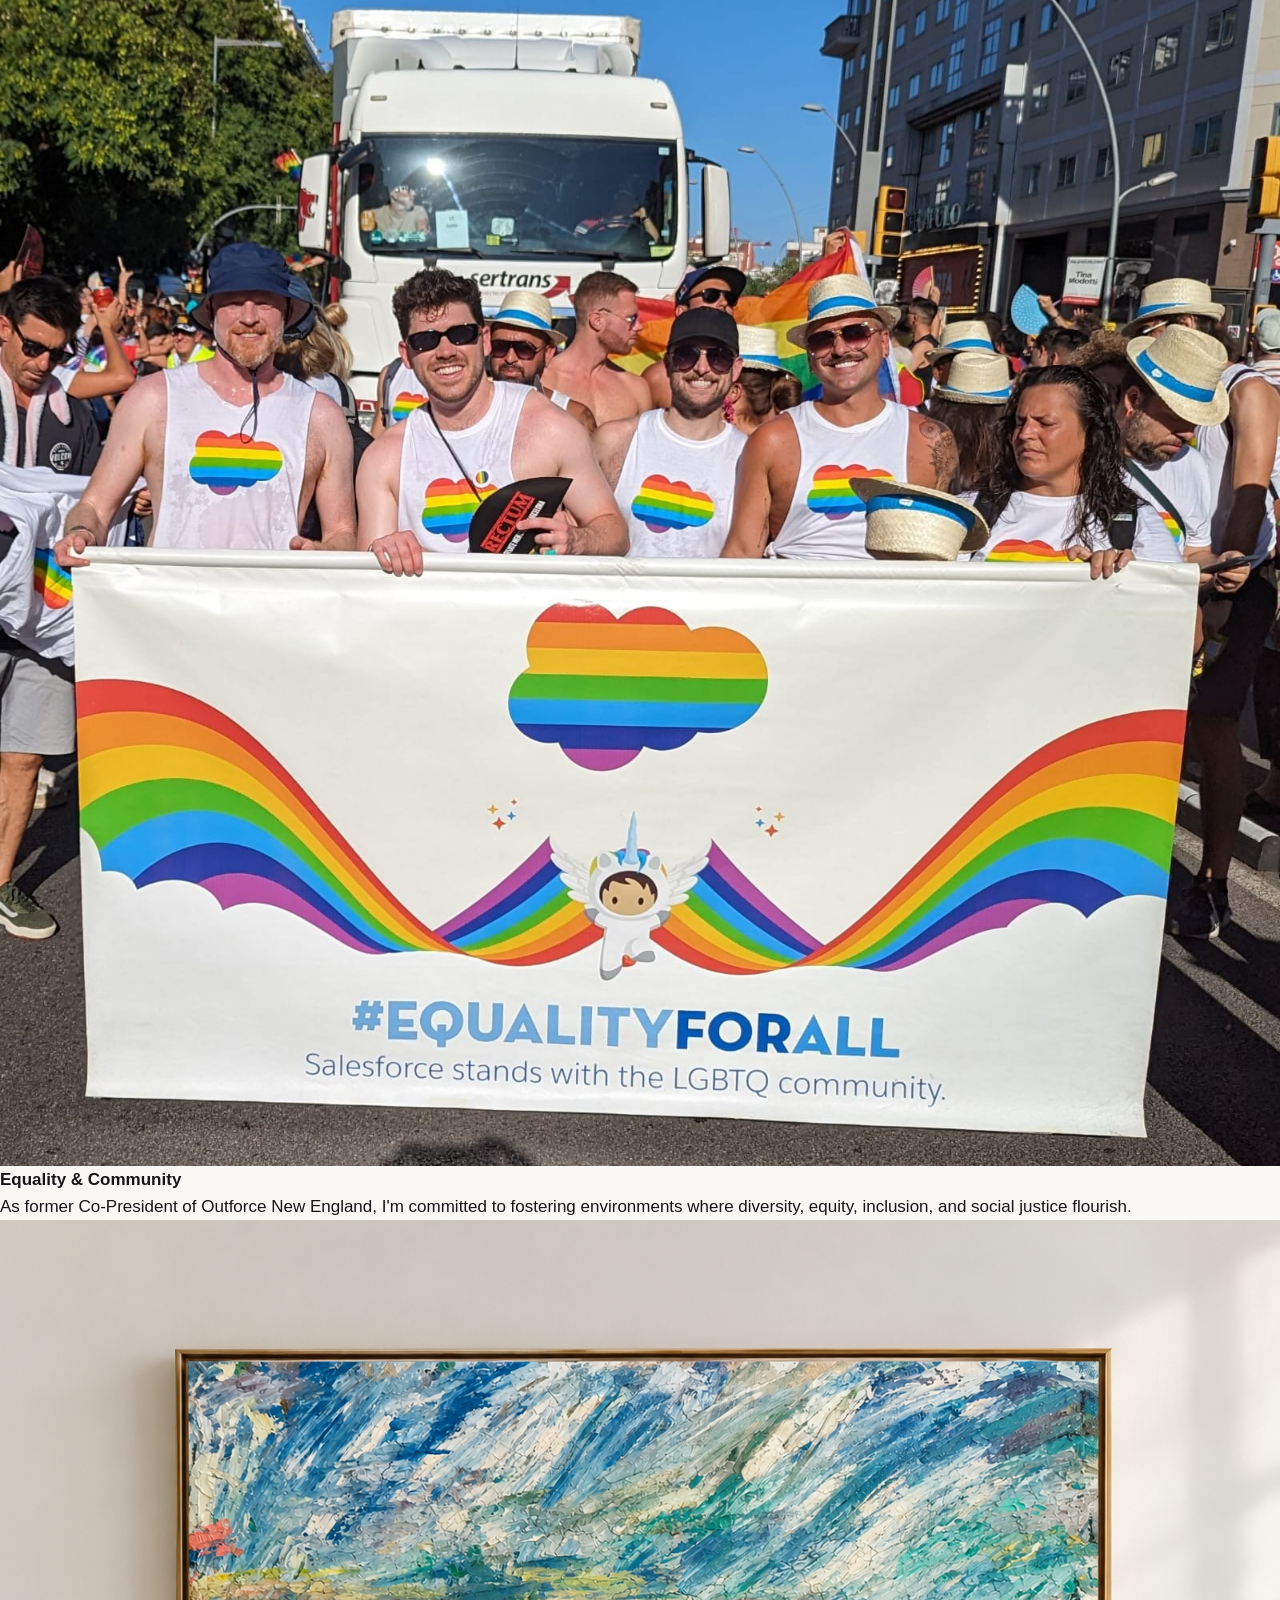
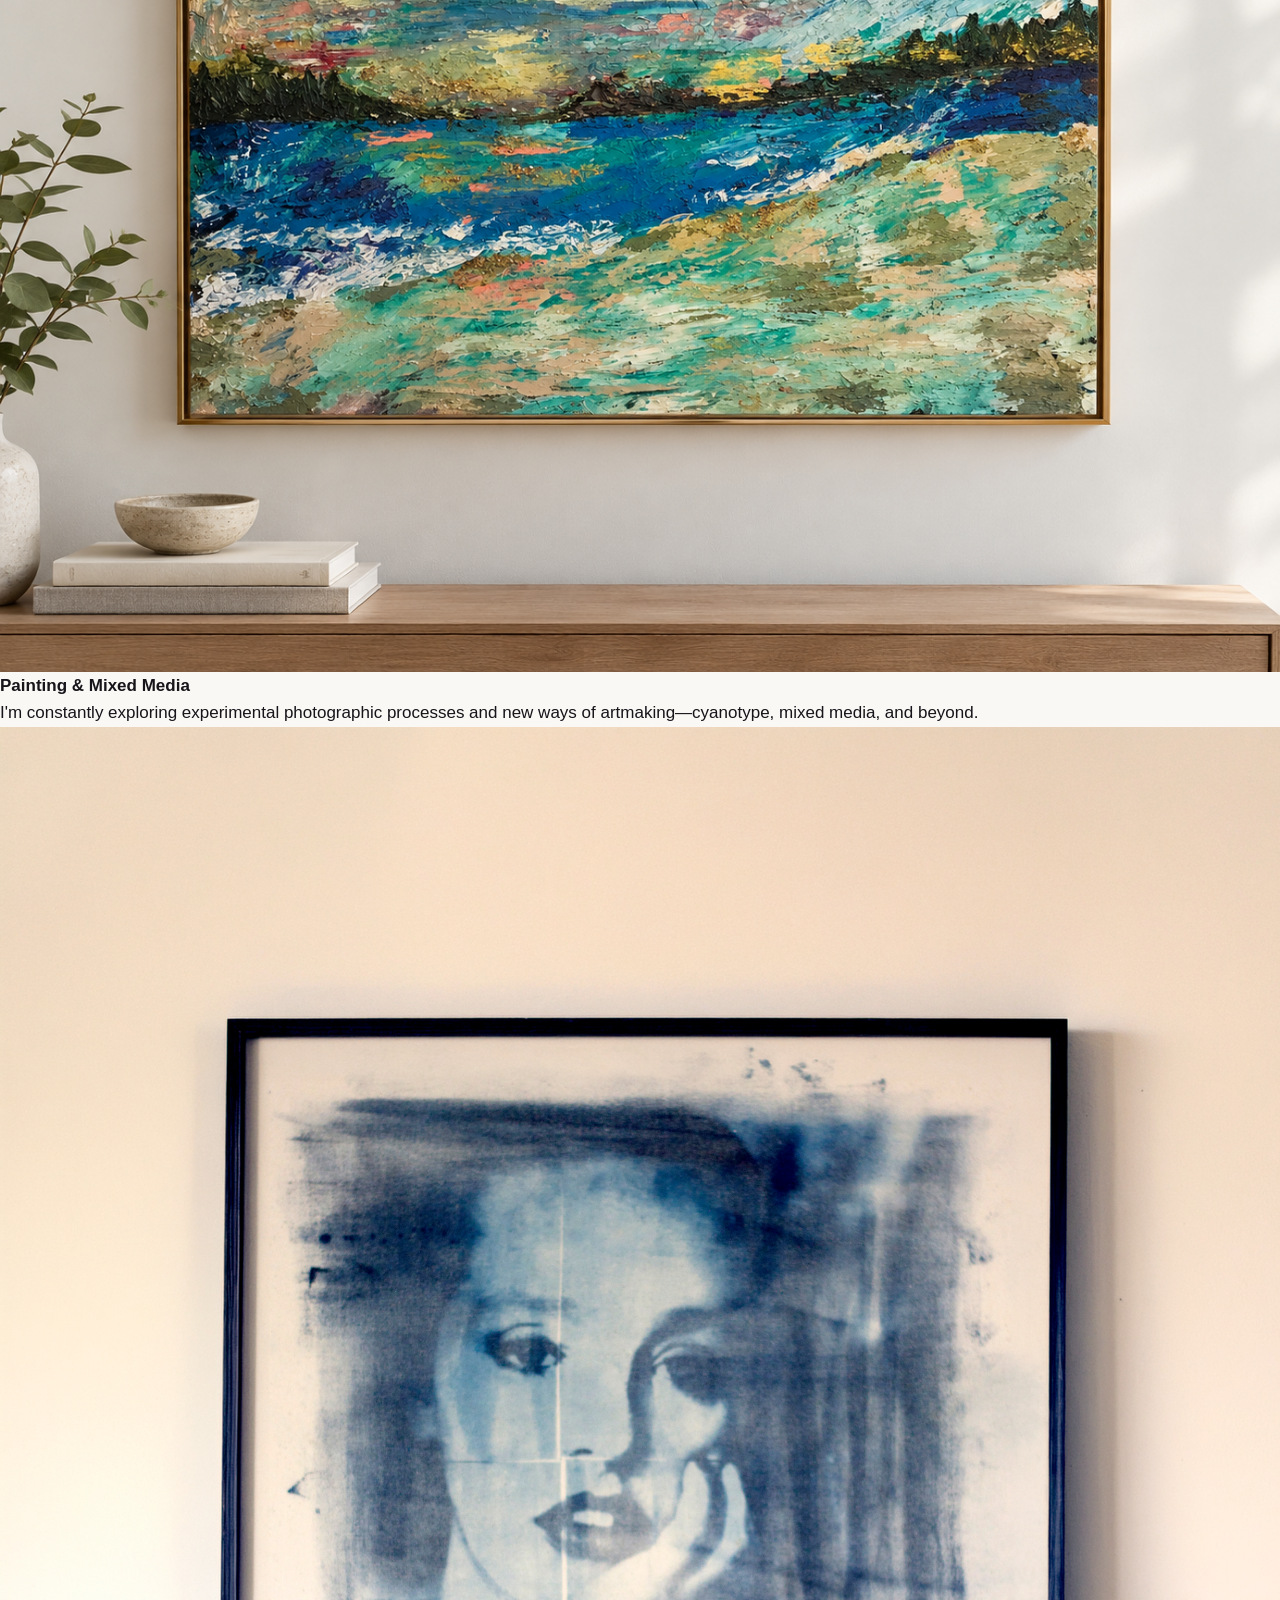
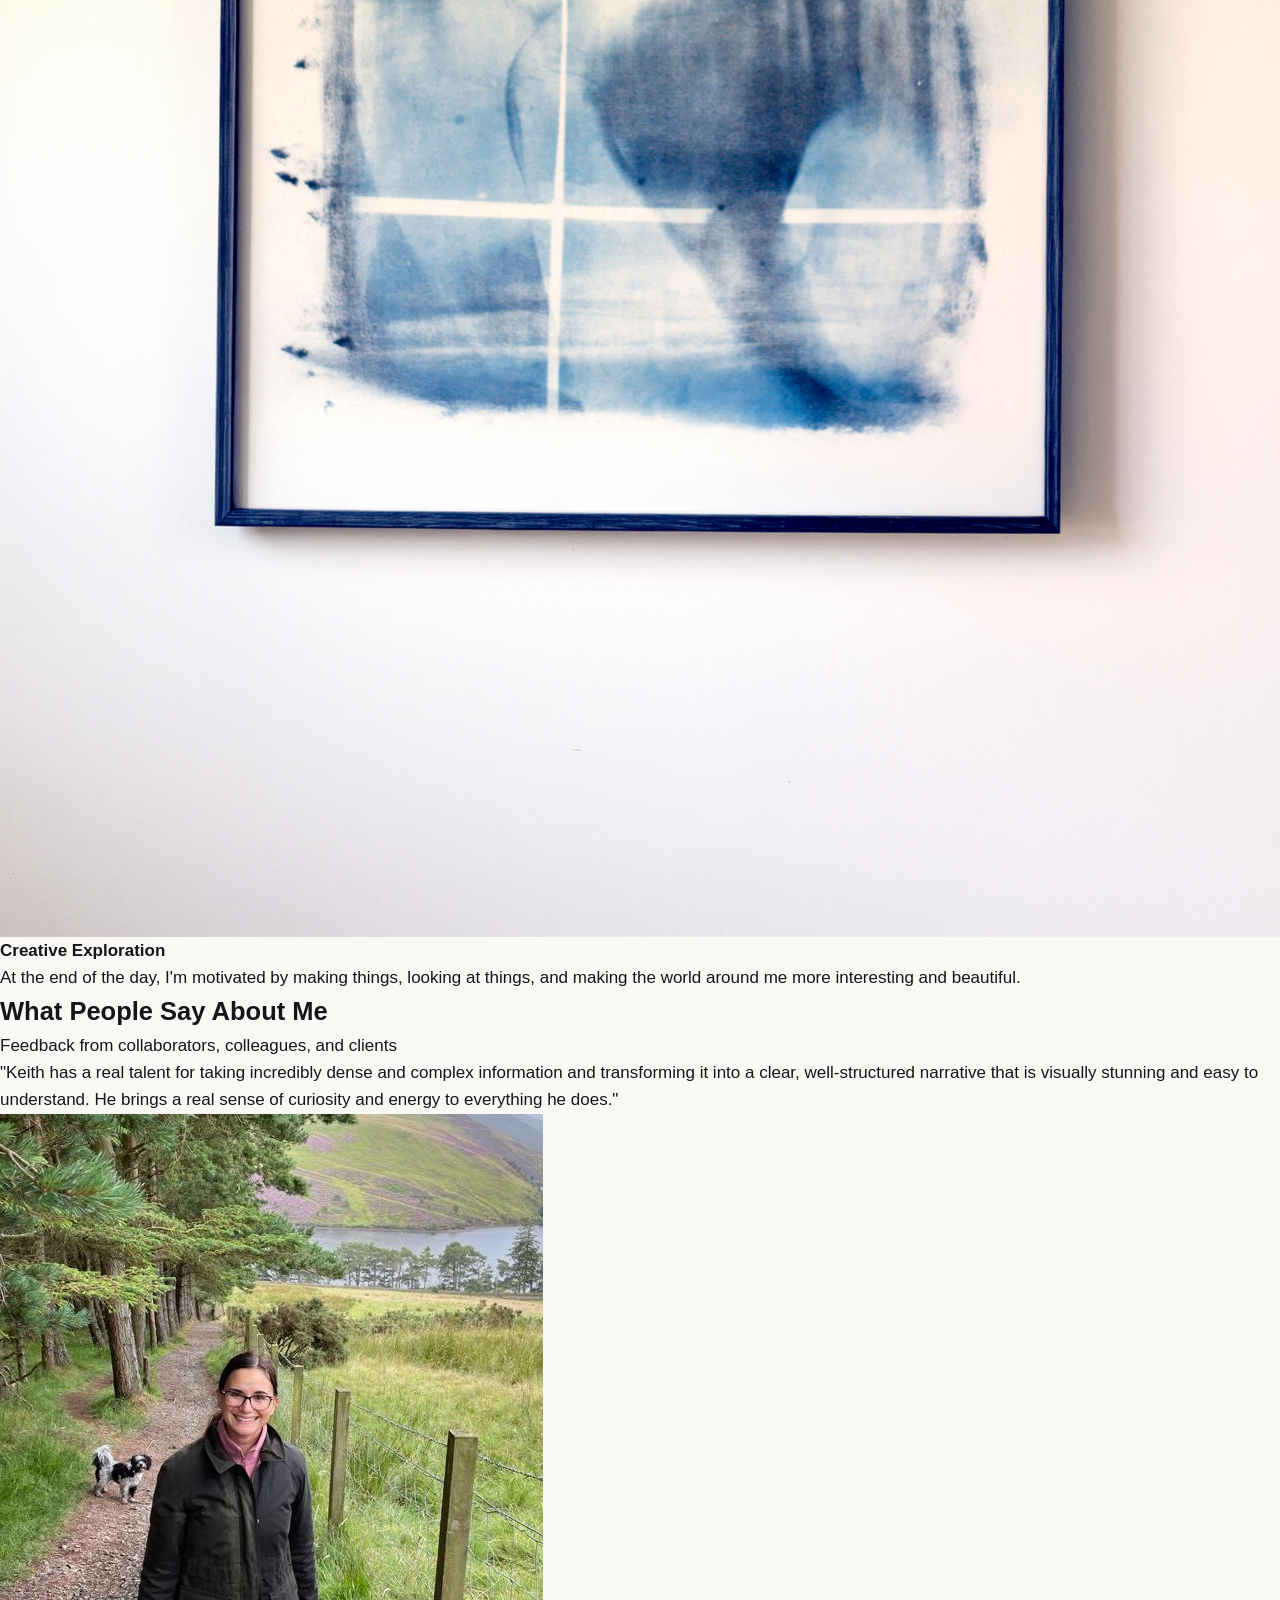
==== commit dde361d5: "Switch preview image to professional headshot for better clarity on social media" ====
--- a/index.html
+++ b/index.html
@@ -1,269 +1,344 @@
 <!DOCTYPE html>
 <html lang="en">
 <head>
-  <meta charset="UTF-8">
-  <meta name="viewport" content="width=device-width, initial-scale=1.0">
-  <title>Keith Mistler · Senior UX Designer</title>
-  <meta name="description" content="Keith Mistler is a senior UX designer who makes complex enterprise tools and AI agents feel simple.">
-  <link rel="icon" type="image/svg+xml" href="favicon.svg">
-  <link rel="preconnect" href="https://fonts.googleapis.com">
-  <link rel="preconnect" href="https://fonts.gstatic.com" crossorigin>
-  <link href="https://fonts.googleapis.com/css2?family=Inter:wght@400;500;600&family=Inter+Tight:wght@500;600&family=JetBrains+Mono:wght@500&display=swap" rel="stylesheet">
-  <link rel="stylesheet" href="styles.css">
-  <script>document.documentElement.classList.add('js');</script>
+    <meta charset="UTF-8">
+    <meta name="viewport" content="width=device-width, initial-scale=1.0">
+    <meta name="description" content="Keith Mistler - UX Designer. Transforming complex enterprise challenges into elegant, strategic solutions that drive measurable impact.">
+    <title>Keith Mistler - UX Designer | Strategic Product & Enterprise Design</title>
+
+    <!-- Open Graph / Social Media Preview -->
+    <meta property="og:type" content="website">
+    <meta property="og:url" content="https://keithmistler.com/">
+    <meta property="og:title" content="Keith Mistler - UX Designer | Strategic Product & Enterprise Design">
+    <meta property="og:description" content="Strategic product designer transforming complex enterprise challenges into elegant solutions that drive measurable impact. Expertise in product design, research, and AI.">
+    <meta property="og:image" content="https://keithmistler.com/keith-headshot.jpg">
+    <meta property="og:image:width" content="1888">
+    <meta property="og:image:height" content="1920">
+    <meta property="og:image:type" content="image/jpeg">
+
+    <!-- Twitter Card Preview -->
+    <meta property="twitter:card" content="summary_large_image">
+    <meta property="twitter:url" content="https://keithmistler.com/">
+    <meta property="twitter:title" content="Keith Mistler - UX Designer">
+    <meta property="twitter:description" content="Strategic product designer transforming complex enterprise challenges into elegant solutions.">
+    <meta property="twitter:image" content="https://keithmistler.com/keith-headshot.jpg">
+
+    <link rel="icon" type="image/svg+xml" href="favicon.svg">
+    <link rel="stylesheet" href="styles.css">
 </head>
 <body>
-
-  <header class="nav" id="nav">
-    <div class="wrap nav-inner">
-      <a href="#top" class="wordmark">Keith Mistler<span>.</span></a>
-      <button class="menu-btn" id="menuBtn" aria-label="Open menu" aria-expanded="false" aria-controls="navLinks"><span></span><span></span></button>
-      <ul class="nav-links" id="navLinks">
-        <li><a href="#work">Work</a></li>
-        <li><a href="#about">About</a></li>
-        <li><a href="#play">Play</a></li>
-        <li><a href="consulting.html">Consulting</a></li>
-        <li><a href="#contact" class="nav-cta">Get in touch</a></li>
-      </ul>
-    </div>
-  </header>
-
-  <main id="top">
-
-    <!-- Hero -->
+    <!-- Navigation -->
+    <nav class="navbar">
+        <div class="navbar-container">
+            <div class="navbar-logo">
+                <a href="index.html">Keith Mistler</a>
+            </div>
+            <div class="hamburger" id="hamburger">
+                <span></span>
+                <span></span>
+                <span></span>
+            </div>
+            <ul class="nav-menu" id="navMenu">
+                <li><a href="index.html" class="nav-link">Home</a></li>
+                <li><a href="#work" class="nav-link">Work</a></li>
+                <li><a href="#about" class="nav-link">About</a></li>
+                <li><a href="#contact" class="nav-link">Contact</a></li>
+            </ul>
+        </div>
+    </nav>
+
+    <!-- Hero Section -->
     <section class="hero">
-      <div class="wrap hero-grid">
-        <div>
-          <div class="status"><span class="status-dot"></span>Open to new roles · Boston, MA</div>
-          <h1>Designing for <em>happier humans</em> and fewer clicks.</h1>
-          <p class="hero-lede">I'm Keith, a senior UX designer who makes complex enterprise tools and AI agents feel simple. I spent 5 years designing at Salesforce, where my work helped close <strong>$110M+ in deals</strong> and saved users hours every week. These days I'm prototyping with AI and building with code.</p>
-          <div class="actions">
-            <a href="#work" class="btn btn-primary">See the work <span class="arrow">→</span></a>
-            <a href="https://www.linkedin.com/in/kmarchmistler" target="_blank" rel="noopener" class="btn btn-ghost">LinkedIn <span class="arrow">↗</span></a>
-          </div>
-        </div>
-
-        <div class="showcase" aria-label="Selected work">
-          <a href="project-phone-a-friend.html" class="tile"><img src="img/paf.jpg" alt="Phone a Friend AI agent in Slack"><span>AI agent design</span></a>
-          <a href="project-solutions-workspace.html" class="tile"><img src="img/sw.jpg" alt="Solutions Workspace redesign"><span>Enterprise platform</span></a>
-          <a href="project-sales-planning.html" class="tile"><img src="img/sp.jpg" alt="Sales planning research readout"><span>UX research</span></a>
-        </div>
-      </div>
-    </section>
-
-    <!-- Work -->
-    <section class="section" id="work">
-      <div class="wrap">
-        <div class="section-head reveal">
-          <div>
-            <span class="label"><span class="num">01</span> / Selected work</span>
-            <h2>Work that shipped and moved numbers.</h2>
-          </div>
-          <p>Product design, AI, and research for enterprise sales teams, plus a few stories from the classroom.</p>
-        </div>
-
-        <div class="work-grid">
-          <a href="project-phone-a-friend.html" class="card feature reveal">
-            <div class="card-media">
-              <picture>
-                <source media="(max-width: 720px)" srcset="img/paf.jpg">
-                <img src="img/paf-wide.jpg" alt="Phone a Friend agent conversation in Slack" loading="lazy">
-              </picture>
-              <span class="go">→</span>
-            </div>
-            <div class="card-meta label"><span>AI Product Design</span><span>Agentforce · Launched</span></div>
-            <h3>An AI agent that finds the rep who already won your deal</h3>
-            <p>I designed a Sales Agent skill that matches sellers with peers who closed similar deals. In its first rollout, 296 sellers started 2,138 conversations and saved about 2 hours a week each.</p>
-          </a>
-
-          <a href="project-solutions-workspace.html" class="card reveal">
-            <div class="card-media">
-              <img src="img/sw.jpg" alt="Solutions Workspace interface" loading="lazy">
-              <span class="go">→</span>
-            </div>
-            <div class="card-meta label"><span>Product Design</span><span>Enterprise</span></div>
-            <h3>From scattered assets to a platform 16.9K people use</h3>
-            <p>I rebuilt navigation, demos, and content templates for an internal sales platform. Resources became its second most-clicked destination.</p>
-          </a>
-
-          <a href="project-sales-planning.html" class="card reveal">
-            <div class="card-media">
-              <img src="img/sp.jpg" alt="Sales planning research findings" loading="lazy">
-              <span class="go">→</span>
-            </div>
-            <div class="card-meta label"><span>UX Research</span><span>Global study</span></div>
-            <h3>Research that reshaped a sales planning roadmap</h3>
-            <p>I spotted a gap nobody owned, led a 38-seller global study, and turned it into a recurring research program.</p>
-          </a>
-
-          <a href="project-wyndham.html" class="card reveal">
-            <div class="card-media">
-              <img src="img/wy.jpg" alt="Wyndham future vision experience" loading="lazy">
-              <span class="go">→</span>
-            </div>
-            <div class="card-meta label"><span>Experience Design</span><span>Storytelling</span></div>
-            <h3>The future-vision story behind a hospitality win</h3>
-            <p>On a five-person team, I designed the microsite and vision story that helped win the Wyndham contract.</p>
-          </a>
-
-          <a href="project-digital-publishing.html" class="card reveal">
-            <div class="card-media">
-              <img src="img/dp.jpg" alt="Student creative studio work" loading="lazy">
-              <span class="go">→</span>
-            </div>
-            <div class="card-meta label"><span>Creative Direction</span><span>Education</span></div>
-            <h3>Running a classroom like a creative studio</h3>
-            <p>Students led real client projects, critiqued like pros, and mentored each other.</p>
-          </a>
-        </div>
-      </div>
-    </section>
-
-    <!-- About -->
-    <section class="section" id="about">
-      <div class="wrap">
-        <div class="section-head reveal">
-          <div>
-            <span class="label"><span class="num">02</span> / About</span>
-            <h2>Designer, artist, &amp; teacher.</h2>
-          </div>
-        </div>
-
-        <div class="stats reveal">
-          <div class="stat"><div class="stat-num">$110M<sup>+</sup></div><p>in closed deals my design work contributed to</p></div>
-          <div class="stat"><div class="stat-num">16.9K</div><p>users on the sales platform I helped redesign</p></div>
-          <div class="stat"><div class="stat-num">~2 hrs</div><p>saved per seller each week by an AI agent I designed</p></div>
-          <div class="stat"><div class="stat-num">1,000<sup>+</sup></div><p>students taught across a decade of design education</p></div>
-        </div>
-
-        <div class="about-grid reveal">
-          <div class="about-side">
-            <div class="portrait"><img src="img/keith-portrait.jpg" alt="Keith Mistler"></div>
-            <p class="about-quote">My path into UX wasn't traditional. <em>That's my secret weapon.</em></p>
-          </div>
-          <div class="about-body">
-            <p>Before tech, I spent <strong>20+ years as an artist</strong> and <strong>a decade teaching design</strong>. I hold an MFA from Boston University. That background shows up in everything I do: visual craft, a feel for how people learn, and a habit of making complicated things clear.</p>
-            <p>At Salesforce I designed tools for the people who sell: enterprise platforms, agentic AI, and research that pushed UX upstream into strategy. I love running workshops, partnering closely with engineers, and helping teammates pick up new tools like AI prototyping.</p>
-            <div class="skills">
-              <div class="skill"><span class="label">Design</span><p>Product &amp; interaction design, agentic AI and conversation design, design systems</p></div>
-              <div class="skill"><span class="label">Research</span><p>Global studies, usability testing, synthesis, research that drives roadmaps</p></div>
-              <div class="skill"><span class="label">Build</span><p>Figma, Claude Code + Figma MCP, HTML/CSS, workshop facilitation</p></div>
-            </div>
-          </div>
-        </div>
-
-        <div class="podcast reveal">
-          <div class="podcast-copy">
-            <span class="label"><span class="num">♪</span> Listen</span>
-            <h3>From teacher to experience designer.</h3>
-            <p>I sat down for a podcast interview about trading the classroom for UX, and why a non-traditional path makes for better design.</p>
-          </div>
-          <div class="podcast-player">
-            <iframe src="https://open.spotify.com/embed/episode/2eu2Tw7s91mdIvdxQCKCnp?utm_source=generator&theme=0" width="100%" height="152" frameborder="0" allowfullscreen allow="autoplay; clipboard-write; encrypted-media; fullscreen; picture-in-picture" loading="lazy" title="Podcast: Keith Mistler, From Teacher to Experience Designer (Spotify)"></iframe>
-          </div>
-        </div>
-      </div>
-    </section>
-
-    <!-- Play -->
-    <section class="section" id="play">
-      <div class="wrap">
-        <div class="section-head reveal">
-          <div>
-            <span class="label"><span class="num">03</span> / Off the clock</span>
-            <h2>Making things, just because.</h2>
-          </div>
-          <p>Painting, cyanotypes, live music, and community. The making never stops when the laptop closes.</p>
-        </div>
-
-        <div class="play-grid reveal">
-          <figure class="play-item tall">
-            <img src="img/play-cyanotype.jpg" alt="Cyanotype portrait by Keith" loading="lazy">
-            <figcaption><strong>Cyanotype</strong><span>Experimental photographic processes</span></figcaption>
-          </figure>
-          <figure class="play-item">
-            <img src="img/play-landscape.jpg" alt="Abstract landscape painting by Keith" loading="lazy">
-            <figcaption><strong>Painting &amp; mixed media</strong></figcaption>
-          </figure>
-          <figure class="play-item">
-            <img src="img/play-performance.jpg" alt="Keith performing on stage" loading="lazy">
-            <figcaption><strong>Singing &amp; performance</strong></figcaption>
-          </figure>
-          <figure class="play-item span2">
-            <img src="img/play-pride.jpg" alt="Keith marching at a Pride parade" loading="lazy" style="object-position: 50% 35%;">
-            <figcaption><strong>Community</strong><span>Former Co-President, Outforce New England</span></figcaption>
-          </figure>
-        </div>
-        <p class="reveal play-more"><a href="art.html" class="btn btn-primary">See more of my art <span class="arrow">→</span></a></p>
-      </div>
-    </section>
-
-    <!-- Testimonials -->
-    <section class="section" id="kind-words">
-      <div class="wrap">
-        <div class="section-head reveal">
-          <div>
-            <span class="label"><span class="num">04</span> / Kind words</span>
-            <h2>What teammates say.</h2>
-          </div>
-        </div>
-
-        <div class="quotes">
-          <figure class="quote reveal">
-            <blockquote>Keith has a real talent for taking incredibly dense and complex information and transforming it into a clear, well-structured narrative that is visually stunning and easy to understand. He brings a real sense of curiosity and energy to everything he does.</blockquote>
-            <footer><img src="img/t-marina.jpg" alt=""><div><cite>Marina Metaxa</cite><span>Senior UX Designer</span></div></footer>
-          </figure>
-          <figure class="quote reveal">
-            <blockquote>Keith is a thoughtful designer who leads with real empathy. His work on high priority business tools drove big revenue impact. He turns complex business needs into genuinely high-impact design work while staying curious and collaborative.</blockquote>
-            <footer><img src="img/t-mario.jpg" alt=""><div><cite>Mario Picariello</cite><span>Principal Experience Designer</span></div></footer>
-          </figure>
-          <figure class="quote reveal">
-            <blockquote>Keith is a phenomenal designer with a blend of design, storytelling, and research that helps businesses uncover real problems and build solutions that move the needle. Beyond his professional strengths, he's a true joy to work with.</blockquote>
-            <footer><img src="img/t-jennifer.jpg" alt=""><div><cite>Jennifer Woehler</cite><span>Lead UI/UX Designer</span></div></footer>
-          </figure>
-        </div>
-      </div>
-    </section>
-
-  </main>
-
-  <footer class="contact" id="contact">
-    <div class="wrap">
-      <span class="label">05 / Contact</span>
-      <h2>Let's make something <em>people love</em> to use.</h2>
-      <div class="contact-links">
-        <a href="mailto:kmistler@gmail.com" class="btn btn-primary">kmistler@gmail.com <span class="arrow">→</span></a>
-        <a href="https://www.linkedin.com/in/kmarchmistler" target="_blank" rel="noopener" class="btn btn-ghost">LinkedIn <span class="arrow">↗</span></a>
-      </div>
-      <div class="footer">
-        <span>© 2026 Keith Mistler</span>
-        <a href="#top">Back to top ↑</a>
-      </div>
-    </div>
-  </footer>
-
-  <script>
-    const nav = document.getElementById('nav');
-    const onScroll = () => nav.classList.toggle('scrolled', window.scrollY > 8);
-    window.addEventListener('scroll', onScroll, { passive: true });
-    onScroll();
-
-    const btn = document.getElementById('menuBtn');
-    const links = document.getElementById('navLinks');
-    btn.addEventListener('click', () => {
-      const open = btn.getAttribute('aria-expanded') === 'true';
-      btn.setAttribute('aria-expanded', String(!open));
-      links.classList.toggle('open', !open);
-    });
-    links.querySelectorAll('a').forEach(a => a.addEventListener('click', () => {
-      btn.setAttribute('aria-expanded', 'false');
-      links.classList.remove('open');
-    }));
-
-    const io = new IntersectionObserver(entries => {
-      entries.forEach(e => { if (e.isIntersecting) { e.target.classList.add('in'); io.unobserve(e.target); } });
-    }, { rootMargin: '0px 0px -8% 0px', threshold: 0.08 });
-    document.querySelectorAll('.reveal').forEach(el => io.observe(el));
-  </script>
+        <div class="hero-container">
+            <div class="hero-content">
+                <div class="skill-tags">
+                    UX Designer. Researcher. Educator
+                </div>
+                <h1 class="hero-title">
+                    Hey I'm Keith
+                </h1>
+                <p class="hero-subtitle">
+                    Powered by curiosity and a little AI, I untangle complex business problems to craft inclusive, high-growth digital products. And I train others to do the same.
+                </p>
+                <div class="hero-cta">
+                    <a href="#work" class="cta-button primary">See my work</a>
+                    <a href="https://www.linkedin.com/in/kmarchmistler" target="_blank" class="cta-button secondary">Connect on LinkedIn →</a>
+                </div>
+            </div>
+            <div class="hero-image-wrapper">
+                <img src="keith-headshot.jpg" alt="Keith Mistler" class="hero-image">
+            </div>
+        </div>
+    </section>
+
+    <!-- Work Section -->
+    <section id="work" class="work-section">
+        <div class="work-container">
+            <div class="section-header">
+                <h2>Featured Projects</h2>
+                <p>A selection of strategic design work across product, research, AI, and experience design</p>
+            </div>
+
+            <div class="projects-grid">
+                <!-- Project 1: Solutions Workspace -->
+                <a href="project-solutions-workspace.html" class="project-card">
+                    <div class="project-card-image">
+                        <img src="solutions-workspace.jpg" alt="Solutions Workspace">
+                        <div class="project-overlay"></div>
+                    </div>
+                    <div class="project-card-content">
+                        <div class="project-meta">
+                            <span class="project-role">Product Design</span>
+                            <span class="project-type">Enterprise Software</span>
+                        </div>
+                        <h3 class="project-title">From Fragmented Assets to $100M Impact</h3>
+                        <p class="project-subtitle">Architecting Salesforce's #2 SE Platform</p>
+                        <p class="project-description">Unlocked over $100M in new revenue and streamlined daily workflows for thousands of sales engineers by re-architecting Salesforce's #2 internal platform. Simplified complex, fragmented assets into an intuitive system built for speed and deal execution.</p>
+                        <div class="project-arrow">→</div>
+                    </div>
+                </a>
+
+                <!-- Project 2: Phone a Friend Agent -->
+                <a href="project-phone-a-friend.html" class="project-card">
+                    <div class="project-card-image">
+                        <img src="phone-a-friend-cover.png" alt="Phone a Friend Agent">
+                        <div class="project-overlay"></div>
+                    </div>
+                    <div class="project-card-content">
+                        <div class="project-meta">
+                            <span class="project-role">AI Product Design</span>
+                            <span class="project-type">Product Strategy</span>
+                        </div>
+                        <h3 class="project-title">Building an Expert Agent That Eliminates Search Friction</h3>
+                        <p class="project-subtitle">Designing the Phone a Friend Agent</p>
+                        <p class="project-description">Cut search friction to zero and accelerated sales response times by designing an AI agent that matches sales teams with domain experts in real time. Replaced manual, time-consuming searches with instant, direct routing.</p>
+                        <div class="project-arrow">→</div>
+                    </div>
+                </a>
+
+                <!-- Project 3: Sales Planning Research -->
+                <a href="project-sales-planning.html" class="project-card">
+                    <div class="project-card-image">
+                        <img src="sales-planning-cover.png" alt="Sales Planning Research">
+                        <div class="project-overlay"></div>
+                    </div>
+                    <div class="project-card-content">
+                        <div class="project-meta">
+                            <span class="project-role">UX Research</span>
+                            <span class="project-type">Strategy & Research</span>
+                        </div>
+                        <h3 class="project-title">Account Planning Research That Reshaped Salesforce's FY27 Roadmap</h3>
+                        <p class="project-subtitle">Building an AI Powered UX Research Plan</p>
+                        <p class="project-description">Maximized AI tool adoption and planning velocity by pinpointing the exact factors required for sales teams to trust automated recommendations. Translated deep qualitative research into design strategy that turned ignored suggestions into actionable guidance.</p>
+                        <div class="project-arrow">→</div>
+                    </div>
+                </a>
+
+                <!-- Project 4: Wyndham Hotels -->
+                <a href="project-wyndham.html" class="project-card">
+                    <div class="project-card-image">
+                        <img src="wyndham.jpg" alt="Wyndham Hotels & Resorts">
+                        <div class="project-overlay"></div>
+                    </div>
+                    <div class="project-card-content">
+                        <div class="project-meta">
+                            <span class="project-role">Experience Design</span>
+                            <span class="project-type">Enterprise Sales</span>
+                        </div>
+                        <h3 class="project-title">Securing a Multi-Million Dollar Sales Win</h3>
+                        <p class="project-subtitle">Building the Future Vision for a Major Hotel Enterprise</p>
+                        <p class="project-description">Secured a multi-million dollar enterprise contract with Wyndham Hotels & Resorts by designing and delivering a winning solution pitch. Proved the direct business ROI of user experience design by transforming client proposals into signed deals.</p>
+                        <div class="project-arrow">→</div>
+                    </div>
+                </a>
+
+                <!-- Project 5: Digital Publishing Course -->
+                <a href="project-digital-publishing.html" class="project-card">
+                    <div class="project-card-image">
+                        <img src="content-display-templates.png" alt="Digital Publishing Course">
+                        <div class="project-overlay"></div>
+                    </div>
+                    <div class="project-card-content">
+                        <div class="project-meta">
+                            <span class="project-role">Creative Direction</span>
+                            <span class="project-type">Education & Leadership</span>
+                        </div>
+                        <h3 class="project-title">Empowering Next-Gen Creatives</h3>
+                        <p class="project-subtitle">Building a Student-Run Creative Studio</p>
+                        <p class="project-description">I led the creative direction for a course where students actually teach each other. The goal was to build real leaders and create a system where learning comes from peers. It stuck because it was genuine.</p>
+                        <div class="project-arrow">→</div>
+                    </div>
+                </a>
+            </div>
+        </div>
+    </section>
+
+    <!-- About Section -->
+    <section id="about" class="about-section">
+        <div class="about-container">
+            <div class="section-header">
+                <h2>Behind the Curtain</h2>
+                <p>Strategic design that transforms complex enterprise challenges into elegant, high-impact solutions</p>
+            </div>
+
+            <!-- Impact Stats -->
+            <div class="about-stats">
+                <div class="stat-card">
+                    <div class="stat-label">$110M</div>
+                    <div class="stat-description">million in revenue generated</div>
+                </div>
+                <div class="stat-card">
+                    <div class="stat-label">15+</div>
+                    <div class="stat-description">years in UX, graphic design, and design education</div>
+                </div>
+                <div class="stat-card">
+                    <div class="stat-label">1000+</div>
+                    <div class="stat-description">future designers mentored and taught</div>
+                </div>
+            </div>
+
+            <div class="about-intro">
+                <h3>Hey, I'm Keith! Thanks for coming to meet me.</h3>
+                <p>
+                    I am a Senior UX Designer who sits right at the intersection of complex human problems, business strategy, and emerging technology. My sweet spot is translating high-stakes business requirements into intuitive customer narratives that empower sales teams to win deals, accelerate quota attainment, and drive real organizational growth. Over the past several years, my design work has touched enterprise CRM platforms, agentic AI interfaces, and collaborative tooling, directly contributing to over $110 million in closed revenue.
+                </p>
+                <p>
+                    My path to enterprise UX wasn't traditional, and that is my secret superpower. Before designing for the world's top CRM SaaS company, I spent over 15 years as a cutting-edge design educator in secondary and higher education, along with 20+ years as a fine and commercial artist. Holding a terminal MFA degree from Boston University, I bring a deeply rooted foundation in visual craft, behavioral psychology, and mentorship to every product cycle.
+                </p>
+                <p>
+                    I love the synergy between design and engineering, serving as a translator who bridges development logic with human-centered product vision. Whether facilitating strategy workshops, leveraging AI as a creative partner for rapid prototyping and synthesis, or building scalable design system components, I focus on creating experiences that give users clarity and control.
+                </p>
+            </div>
+
+            <div class="passions-grid">
+                <div class="passion-card passion-card-1">
+                    <img src="performance.jpg" alt="Keith performing on stage">
+                    <div class="passion-content">
+                        <h4>Singing & Performance</h4>
+                        <p>Music, singing, and dancing are essential to my life. I love the energy of live music events and the joy of moving to rhythm.</p>
+                    </div>
+                </div>
+
+                <div class="passion-card passion-card-2">
+                    <img src="pride-parade.jpg" alt="Keith at Pride parade">
+                    <div class="passion-content">
+                        <h4>Equality & Community</h4>
+                        <p>As former Co-President of Outforce New England, I'm committed to fostering environments where diversity, equity, inclusion, and social justice flourish.</p>
+                    </div>
+                </div>
+
+                <div class="passion-card passion-card-3">
+                    <img src="art-landscape.png" alt="Abstract landscape artwork">
+                    <div class="passion-content">
+                        <h4>Painting & Mixed Media</h4>
+                        <p>I'm constantly exploring experimental photographic processes and new ways of artmaking—cyanotype, mixed media, and beyond.</p>
+                    </div>
+                </div>
+
+                <div class="passion-card passion-card-4">
+                    <img src="art-cyanotype.png" alt="Cyanotype portrait">
+                    <div class="passion-content">
+                        <h4>Creative Exploration</h4>
+                        <p>At the end of the day, I'm motivated by making things, looking at things, and making the world around me more interesting and beautiful.</p>
+                    </div>
+                </div>
+            </div>
+        </div>
+    </section>
+
+
+    <!-- Testimonials Section -->
+    <section id="testimonials" class="testimonials-section">
+        <div class="testimonials-container">
+            <div class="section-header">
+                <h2>What People Say About Me</h2>
+                <p>Feedback from collaborators, colleagues, and clients</p>
+            </div>
+
+            <div class="testimonials-grid">
+                <div class="testimonial-card">
+                    <div class="testimonial-content">
+                        <p class="testimonial-text">"Keith has a real talent for taking incredibly dense and complex information and transforming it into a clear, well-structured narrative that is visually stunning and easy to understand. He brings a real sense of curiosity and energy to everything he does."</p>
+                    </div>
+                    <div class="testimonial-author">
+                        <img src="marina-metaxa.jpg" alt="Marina Metaxa" class="author-image">
+                        <div class="author-info">
+                            <p class="author-name">Marina Metaxa</p>
+                            <p class="author-title">Senior UX Designer, Salesforce</p>
+                        </div>
+                    </div>
+                </div>
+
+                <div class="testimonial-card">
+                    <div class="testimonial-content">
+                        <p class="testimonial-text">"Keith is a thoughtful designer who leads with real empathy. His work on high priority business tools drove big revenue impact. He turns complex business needs into genuinely high-impact design work while staying curious and collaborative."</p>
+                    </div>
+                    <div class="testimonial-author">
+                        <img src="mario-picariello.jpg" alt="Mario Picariello" class="author-image">
+                        <div class="author-info">
+                            <p class="author-name">Mario Picariello</p>
+                            <p class="author-title">Principal Experience Designer, Salesforce</p>
+                        </div>
+                    </div>
+                </div>
+
+                <div class="testimonial-card">
+                    <div class="testimonial-content">
+                        <p class="testimonial-text">"Keith is a phenomenal designer with a blend of design, storytelling, and research that helps businesses uncover real problems and build solutions that move the needle. Beyond his professional strengths, he's a true joy to work with."</p>
+                    </div>
+                    <div class="testimonial-author">
+                        <img src="jennifer-woehler.jpg" alt="Jennifer Woehler" class="author-image">
+                        <div class="author-info">
+                            <p class="author-name">Jennifer Woehler</p>
+                            <p class="author-title">Lead UI/UX Designer, Salesforce</p>
+                        </div>
+                    </div>
+                </div>
+            </div>
+        </div>
+    </section>
+
+    <!-- Contact Section -->
+    <section id="contact" class="contact-section">
+        <div class="contact-container">
+            <h2>Let's Connect</h2>
+            <p>Feel free to reach out for collaborations or just a friendly hello 😊</p>
+            <div class="contact-content">
+                <a href="mailto:kmistler@gmail.com" class="email-link">kmistler@gmail.com</a>
+                <a href="https://www.linkedin.com/in/kmarchmistler" class="social-icon linkedin-icon" title="LinkedIn">
+                    <svg width="24" height="24" viewBox="0 0 24 24" fill="currentColor">
+                        <path d="M20.447 20.452h-3.554v-5.569c0-1.328-.475-2.236-1.986-2.236-1.081 0-1.722.731-2.004 1.437-.103.25-.129.599-.129.948v5.42h-3.554s.016-8.786 0-9.714h3.554v1.377c.43-.664 1.199-1.608 2.948-1.608 2.153 0 3.767 1.41 3.767 4.44v5.505zM5.337 8.855c-1.144 0-1.915-.758-1.915-1.707 0-.957.771-1.71 1.958-1.71 1.187 0 1.912.759 1.938 1.71 0 .949-.751 1.707-1.981 1.707zm1.581 11.597H3.715V9.038h3.203v11.414zM22.225 0H1.771C.792 0 0 .774 0 1.729v20.542C0 23.227.792 24 1.771 24h20.451C23.2 24 24 23.227 24 22.271V1.729C24 .774 23.2 0 22.225 0z"/>
+                    </svg>
+                </a>
+            </div>
+        </div>
+    </section>
+
+    <!-- Footer -->
+    <footer class="footer">
+        <div class="footer-content">
+            <p>&copy; 2026 Keith Mistler. All rights reserved.</p>
+        </div>
+    </footer>
+
+    <script>
+        // Hamburger menu toggle
+        const hamburger = document.getElementById('hamburger');
+        const navMenu = document.getElementById('navMenu');
+
+        hamburger.addEventListener('click', () => {
+            hamburger.classList.toggle('active');
+            navMenu.classList.toggle('active');
+        });
+
+        // Close menu when a link is clicked
+        const navLinks = document.querySelectorAll('.nav-link');
+        navLinks.forEach(link => {
+            link.addEventListener('click', () => {
+                hamburger.classList.remove('active');
+                navMenu.classList.remove('active');
+            });
+        });
+    </script>
 </body>
-</html>
+</html>
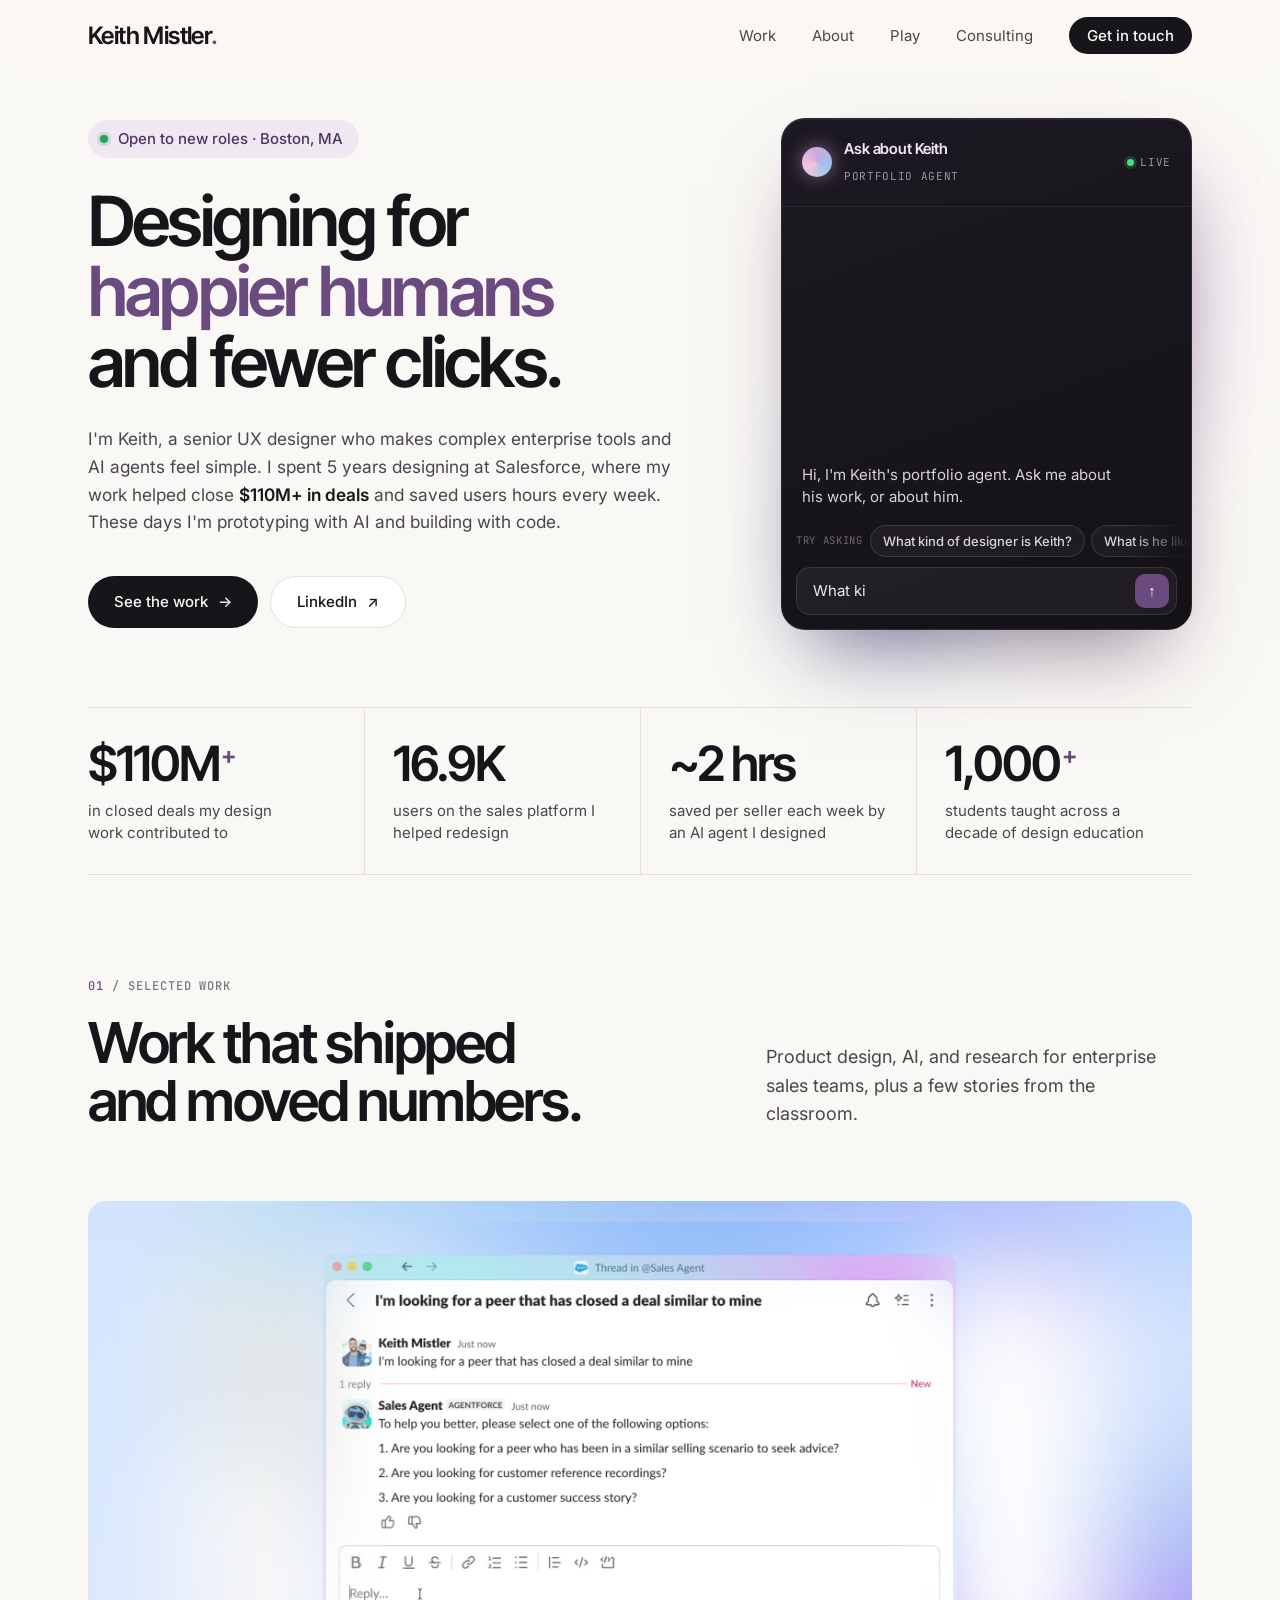
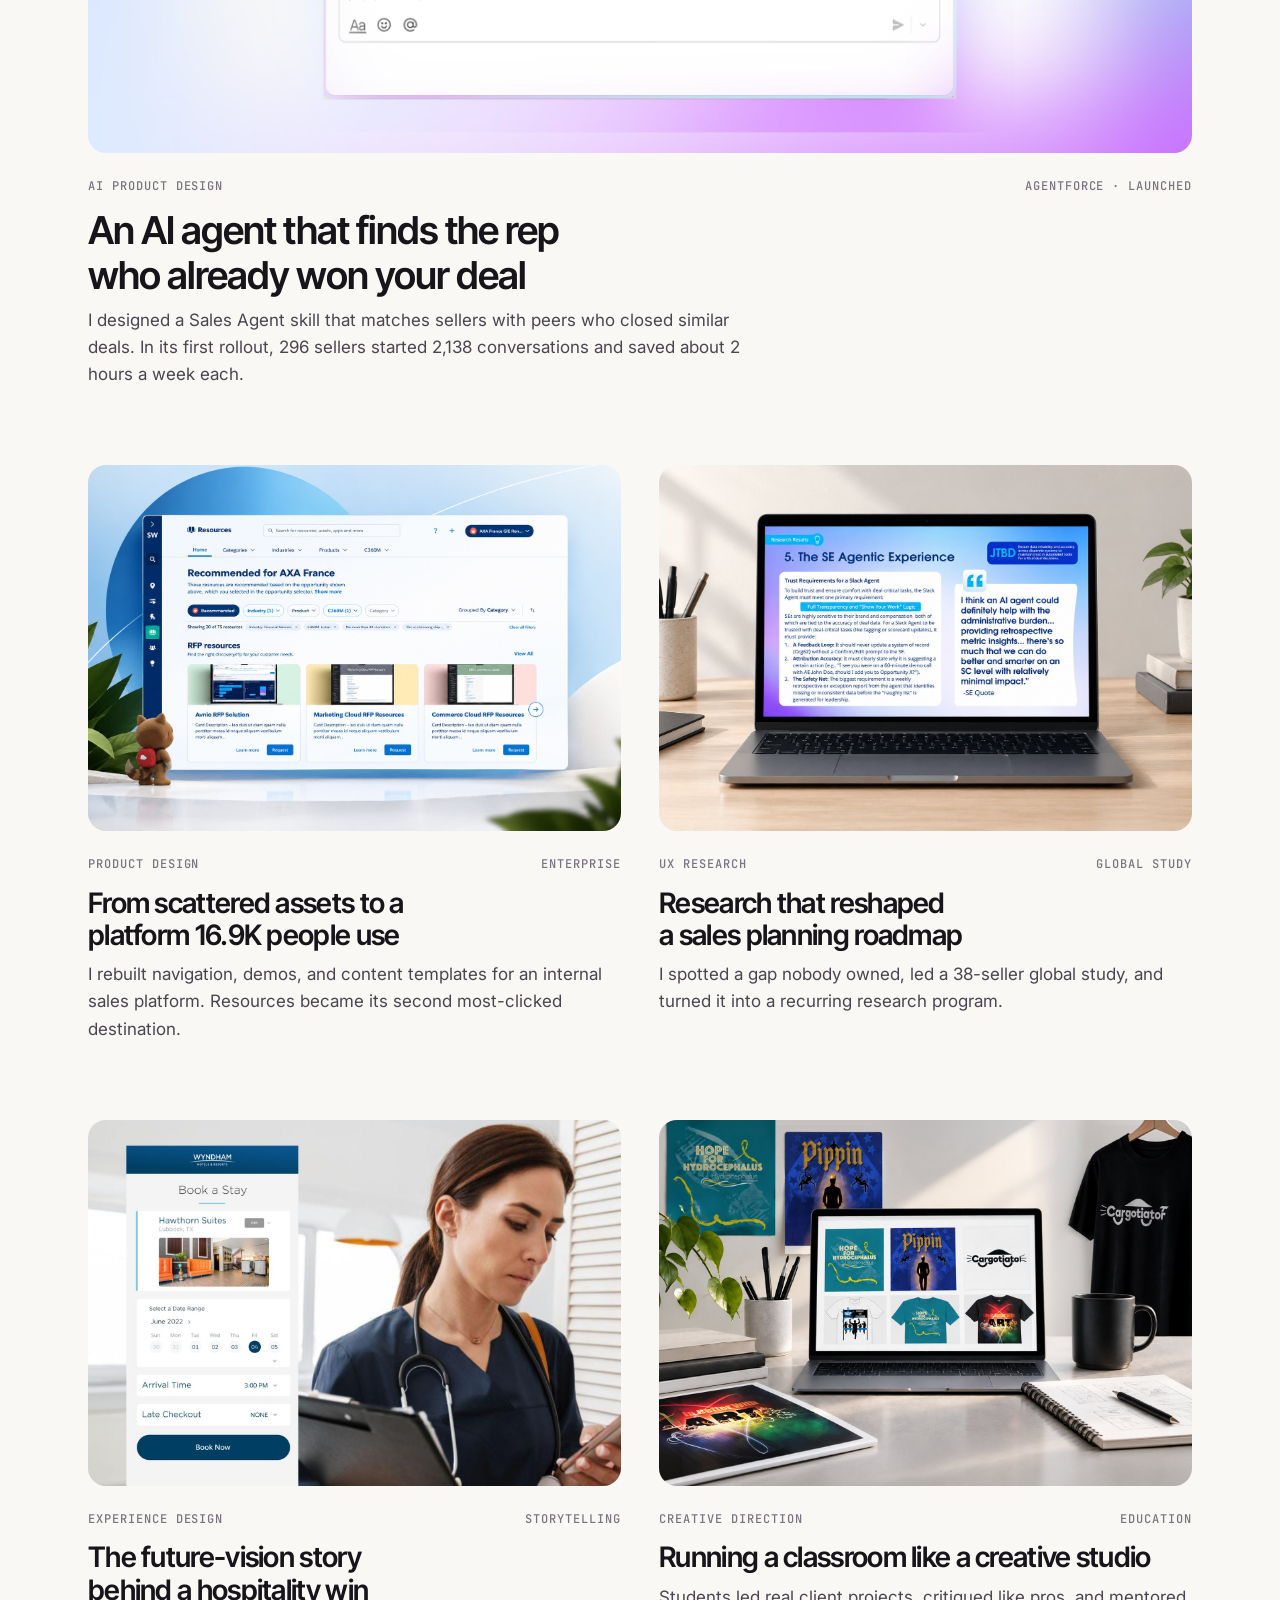
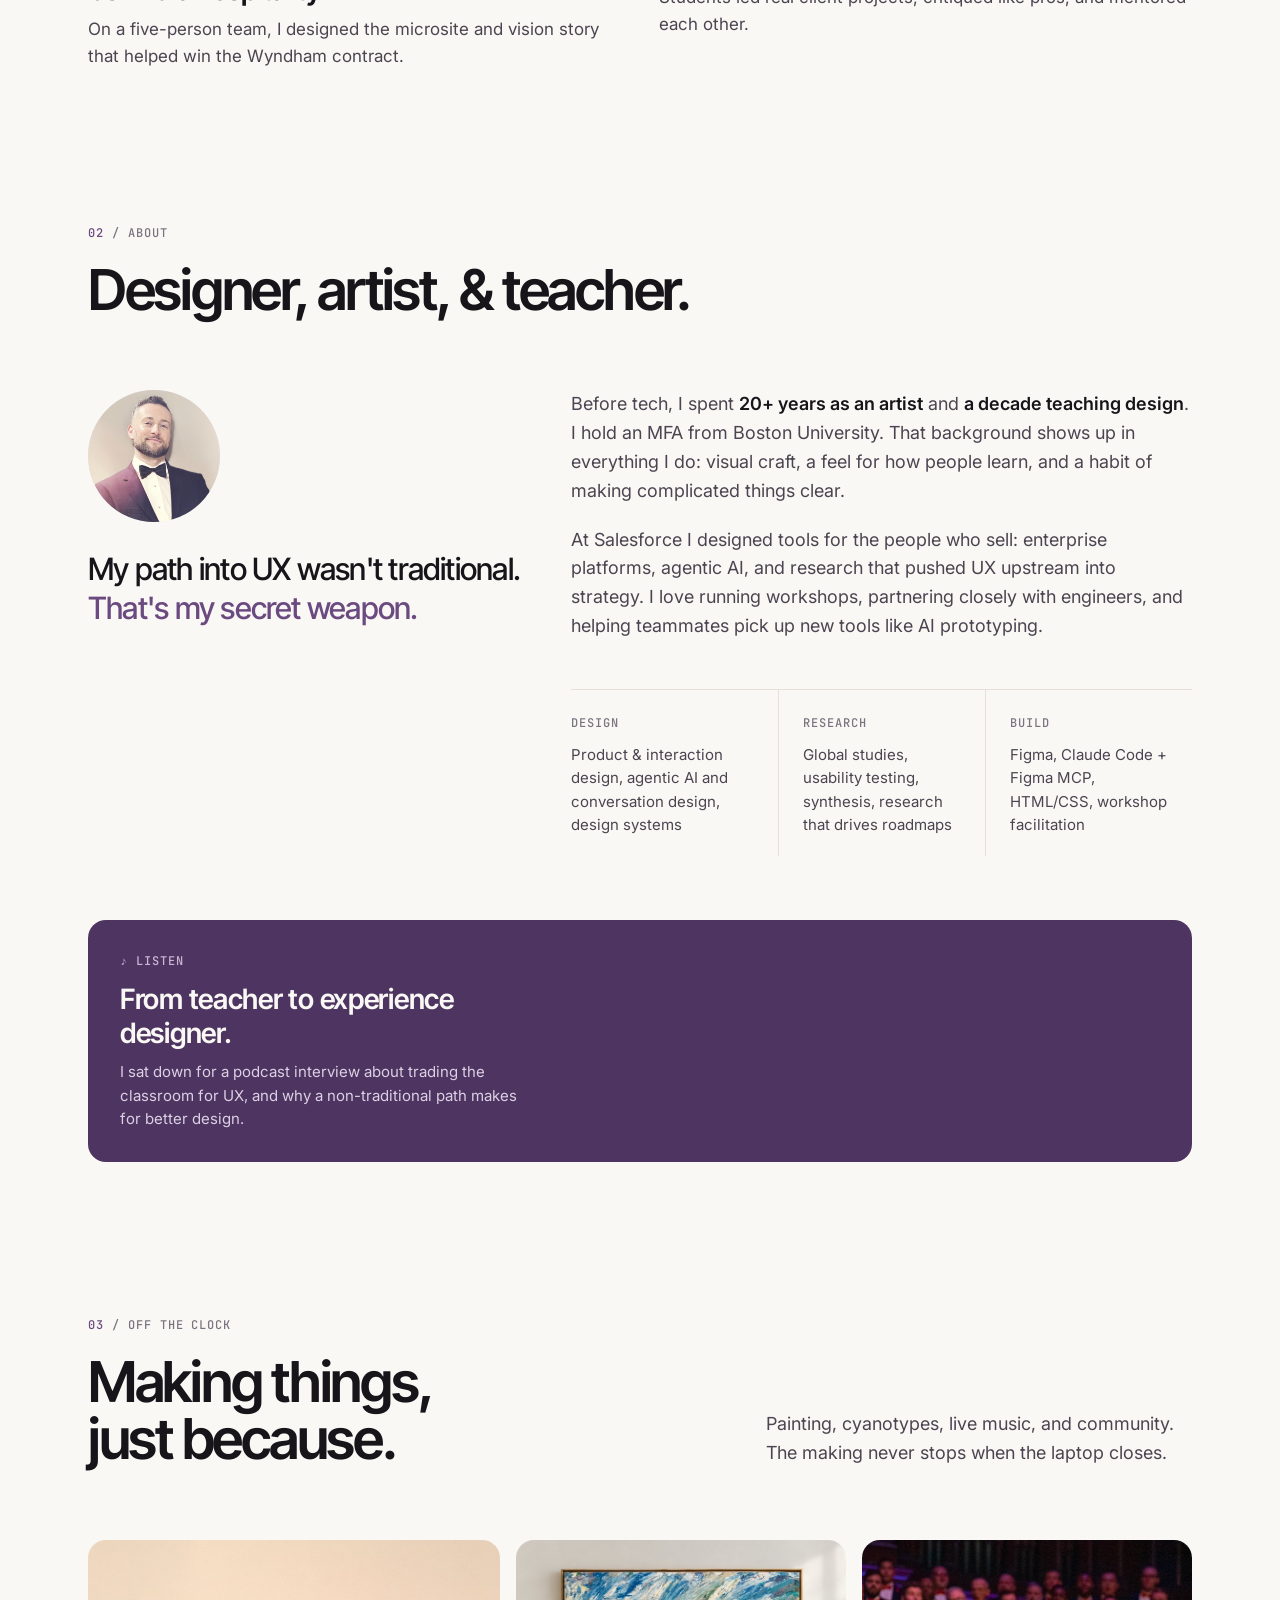
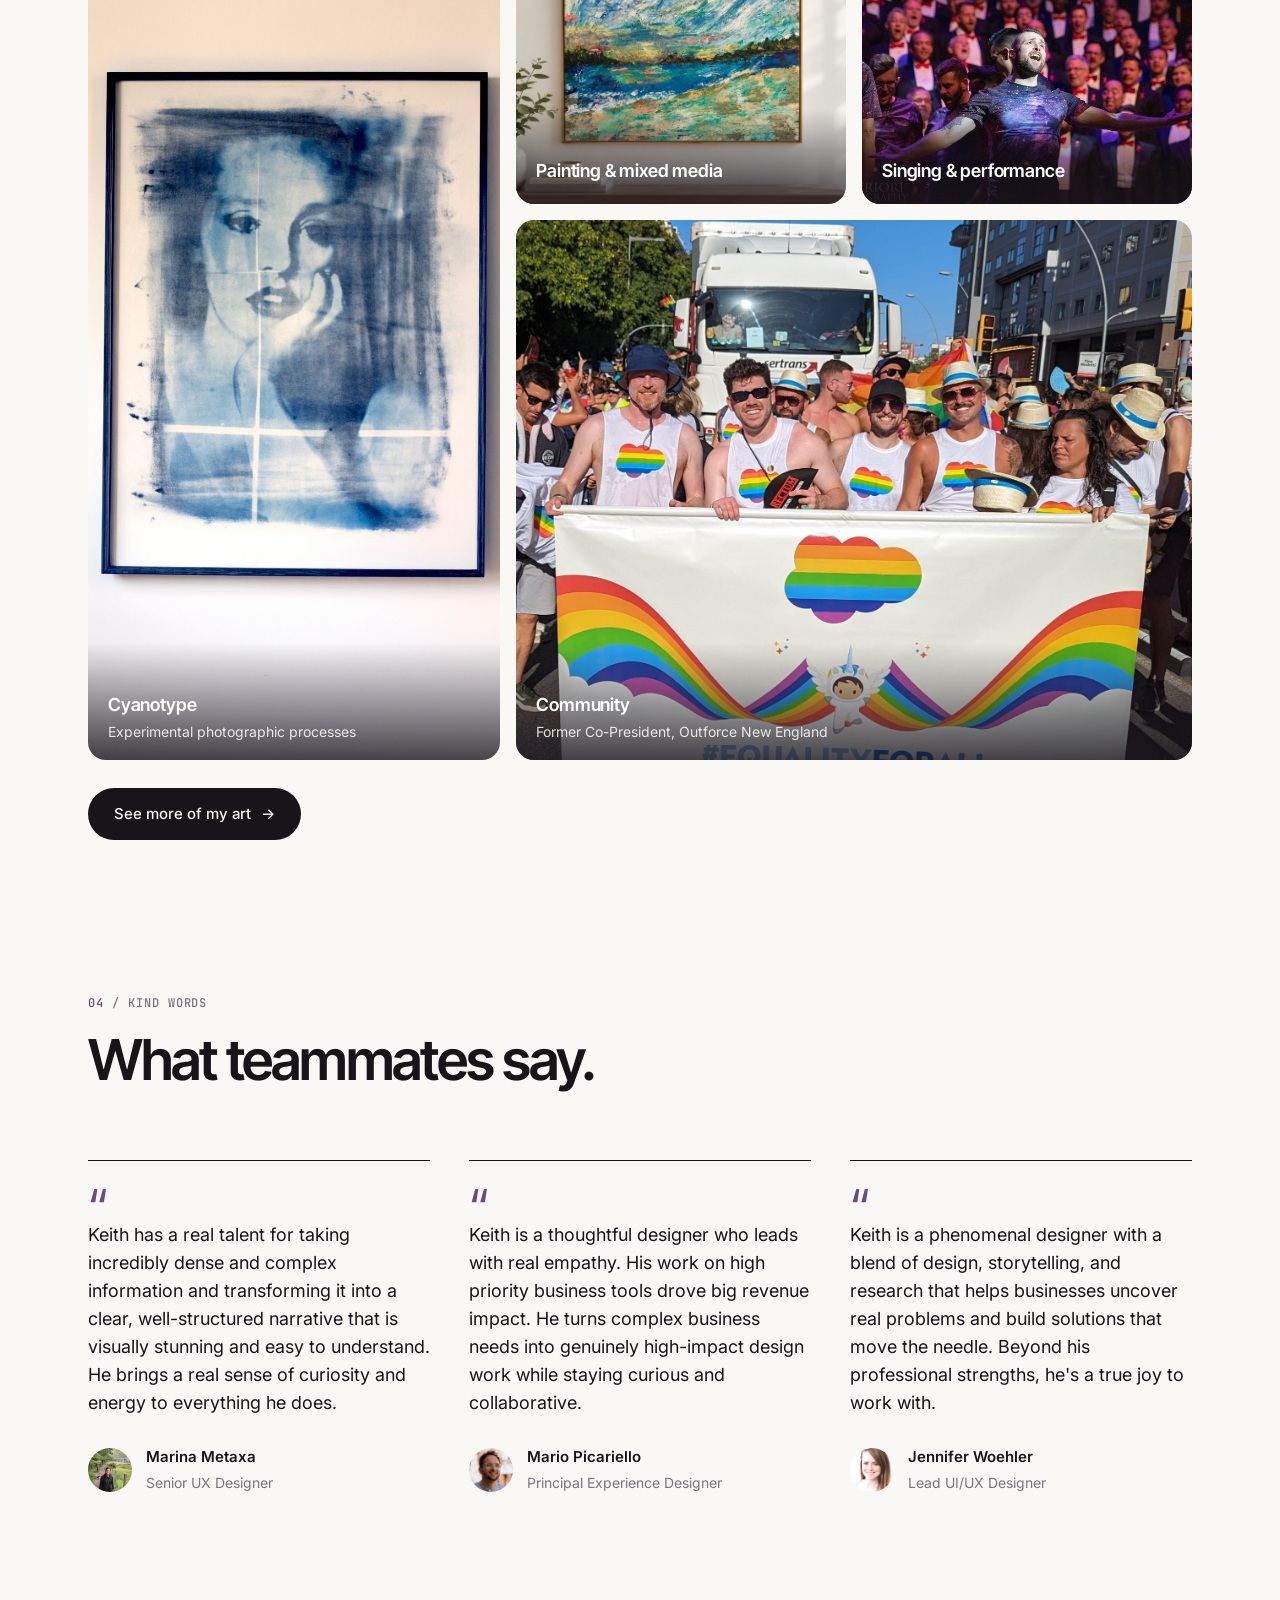
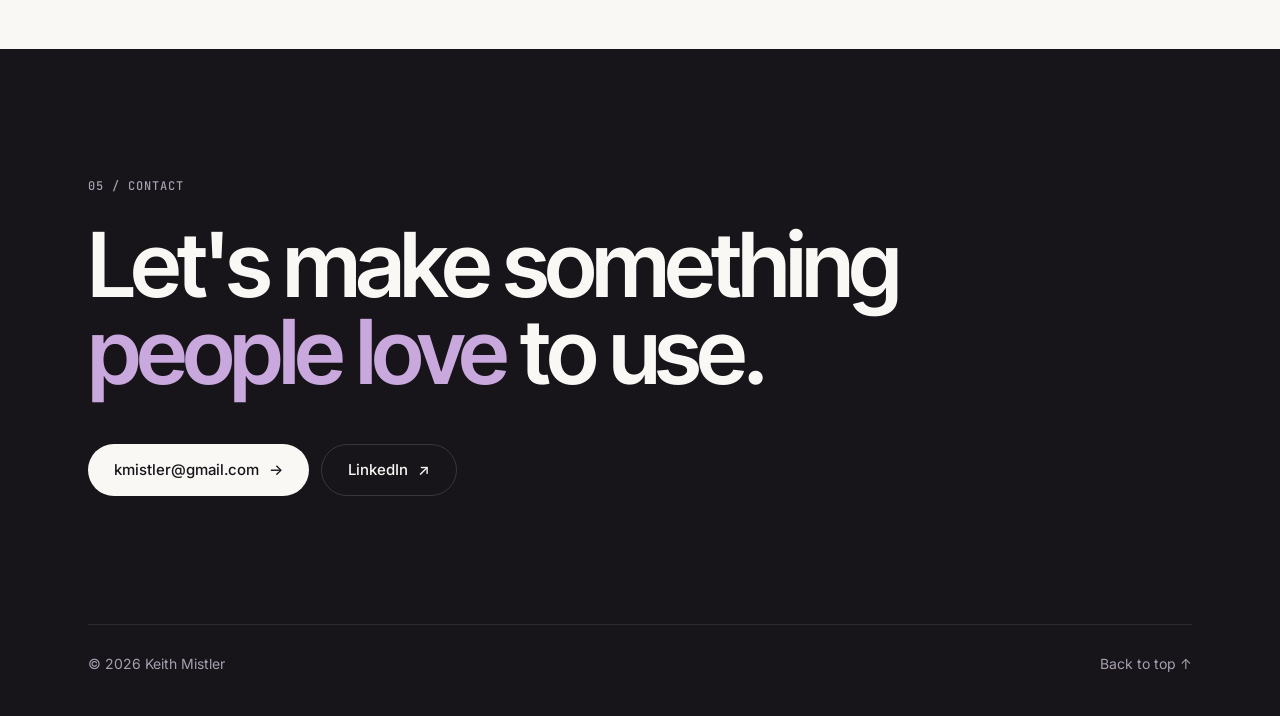
==== commit 2628610f: "added hero agent and updated images" ====
--- a/index.html
+++ b/index.html
@@ -1,344 +1,420 @@
 <!DOCTYPE html>
 <html lang="en">
 <head>
-    <meta charset="UTF-8">
-    <meta name="viewport" content="width=device-width, initial-scale=1.0">
-    <meta name="description" content="Keith Mistler - UX Designer. Transforming complex enterprise challenges into elegant, strategic solutions that drive measurable impact.">
-    <title>Keith Mistler - UX Designer | Strategic Product & Enterprise Design</title>
-
-    <!-- Open Graph / Social Media Preview -->
-    <meta property="og:type" content="website">
-    <meta property="og:url" content="https://keithmistler.com/">
-    <meta property="og:title" content="Keith Mistler - UX Designer | Strategic Product & Enterprise Design">
-    <meta property="og:description" content="Strategic product designer transforming complex enterprise challenges into elegant solutions that drive measurable impact. Expertise in product design, research, and AI.">
-    <meta property="og:image" content="https://keithmistler.com/keith-headshot.jpg">
-    <meta property="og:image:width" content="1888">
-    <meta property="og:image:height" content="1920">
-    <meta property="og:image:type" content="image/jpeg">
-
-    <!-- Twitter Card Preview -->
-    <meta property="twitter:card" content="summary_large_image">
-    <meta property="twitter:url" content="https://keithmistler.com/">
-    <meta property="twitter:title" content="Keith Mistler - UX Designer">
-    <meta property="twitter:description" content="Strategic product designer transforming complex enterprise challenges into elegant solutions.">
-    <meta property="twitter:image" content="https://keithmistler.com/keith-headshot.jpg">
-
-    <link rel="icon" type="image/svg+xml" href="favicon.svg">
-    <link rel="stylesheet" href="styles.css">
+  <meta charset="UTF-8">
+  <meta name="viewport" content="width=device-width, initial-scale=1.0">
+  <title>Keith Mistler · Senior UX Designer</title>
+  <meta name="description" content="Keith Mistler is a senior UX designer who makes complex enterprise tools and AI agents feel simple.">
+  <link rel="icon" type="image/svg+xml" href="favicon.svg">
+  <link rel="preconnect" href="https://fonts.googleapis.com">
+  <link rel="preconnect" href="https://fonts.gstatic.com" crossorigin>
+  <link href="https://fonts.googleapis.com/css2?family=Inter:wght@400;500;600&family=Inter+Tight:wght@500;600&family=JetBrains+Mono:wght@500&display=swap" rel="stylesheet">
+  <link rel="stylesheet" href="styles.css">
+  <script>document.documentElement.classList.add('js');</script>
 </head>
 <body>
-    <!-- Navigation -->
-    <nav class="navbar">
-        <div class="navbar-container">
-            <div class="navbar-logo">
-                <a href="index.html">Keith Mistler</a>
-            </div>
-            <div class="hamburger" id="hamburger">
-                <span></span>
-                <span></span>
-                <span></span>
-            </div>
-            <ul class="nav-menu" id="navMenu">
-                <li><a href="index.html" class="nav-link">Home</a></li>
-                <li><a href="#work" class="nav-link">Work</a></li>
-                <li><a href="#about" class="nav-link">About</a></li>
-                <li><a href="#contact" class="nav-link">Contact</a></li>
-            </ul>
-        </div>
-    </nav>
-
-    <!-- Hero Section -->
+
+  <header class="nav" id="nav">
+    <div class="wrap nav-inner">
+      <a href="#top" class="wordmark">Keith Mistler<span>.</span></a>
+      <button class="menu-btn" id="menuBtn" aria-label="Open menu" aria-expanded="false" aria-controls="navLinks"><span></span><span></span></button>
+      <ul class="nav-links" id="navLinks">
+        <li><a href="#work">Work</a></li>
+        <li><a href="#about">About</a></li>
+        <li><a href="#play">Play</a></li>
+        <li><a href="consulting.html">Consulting</a></li>
+        <li><a href="#contact" class="nav-cta">Get in touch</a></li>
+      </ul>
+    </div>
+  </header>
+
+  <main id="top">
+
+    <!-- Hero -->
     <section class="hero">
-        <div class="hero-container">
-            <div class="hero-content">
-                <div class="skill-tags">
-                    UX Designer. Researcher. Educator
-                </div>
-                <h1 class="hero-title">
-                    Hey I'm Keith
-                </h1>
-                <p class="hero-subtitle">
-                    Powered by curiosity and a little AI, I untangle complex business problems to craft inclusive, high-growth digital products. And I train others to do the same.
-                </p>
-                <div class="hero-cta">
-                    <a href="#work" class="cta-button primary">See my work</a>
-                    <a href="https://www.linkedin.com/in/kmarchmistler" target="_blank" class="cta-button secondary">Connect on LinkedIn →</a>
-                </div>
-            </div>
-            <div class="hero-image-wrapper">
-                <img src="keith-headshot.jpg" alt="Keith Mistler" class="hero-image">
-            </div>
-        </div>
+      <div class="wrap hero-grid">
+        <div>
+          <div class="status"><span class="status-dot"></span>Open to new roles · Boston, MA</div>
+          <h1>Designing for <em>happier humans</em> and fewer clicks.</h1>
+          <p class="hero-lede">I'm Keith, a senior UX designer who makes complex enterprise tools and AI agents feel simple. I spent 5 years designing at Salesforce, where my work helped close <strong>$110M+ in deals</strong> and saved users hours every week. These days I'm prototyping with AI and building with code.</p>
+          <div class="actions">
+            <a href="#work" class="btn btn-primary">See the work <span class="arrow">→</span></a>
+            <a href="https://www.linkedin.com/in/kmarchmistler" target="_blank" rel="noopener" class="btn btn-ghost">LinkedIn <span class="arrow">↗</span></a>
+          </div>
+        </div>
+
+        <div class="agent" id="agent">
+          <div class="agent-glow" aria-hidden="true"></div>
+          <div class="agent-card">
+            <div class="agent-top">
+              <span class="agent-orb" aria-hidden="true"></span>
+              <div class="agent-id"><b>Ask about Keith</b><span>Portfolio agent</span></div>
+              <span class="agent-live"><i></i>Live</span>
+            </div>
+            <div class="agent-thread" id="agentThread" role="log" aria-live="off" aria-label="Conversation about Keith"></div>
+            <div class="agent-suggest" id="agentSuggest" aria-label="Suggested questions"></div>
+            <form class="agent-input" id="agentForm" autocomplete="off">
+              <label for="agentQ" class="sr-only">Ask a question about Keith</label>
+              <input id="agentQ" type="text" maxlength="140" placeholder="Ask anything about Keith…">
+              <button class="agent-send" type="submit" aria-label="Send question">↑</button>
+            </form>
+          </div>
+        </div>
+      </div>
+      <div class="wrap hero-stats">
+          <div class="stats">
+            <div class="stat"><div class="stat-num">$110M<sup>+</sup></div><p>in closed deals my design work contributed to</p></div>
+            <div class="stat"><div class="stat-num">16.9K</div><p>users on the sales platform I helped redesign</p></div>
+            <div class="stat"><div class="stat-num">~2 hrs</div><p>saved per seller each week by an AI agent I designed</p></div>
+            <div class="stat"><div class="stat-num">1,000<sup>+</sup></div><p>students taught across a decade of design education</p></div>
+          </div>
+      </div>
     </section>
 
-    <!-- Work Section -->
-    <section id="work" class="work-section">
-        <div class="work-container">
-            <div class="section-header">
-                <h2>Featured Projects</h2>
-                <p>A selection of strategic design work across product, research, AI, and experience design</p>
-            </div>
-
-            <div class="projects-grid">
-                <!-- Project 1: Solutions Workspace -->
-                <a href="project-solutions-workspace.html" class="project-card">
-                    <div class="project-card-image">
-                        <img src="solutions-workspace.jpg" alt="Solutions Workspace">
-                        <div class="project-overlay"></div>
-                    </div>
-                    <div class="project-card-content">
-                        <div class="project-meta">
-                            <span class="project-role">Product Design</span>
-                            <span class="project-type">Enterprise Software</span>
-                        </div>
-                        <h3 class="project-title">From Fragmented Assets to $100M Impact</h3>
-                        <p class="project-subtitle">Architecting Salesforce's #2 SE Platform</p>
-                        <p class="project-description">Unlocked over $100M in new revenue and streamlined daily workflows for thousands of sales engineers by re-architecting Salesforce's #2 internal platform. Simplified complex, fragmented assets into an intuitive system built for speed and deal execution.</p>
-                        <div class="project-arrow">→</div>
-                    </div>
-                </a>
-
-                <!-- Project 2: Phone a Friend Agent -->
-                <a href="project-phone-a-friend.html" class="project-card">
-                    <div class="project-card-image">
-                        <img src="phone-a-friend-cover.png" alt="Phone a Friend Agent">
-                        <div class="project-overlay"></div>
-                    </div>
-                    <div class="project-card-content">
-                        <div class="project-meta">
-                            <span class="project-role">AI Product Design</span>
-                            <span class="project-type">Product Strategy</span>
-                        </div>
-                        <h3 class="project-title">Building an Expert Agent That Eliminates Search Friction</h3>
-                        <p class="project-subtitle">Designing the Phone a Friend Agent</p>
-                        <p class="project-description">Cut search friction to zero and accelerated sales response times by designing an AI agent that matches sales teams with domain experts in real time. Replaced manual, time-consuming searches with instant, direct routing.</p>
-                        <div class="project-arrow">→</div>
-                    </div>
-                </a>
-
-                <!-- Project 3: Sales Planning Research -->
-                <a href="project-sales-planning.html" class="project-card">
-                    <div class="project-card-image">
-                        <img src="sales-planning-cover.png" alt="Sales Planning Research">
-                        <div class="project-overlay"></div>
-                    </div>
-                    <div class="project-card-content">
-                        <div class="project-meta">
-                            <span class="project-role">UX Research</span>
-                            <span class="project-type">Strategy & Research</span>
-                        </div>
-                        <h3 class="project-title">Account Planning Research That Reshaped Salesforce's FY27 Roadmap</h3>
-                        <p class="project-subtitle">Building an AI Powered UX Research Plan</p>
-                        <p class="project-description">Maximized AI tool adoption and planning velocity by pinpointing the exact factors required for sales teams to trust automated recommendations. Translated deep qualitative research into design strategy that turned ignored suggestions into actionable guidance.</p>
-                        <div class="project-arrow">→</div>
-                    </div>
-                </a>
-
-                <!-- Project 4: Wyndham Hotels -->
-                <a href="project-wyndham.html" class="project-card">
-                    <div class="project-card-image">
-                        <img src="wyndham.jpg" alt="Wyndham Hotels & Resorts">
-                        <div class="project-overlay"></div>
-                    </div>
-                    <div class="project-card-content">
-                        <div class="project-meta">
-                            <span class="project-role">Experience Design</span>
-                            <span class="project-type">Enterprise Sales</span>
-                        </div>
-                        <h3 class="project-title">Securing a Multi-Million Dollar Sales Win</h3>
-                        <p class="project-subtitle">Building the Future Vision for a Major Hotel Enterprise</p>
-                        <p class="project-description">Secured a multi-million dollar enterprise contract with Wyndham Hotels & Resorts by designing and delivering a winning solution pitch. Proved the direct business ROI of user experience design by transforming client proposals into signed deals.</p>
-                        <div class="project-arrow">→</div>
-                    </div>
-                </a>
-
-                <!-- Project 5: Digital Publishing Course -->
-                <a href="project-digital-publishing.html" class="project-card">
-                    <div class="project-card-image">
-                        <img src="content-display-templates.png" alt="Digital Publishing Course">
-                        <div class="project-overlay"></div>
-                    </div>
-                    <div class="project-card-content">
-                        <div class="project-meta">
-                            <span class="project-role">Creative Direction</span>
-                            <span class="project-type">Education & Leadership</span>
-                        </div>
-                        <h3 class="project-title">Empowering Next-Gen Creatives</h3>
-                        <p class="project-subtitle">Building a Student-Run Creative Studio</p>
-                        <p class="project-description">I led the creative direction for a course where students actually teach each other. The goal was to build real leaders and create a system where learning comes from peers. It stuck because it was genuine.</p>
-                        <div class="project-arrow">→</div>
-                    </div>
-                </a>
-            </div>
-        </div>
+    <!-- Work -->
+    <section class="section" id="work">
+      <div class="wrap">
+        <div class="section-head reveal">
+          <div>
+            <span class="label"><span class="num">01</span> / Selected work</span>
+            <h2>Work that shipped and moved numbers.</h2>
+          </div>
+          <p>Product design, AI, and research for enterprise sales teams, plus a few stories from the classroom.</p>
+        </div>
+
+        <div class="work-grid">
+          <a href="project-phone-a-friend.html" class="card feature reveal">
+            <div class="card-media">
+              <picture>
+                <source media="(max-width: 720px)" srcset="img/paf.jpg">
+                <img src="img/paf-wide.jpg" alt="Phone a Friend agent conversation in Slack" loading="lazy">
+              </picture>
+              <span class="go">→</span>
+            </div>
+            <div class="card-meta label"><span>AI Product Design</span><span>Agentforce · Launched</span></div>
+            <h3>An AI agent that finds the rep who already won your deal</h3>
+            <p>I designed a Sales Agent skill that matches sellers with peers who closed similar deals. In its first rollout, 296 sellers started 2,138 conversations and saved about 2 hours a week each.</p>
+          </a>
+
+          <a href="project-solutions-workspace.html" class="card reveal">
+            <div class="card-media">
+              <img src="img/sw-cover-2026.jpg" alt="Solutions Workspace interface" loading="lazy">
+              <span class="go">→</span>
+            </div>
+            <div class="card-meta label"><span>Product Design</span><span>Enterprise</span></div>
+            <h3>From scattered assets to a platform 16.9K people use</h3>
+            <p>I rebuilt navigation, demos, and content templates for an internal sales platform. Resources became its second most-clicked destination.</p>
+          </a>
+
+          <a href="project-sales-planning.html" class="card reveal">
+            <div class="card-media">
+              <img src="img/sp.jpg" alt="Sales planning research findings" loading="lazy">
+              <span class="go">→</span>
+            </div>
+            <div class="card-meta label"><span>UX Research</span><span>Global study</span></div>
+            <h3>Research that reshaped a sales planning roadmap</h3>
+            <p>I spotted a gap nobody owned, led a 38-seller global study, and turned it into a recurring research program.</p>
+          </a>
+
+          <a href="project-wyndham.html" class="card reveal">
+            <div class="card-media">
+              <img src="img/wy.jpg" alt="Wyndham future vision experience" loading="lazy">
+              <span class="go">→</span>
+            </div>
+            <div class="card-meta label"><span>Experience Design</span><span>Storytelling</span></div>
+            <h3>The future-vision story behind a hospitality win</h3>
+            <p>On a five-person team, I designed the microsite and vision story that helped win the Wyndham contract.</p>
+          </a>
+
+          <a href="project-digital-publishing.html" class="card reveal">
+            <div class="card-media">
+              <img src="img/dp.jpg" alt="Student creative studio work" loading="lazy">
+              <span class="go">→</span>
+            </div>
+            <div class="card-meta label"><span>Creative Direction</span><span>Education</span></div>
+            <h3>Running a classroom like a creative studio</h3>
+            <p>Students led real client projects, critiqued like pros, and mentored each other.</p>
+          </a>
+        </div>
+      </div>
     </section>
 
-    <!-- About Section -->
-    <section id="about" class="about-section">
-        <div class="about-container">
-            <div class="section-header">
-                <h2>Behind the Curtain</h2>
-                <p>Strategic design that transforms complex enterprise challenges into elegant, high-impact solutions</p>
-            </div>
-
-            <!-- Impact Stats -->
-            <div class="about-stats">
-                <div class="stat-card">
-                    <div class="stat-label">$110M</div>
-                    <div class="stat-description">million in revenue generated</div>
-                </div>
-                <div class="stat-card">
-                    <div class="stat-label">15+</div>
-                    <div class="stat-description">years in UX, graphic design, and design education</div>
-                </div>
-                <div class="stat-card">
-                    <div class="stat-label">1000+</div>
-                    <div class="stat-description">future designers mentored and taught</div>
-                </div>
-            </div>
-
-            <div class="about-intro">
-                <h3>Hey, I'm Keith! Thanks for coming to meet me.</h3>
-                <p>
-                    I am a Senior UX Designer who sits right at the intersection of complex human problems, business strategy, and emerging technology. My sweet spot is translating high-stakes business requirements into intuitive customer narratives that empower sales teams to win deals, accelerate quota attainment, and drive real organizational growth. Over the past several years, my design work has touched enterprise CRM platforms, agentic AI interfaces, and collaborative tooling, directly contributing to over $110 million in closed revenue.
-                </p>
-                <p>
-                    My path to enterprise UX wasn't traditional, and that is my secret superpower. Before designing for the world's top CRM SaaS company, I spent over 15 years as a cutting-edge design educator in secondary and higher education, along with 20+ years as a fine and commercial artist. Holding a terminal MFA degree from Boston University, I bring a deeply rooted foundation in visual craft, behavioral psychology, and mentorship to every product cycle.
-                </p>
-                <p>
-                    I love the synergy between design and engineering, serving as a translator who bridges development logic with human-centered product vision. Whether facilitating strategy workshops, leveraging AI as a creative partner for rapid prototyping and synthesis, or building scalable design system components, I focus on creating experiences that give users clarity and control.
-                </p>
-            </div>
-
-            <div class="passions-grid">
-                <div class="passion-card passion-card-1">
-                    <img src="performance.jpg" alt="Keith performing on stage">
-                    <div class="passion-content">
-                        <h4>Singing & Performance</h4>
-                        <p>Music, singing, and dancing are essential to my life. I love the energy of live music events and the joy of moving to rhythm.</p>
-                    </div>
-                </div>
-
-                <div class="passion-card passion-card-2">
-                    <img src="pride-parade.jpg" alt="Keith at Pride parade">
-                    <div class="passion-content">
-                        <h4>Equality & Community</h4>
-                        <p>As former Co-President of Outforce New England, I'm committed to fostering environments where diversity, equity, inclusion, and social justice flourish.</p>
-                    </div>
-                </div>
-
-                <div class="passion-card passion-card-3">
-                    <img src="art-landscape.png" alt="Abstract landscape artwork">
-                    <div class="passion-content">
-                        <h4>Painting & Mixed Media</h4>
-                        <p>I'm constantly exploring experimental photographic processes and new ways of artmaking—cyanotype, mixed media, and beyond.</p>
-                    </div>
-                </div>
-
-                <div class="passion-card passion-card-4">
-                    <img src="art-cyanotype.png" alt="Cyanotype portrait">
-                    <div class="passion-content">
-                        <h4>Creative Exploration</h4>
-                        <p>At the end of the day, I'm motivated by making things, looking at things, and making the world around me more interesting and beautiful.</p>
-                    </div>
-                </div>
-            </div>
-        </div>
+    <!-- About -->
+    <section class="section" id="about">
+      <div class="wrap">
+        <div class="section-head reveal">
+          <div>
+            <span class="label"><span class="num">02</span> / About</span>
+            <h2>Designer, artist, &amp; teacher.</h2>
+          </div>
+        </div>
+
+
+        <div class="about-grid reveal">
+          <div class="about-side">
+            <div class="portrait"><img src="img/keith-portrait.jpg" alt="Keith Mistler"></div>
+            <p class="about-quote">My path into UX wasn't traditional. <em>That's my secret weapon.</em></p>
+          </div>
+          <div class="about-body">
+            <p>Before tech, I spent <strong>20+ years as an artist</strong> and <strong>a decade teaching design</strong>. I hold an MFA from Boston University. That background shows up in everything I do: visual craft, a feel for how people learn, and a habit of making complicated things clear.</p>
+            <p>At Salesforce I designed tools for the people who sell: enterprise platforms, agentic AI, and research that pushed UX upstream into strategy. I love running workshops, partnering closely with engineers, and helping teammates pick up new tools like AI prototyping.</p>
+            <div class="skills">
+              <div class="skill"><span class="label">Design</span><p>Product &amp; interaction design, agentic AI and conversation design, design systems</p></div>
+              <div class="skill"><span class="label">Research</span><p>Global studies, usability testing, synthesis, research that drives roadmaps</p></div>
+              <div class="skill"><span class="label">Build</span><p>Figma, Claude Code + Figma MCP, HTML/CSS, workshop facilitation</p></div>
+            </div>
+          </div>
+        </div>
+
+        <div class="podcast reveal">
+          <div class="podcast-copy">
+            <span class="label"><span class="num">♪</span> Listen</span>
+            <h3>From teacher to experience designer.</h3>
+            <p>I sat down for a podcast interview about trading the classroom for UX, and why a non-traditional path makes for better design.</p>
+          </div>
+          <div class="podcast-player">
+            <iframe src="https://open.spotify.com/embed/episode/2eu2Tw7s91mdIvdxQCKCnp?utm_source=generator&theme=0" width="100%" height="152" frameborder="0" allowfullscreen allow="autoplay; clipboard-write; encrypted-media; fullscreen; picture-in-picture" loading="lazy" title="Podcast: Keith Mistler, From Teacher to Experience Designer (Spotify)"></iframe>
+          </div>
+        </div>
+      </div>
     </section>
 
-
-    <!-- Testimonials Section -->
-    <section id="testimonials" class="testimonials-section">
-        <div class="testimonials-container">
-            <div class="section-header">
-                <h2>What People Say About Me</h2>
-                <p>Feedback from collaborators, colleagues, and clients</p>
-            </div>
-
-            <div class="testimonials-grid">
-                <div class="testimonial-card">
-                    <div class="testimonial-content">
-                        <p class="testimonial-text">"Keith has a real talent for taking incredibly dense and complex information and transforming it into a clear, well-structured narrative that is visually stunning and easy to understand. He brings a real sense of curiosity and energy to everything he does."</p>
-                    </div>
-                    <div class="testimonial-author">
-                        <img src="marina-metaxa.jpg" alt="Marina Metaxa" class="author-image">
-                        <div class="author-info">
-                            <p class="author-name">Marina Metaxa</p>
-                            <p class="author-title">Senior UX Designer, Salesforce</p>
-                        </div>
-                    </div>
-                </div>
-
-                <div class="testimonial-card">
-                    <div class="testimonial-content">
-                        <p class="testimonial-text">"Keith is a thoughtful designer who leads with real empathy. His work on high priority business tools drove big revenue impact. He turns complex business needs into genuinely high-impact design work while staying curious and collaborative."</p>
-                    </div>
-                    <div class="testimonial-author">
-                        <img src="mario-picariello.jpg" alt="Mario Picariello" class="author-image">
-                        <div class="author-info">
-                            <p class="author-name">Mario Picariello</p>
-                            <p class="author-title">Principal Experience Designer, Salesforce</p>
-                        </div>
-                    </div>
-                </div>
-
-                <div class="testimonial-card">
-                    <div class="testimonial-content">
-                        <p class="testimonial-text">"Keith is a phenomenal designer with a blend of design, storytelling, and research that helps businesses uncover real problems and build solutions that move the needle. Beyond his professional strengths, he's a true joy to work with."</p>
-                    </div>
-                    <div class="testimonial-author">
-                        <img src="jennifer-woehler.jpg" alt="Jennifer Woehler" class="author-image">
-                        <div class="author-info">
-                            <p class="author-name">Jennifer Woehler</p>
-                            <p class="author-title">Lead UI/UX Designer, Salesforce</p>
-                        </div>
-                    </div>
-                </div>
-            </div>
-        </div>
+    <!-- Play -->
+    <section class="section" id="play">
+      <div class="wrap">
+        <div class="section-head reveal">
+          <div>
+            <span class="label"><span class="num">03</span> / Off the clock</span>
+            <h2>Making things, just because.</h2>
+          </div>
+          <p>Painting, cyanotypes, live music, and community. The making never stops when the laptop closes.</p>
+        </div>
+
+        <div class="play-grid reveal">
+          <figure class="play-item tall">
+            <img src="img/play-cyanotype.jpg" alt="Cyanotype portrait by Keith" loading="lazy">
+            <figcaption><strong>Cyanotype</strong><span>Experimental photographic processes</span></figcaption>
+          </figure>
+          <figure class="play-item">
+            <img src="img/play-landscape.jpg" alt="Abstract landscape painting by Keith" loading="lazy">
+            <figcaption><strong>Painting &amp; mixed media</strong></figcaption>
+          </figure>
+          <figure class="play-item">
+            <img src="img/play-performance.jpg" alt="Keith performing on stage" loading="lazy">
+            <figcaption><strong>Singing &amp; performance</strong></figcaption>
+          </figure>
+          <figure class="play-item span2">
+            <img src="img/play-pride.jpg" alt="Keith marching at a Pride parade" loading="lazy" style="object-position: 50% 35%;">
+            <figcaption><strong>Community</strong><span>Former Co-President, Outforce New England</span></figcaption>
+          </figure>
+        </div>
+        <p class="reveal play-more"><a href="art.html" class="btn btn-primary">See more of my art <span class="arrow">→</span></a></p>
+      </div>
     </section>
 
-    <!-- Contact Section -->
-    <section id="contact" class="contact-section">
-        <div class="contact-container">
-            <h2>Let's Connect</h2>
-            <p>Feel free to reach out for collaborations or just a friendly hello 😊</p>
-            <div class="contact-content">
-                <a href="mailto:kmistler@gmail.com" class="email-link">kmistler@gmail.com</a>
-                <a href="https://www.linkedin.com/in/kmarchmistler" class="social-icon linkedin-icon" title="LinkedIn">
-                    <svg width="24" height="24" viewBox="0 0 24 24" fill="currentColor">
-                        <path d="M20.447 20.452h-3.554v-5.569c0-1.328-.475-2.236-1.986-2.236-1.081 0-1.722.731-2.004 1.437-.103.25-.129.599-.129.948v5.42h-3.554s.016-8.786 0-9.714h3.554v1.377c.43-.664 1.199-1.608 2.948-1.608 2.153 0 3.767 1.41 3.767 4.44v5.505zM5.337 8.855c-1.144 0-1.915-.758-1.915-1.707 0-.957.771-1.71 1.958-1.71 1.187 0 1.912.759 1.938 1.71 0 .949-.751 1.707-1.981 1.707zm1.581 11.597H3.715V9.038h3.203v11.414zM22.225 0H1.771C.792 0 0 .774 0 1.729v20.542C0 23.227.792 24 1.771 24h20.451C23.2 24 24 23.227 24 22.271V1.729C24 .774 23.2 0 22.225 0z"/>
-                    </svg>
-                </a>
-            </div>
-        </div>
+    <!-- Testimonials -->
+    <section class="section" id="kind-words">
+      <div class="wrap">
+        <div class="section-head reveal">
+          <div>
+            <span class="label"><span class="num">04</span> / Kind words</span>
+            <h2>What teammates say.</h2>
+          </div>
+        </div>
+
+        <div class="quotes">
+          <figure class="quote reveal">
+            <blockquote>Keith has a real talent for taking incredibly dense and complex information and transforming it into a clear, well-structured narrative that is visually stunning and easy to understand. He brings a real sense of curiosity and energy to everything he does.</blockquote>
+            <footer><img src="img/t-marina.jpg" alt=""><div><cite>Marina Metaxa</cite><span>Senior UX Designer</span></div></footer>
+          </figure>
+          <figure class="quote reveal">
+            <blockquote>Keith is a thoughtful designer who leads with real empathy. His work on high priority business tools drove big revenue impact. He turns complex business needs into genuinely high-impact design work while staying curious and collaborative.</blockquote>
+            <footer><img src="img/t-mario.jpg" alt=""><div><cite>Mario Picariello</cite><span>Principal Experience Designer</span></div></footer>
+          </figure>
+          <figure class="quote reveal">
+            <blockquote>Keith is a phenomenal designer with a blend of design, storytelling, and research that helps businesses uncover real problems and build solutions that move the needle. Beyond his professional strengths, he's a true joy to work with.</blockquote>
+            <footer><img src="img/t-jennifer.jpg" alt=""><div><cite>Jennifer Woehler</cite><span>Lead UI/UX Designer</span></div></footer>
+          </figure>
+        </div>
+      </div>
     </section>
 
-    <!-- Footer -->
-    <footer class="footer">
-        <div class="footer-content">
-            <p>&copy; 2026 Keith Mistler. All rights reserved.</p>
-        </div>
-    </footer>
-
-    <script>
-        // Hamburger menu toggle
-        const hamburger = document.getElementById('hamburger');
-        const navMenu = document.getElementById('navMenu');
-
-        hamburger.addEventListener('click', () => {
-            hamburger.classList.toggle('active');
-            navMenu.classList.toggle('active');
-        });
-
-        // Close menu when a link is clicked
-        const navLinks = document.querySelectorAll('.nav-link');
-        navLinks.forEach(link => {
-            link.addEventListener('click', () => {
-                hamburger.classList.remove('active');
-                navMenu.classList.remove('active');
-            });
-        });
-    </script>
+  </main>
+
+  <footer class="contact" id="contact">
+    <div class="wrap">
+      <span class="label">05 / Contact</span>
+      <h2>Let's make something <em>people love</em> to use.</h2>
+      <div class="contact-links">
+        <a href="mailto:kmistler@gmail.com" class="btn btn-primary">kmistler@gmail.com <span class="arrow">→</span></a>
+        <a href="https://www.linkedin.com/in/kmarchmistler" target="_blank" rel="noopener" class="btn btn-ghost">LinkedIn <span class="arrow">↗</span></a>
+      </div>
+      <div class="footer">
+        <span>© 2026 Keith Mistler</span>
+        <a href="#top">Back to top ↑</a>
+      </div>
+    </div>
+  </footer>
+
+  <script>
+    const nav = document.getElementById('nav');
+    const onScroll = () => nav.classList.toggle('scrolled', window.scrollY > 8);
+    window.addEventListener('scroll', onScroll, { passive: true });
+    onScroll();
+
+    const btn = document.getElementById('menuBtn');
+    const links = document.getElementById('navLinks');
+    btn.addEventListener('click', () => {
+      const open = btn.getAttribute('aria-expanded') === 'true';
+      btn.setAttribute('aria-expanded', String(!open));
+      links.classList.toggle('open', !open);
+    });
+    links.querySelectorAll('a').forEach(a => a.addEventListener('click', () => {
+      btn.setAttribute('aria-expanded', 'false');
+      links.classList.remove('open');
+    }));
+
+    const io = new IntersectionObserver(entries => {
+      entries.forEach(e => { if (e.isIntersecting) { e.target.classList.add('in'); io.unobserve(e.target); } });
+    }, { rootMargin: '0px 0px -8% 0px', threshold: 0.08 });
+    document.querySelectorAll('.reveal').forEach(el => io.observe(el));
+    // ---------- Hero agent ----------
+    (() => {
+      const root = document.getElementById('agent'); if (!root) return;
+      const thread = document.getElementById('agentThread'), sug = document.getElementById('agentSuggest');
+      const form = document.getElementById('agentForm'), input = document.getElementById('agentQ');
+      const RM = matchMedia('(prefers-reduced-motion: reduce)').matches;
+      const K = [
+        { id: 'designer', q: 'What kind of designer is Keith?', step: 'Reading his case studies',
+          a: 'A senior UX designer who makes **enterprise tools and AI agents** feel simple. His work helped close **$110M+ in deals**.',
+          chip: ['See the work', '#work'], kw: ['designer', 'kind of', 'who is', 'about keith', 'summary', 'tell me about', 'what does he do', 'specialty', 'specialize'] },
+        { id: 'outside', q: 'What is he like outside of work?', step: 'Checking his off-hours',
+          a: 'An **artist** at heart. He paints, makes **cyanotypes**, and sings on stage.',
+          chip: ['Off the clock', '#play'], kw: ['outside', 'hobby', 'hobbies', 'fun', 'personal', 'free time', 'weekend', 'art', 'paint', 'cyanotype', 'sing', 'music', 'creative', 'artist', 'like as a person', 'personality'] },
+        { id: 'ai', q: 'Has he designed AI agents?', step: 'Opening Phone a Friend',
+          a: 'Yes. His Sales Agent matches sellers with peers who won similar deals, and saves them about **2 hours a week**.',
+          chip: ['Phone a Friend', 'project-phone-a-friend.html'], kw: ['ai', 'agent', 'agentforce', 'chatbot', 'bot', 'llm', 'phone a friend', 'conversation design', 'artificial'] },
+        { id: 'path', q: 'How did he get into UX?', step: 'Reading his story',
+          a: 'Through teaching. **20+ years** as an artist, a decade teaching design to **1,000+ students**, and an **MFA** from Boston University.',
+          chip: ['About Keith', '#about'], kw: ['get into', 'career', 'path', 'background', 'teach', 'teacher', 'education', 'school', 'mfa', 'degree', 'boston university', 'students', 'before ux', 'non-traditional'] },
+        { id: 'platform', q: 'Can he fix a messy platform?', step: 'Opening Solutions Workspace',
+          a: 'He rebuilt a library **16.9K people** use. It became the **#2** destination in the product.',
+          chip: ['Solutions Workspace', 'project-solutions-workspace.html'], kw: ['solutions workspace', 'platform', 'messy', 'navigation', 'information architecture', ' ia', 'enterprise', 'redesign', 'library', 'complex'] },
+        { id: 'care', q: 'What does he care about?', step: 'Looking beyond the resume',
+          a: 'Making complicated things clear, and **community**. He was Co-President of **Outforce New England**.',
+          chip: ['More about Keith', '#about'], kw: ['care', 'values', 'passion', 'community', 'outforce', 'volunteer', 'believe', 'motivat', 'why design'] },
+        { id: 'research', q: 'How does he use research?', step: 'Reading the planning study',
+          a: 'He led a **38-seller global study** that reshaped a sales roadmap, then turned it into a recurring program.',
+          chip: ['Sales planning research', 'project-sales-planning.html'], kw: ['research', 'study', 'interview', 'usability', 'testing', 'roadmap', 'sales planning', 'insight', 'user testing'] },
+        { id: 'roles', q: 'Is he open to new roles?', step: 'Checking availability',
+          a: 'Yes. He\'s in **Boston** and open to **senior UX** roles.',
+          chip: ['Get in touch', '#contact'], kw: ['open to', 'hire', 'hiring', 'role', 'job', 'available', 'availability', 'opportunit', 'full-time', 'full time', 'looking for work', 'position'] },
+        { id: 'contact', q: 'How can I reach him?', step: 'Finding his contact info',
+          a: 'Email **kmistler@gmail.com** or find him on **LinkedIn**.',
+          chip: ['Email Keith', 'mailto:kmistler@gmail.com'], kw: ['contact', 'email', 'reach', 'linkedin', 'talk to', 'call', 'message', 'get in touch', 'connect'] },
+        { id: 'location', q: 'Where is he based?', step: 'Checking location',
+          a: 'Boston, Massachusetts.',
+          chip: ['Get in touch', '#contact'], kw: ['where', 'based', 'located', 'location', 'live', 'boston', 'remote', 'city'] },
+        { id: 'tools', q: 'What tools does he use?', step: 'Checking his toolkit',
+          a: '**Figma**, **Claude Code** with the Figma MCP, and **HTML/CSS**. He prototypes with AI and builds with code.',
+          chip: ['Skills', '#about'], kw: ['tool', 'figma', 'skill', 'code', 'coding', 'html', 'css', 'claude', 'prototyp', 'build', 'stack', 'software'] },
+        { id: 'experience', q: 'How long was he at Salesforce?', step: 'Checking his experience',
+          a: '**5 years**, designing tools for the people who sell: enterprise platforms, agentic AI, and research.',
+          chip: ['See the work', '#work'], kw: ['salesforce', 'years', 'experience', 'how long', 'senior', 'previous', 'company', 'worked at'] },
+        { id: 'impact', q: 'What impact has his work had?', step: 'Checking the numbers',
+          a: '**$110M+** in deals, **16.9K** users on a platform he rebuilt, and **2 hours** a week saved per seller.',
+          chip: ['See the work', '#work'], kw: ['impact', 'result', 'metric', 'number', 'deals', 'revenue', 'success', 'achievement', 'proud'] },
+        { id: 'consult', q: 'Does he do freelance work?', step: 'Opening consulting',
+          a: 'Yes. A flat-fee **UX audit** or a **landing page redesign**, for small teams and founders.',
+          chip: ['Consulting', 'consulting.html'], kw: ['freelance', 'consult', 'contract', 'audit', 'landing page', 'price', 'rate', 'cost', 'side project', 'small business'] },
+        { id: 'wyndham', q: 'Has he worked on storytelling?', step: 'Opening the Wyndham story',
+          a: 'Yes. On a five-person team, he designed the **microsite and vision story** that helped win the **Wyndham** contract.',
+          chip: ['Wyndham', 'project-wyndham.html'], kw: ['wyndham', 'hotel', 'hospitality', 'story', 'storytelling', 'vision', 'microsite', 'pitch'] },
+        { id: 'classroom', q: 'What was his classroom like?', step: 'Opening the classroom story',
+          a: 'Like a **creative studio**. Students led real client projects, critiqued like pros, and mentored each other.',
+          chip: ['Digital publishing', 'project-digital-publishing.html'], kw: ['classroom', 'digital publishing', 'studio', 'mentor', 'leadership', 'lead a team', 'manage'] }
+      ];
+      const FALLBACK = { a: 'I don\'t know that one yet. Keith would love to answer it himself.', chip: ['Email Keith', 'mailto:kmistler@gmail.com'], step: 'Searching his portfolio' };
+      const AUTO = ['designer', 'outside', 'ai', 'path', 'roles'];
+      const byId = id => K.find(k => k.id === id);
+      const esc = t => t.replace(/[&<>"]/g, c => ({ '&': '&amp;', '<': '&lt;', '>': '&gt;', '"': '&quot;' }[c]));
+      const md = t => esc(t).replace(/\*\*(.+?)\*\*/g, '<strong>$1</strong>');
+      const wait = ms => new Promise(r => setTimeout(r, ms));
+      let token = 0, live = false, visible = true, asked = new Set();
+      new IntersectionObserver(es => es.forEach(e => visible = e.isIntersecting)).observe(root);
+      const gate = async () => { while (!visible || document.hidden) await wait(400); };
+      const scroll = () => { thread.scrollTop = thread.scrollHeight; };
+      const add = (cls, html) => { const d = document.createElement('div'); d.className = 'msg ' + cls; d.innerHTML = html; thread.appendChild(d); requestAnimationFrame(() => d.classList.add('on')); scroll(); return d; };
+
+      function match(text) {
+        const t = ' ' + text.toLowerCase().replace(/[^a-z0-9$#.\s-]/g, ' ') + ' ';
+        let best = null, score = 0;
+        for (const k of K) {
+          let sc = 0;
+          for (const w of k.kw) if (t.includes(w)) sc += w.length > 5 ? 2 : 1;
+          if (sc > score) { score = sc; best = k; }
+        }
+        return score ? best : null;
+      }
+      function renderSuggest() {
+        const pool = K.filter(k => !asked.has(k.id));
+        const pick = (pool.length >= 4 ? pool : K).slice(0, 4);
+        sug.innerHTML = '<span class="agent-try">Try asking</span>' + pick.map(k => `<button type="button" data-id="${k.id}">${esc(k.q)}</button>`).join('');
+      }
+      async function answer(k, q, tok, fast) {
+        add('user', esc(q)); asked.add(k.id || '');
+        await wait(fast ? 200 : 450); if (tok !== token) return;
+        const bot = add('bot', `<div class="steps"><div class="step"><span class="spin"></span>${esc(k.step)}</div></div><div class="msg-body"></div>`);
+        const step = bot.querySelector('.step'), body = bot.querySelector('.msg-body');
+        const finish = () => { step.classList.add('done'); body.innerHTML = md(k.a); if (!bot.querySelector('.agent-chip')) bot.insertAdjacentHTML('beforeend', `<a class="agent-chip" href="${k.chip[1]}">${esc(k.chip[0])} <span>→</span></a>`); scroll(); };
+        if (RM) { finish(); return; }
+        await wait(fast ? 450 : 750); if (tok !== token) return finish();
+        step.classList.add('done');
+        const words = k.a.split(' ');
+        for (let i = 1; i <= words.length; i++) {
+          if (tok !== token) return finish();
+          if (!fast) await gate();
+          let part = words.slice(0, i).join(' '); if ((part.match(/\*\*/g) || []).length % 2) part += '**'; body.innerHTML = md(part); scroll();
+          await wait(fast ? 28 : 45 + Math.random() * 35);
+        }
+        finish();
+      }
+      function goLive() {
+        if (live) return; live = true; token++;
+        input.value = ''; input.readOnly = false;
+        thread.setAttribute('aria-live', 'polite'); root.classList.add('is-live');
+      }
+      async function ask(k, q) {
+        goLive(); const tok = ++token;
+        await answer(k || FALLBACK, q, tok, true);
+        renderSuggest();
+      }
+      sug.addEventListener('click', e => { const b = e.target.closest('button[data-id]'); if (!b) return; const k = byId(b.dataset.id); ask(k, k.q); });
+      form.addEventListener('submit', e => {
+        e.preventDefault(); const q = input.value.trim(); if (!q) return;
+        goLive(); input.value = ''; ask(match(q), q);
+      });
+      ['focus', 'pointerdown', 'keydown'].forEach(ev => input.addEventListener(ev, () => { if (!live) goLive(); }));
+
+      add('bot', '<div class="msg-body">Hi, I\'m Keith\'s portfolio agent. Ask me about his work, or about him.</div>');
+      renderSuggest();
+      if (RM) return;
+
+      (async function autoplay() {
+        const tok = token; let i = 0;
+        input.readOnly = true;
+        await wait(1600);
+        while (tok === token) {
+          const k = byId(AUTO[i]); await gate(); if (tok !== token) return;
+          for (const ch of k.q) { if (tok !== token) return; input.value += ch; await wait(34 + Math.random() * 40); }
+          await wait(350); if (tok !== token) return; input.value = '';
+          await answer(k, k.q, tok, false); if (tok !== token) return;
+          renderSuggest();
+          while (thread.children.length > 7) thread.removeChild(thread.firstChild);
+          await wait(4200); i = (i + 1) % AUTO.length;
+        }
+      })();
+    })();
+  </script>
 </body>
-</html>+</html>
--- a/styles.css
+++ b/styles.css
@@ -604,3 +604,57 @@
 }
 .play-more { margin-top: 28px; }
 .art-insta { margin-top: 20px; font-size: 17px; }
+
+/* Hero agent --------------------------------------------------------------- */
+.sr-only { position: absolute; width: 1px; height: 1px; padding: 0; margin: -1px; overflow: hidden; clip: rect(0 0 0 0); white-space: nowrap; border: 0; }
+.agent { position: relative; }
+.hero { overflow-x: clip; }
+.hero-stats { margin-top: clamp(48px, 6vw, 80px); }
+.hero:has(.hero-stats) { padding-bottom: 0; }
+.hero:has(.hero-stats) + #work { padding-top: clamp(64px, 8vw, 104px); }
+.hero-stats .stats { margin: 0; }
+.agent, .agent-card { min-width: 0; }
+@media (max-width: 900px) { .hero-grid { grid-template-columns: minmax(0, 1fr); } }
+@media (max-width: 900px) { .agent-glow { inset: 8% 0 -4% 0; } }
+.agent-glow { position: absolute; inset: 8% -6% -4% 4%; background: radial-gradient(60% 60% at 70% 30%, #C9A9DD 0%, transparent 70%), radial-gradient(50% 50% at 20% 80%, #9EC5F0 0%, transparent 70%); filter: blur(40px); opacity: .7; animation: agentGlow 12s ease-in-out infinite alternate; z-index: 0; }
+@keyframes agentGlow { to { transform: translate(-4%, 3%) scale(1.06); opacity: .9; } }
+.agent-card { position: relative; z-index: 1; height: clamp(500px, 40vw, 580px); display: flex; flex-direction: column; border-radius: 24px; background: linear-gradient(160deg, #1D1922 0%, #141117 100%); color: #EDE7F1; border: 1px solid rgba(255,255,255,.08); box-shadow: 0 40px 80px -30px rgba(40,20,60,.55), inset 0 1px 0 rgba(255,255,255,.06); overflow: hidden; }
+.agent-top { display: flex; align-items: center; gap: 12px; padding: 18px 20px; border-bottom: 1px solid rgba(255,255,255,.07); }
+.agent-orb { width: 30px; height: 30px; border-radius: 50%; background: conic-gradient(from 0deg, #C9A9DD, #9EC5F0, #F3C6D8, #C9A9DD); animation: spin 6s linear infinite; box-shadow: 0 0 18px rgba(201,169,221,.55); flex-shrink: 0; }
+@keyframes spin { to { transform: rotate(360deg); } }
+.agent-id b { display: block; font-family: var(--display); font-weight: 600; font-size: 15px; letter-spacing: -.01em; }
+.agent-id span { font-family: var(--mono); font-size: 11px; letter-spacing: .06em; text-transform: uppercase; color: #9C93A6; }
+.agent-live { margin-left: auto; display: inline-flex; align-items: center; gap: 6px; font-family: var(--mono); font-size: 11px; letter-spacing: .06em; text-transform: uppercase; color: #9C93A6; }
+.agent-live i { width: 7px; height: 7px; border-radius: 50%; background: #4ADE80; box-shadow: 0 0 0 3px rgba(74,222,128,.18); animation: pulse 2s ease-in-out infinite; }
+@keyframes pulse { 50% { box-shadow: 0 0 0 6px rgba(74,222,128,0); } }
+.agent-thread { flex: 1; min-height: 0; overflow: hidden; padding: 18px 20px 8px; display: flex; flex-direction: column; gap: 12px; -webkit-mask-image: linear-gradient(to bottom, transparent 0, #000 48px); mask-image: linear-gradient(to bottom, transparent 0, #000 48px); scrollbar-width: thin; scrollbar-color: rgba(255,255,255,.15) transparent; }
+.agent-thread > :first-child { margin-top: auto; }
+.is-live .agent-thread { overflow-y: auto; }
+.msg { opacity: 0; transform: translateY(8px); transition: opacity .4s var(--ease), transform .4s var(--ease); max-width: 88%; font-size: 15px; line-height: 1.5; flex-shrink: 0; }
+.msg.on { opacity: 1; transform: none; }
+.msg.user { align-self: flex-end; background: #6B4A80; color: #fff; padding: 9px 14px; border-radius: 16px 16px 4px 16px; overflow-wrap: anywhere; }
+.msg.bot { align-self: flex-start; }
+.msg.bot .msg-body { color: #D9D2E0; }
+.msg.bot strong { color: #fff; font-weight: 600; background: linear-gradient(transparent 62%, rgba(201,169,221,.35) 62%); }
+.steps { display: flex; flex-direction: column; gap: 5px; margin-bottom: 8px; }
+.step { display: flex; align-items: center; gap: 8px; font-family: var(--mono); font-size: 12px; color: #9C93A6; animation: stepIn .3s var(--ease); }
+@keyframes stepIn { from { opacity: 0; transform: translateX(-4px); } }
+.step .spin { width: 12px; height: 12px; border-radius: 50%; border: 2px solid rgba(201,169,221,.3); border-top-color: #C9A9DD; animation: spin .8s linear infinite; flex-shrink: 0; }
+.step.done .spin { animation: none; border: 0; background: #4ADE80; -webkit-mask: url("data:image/svg+xml,%3Csvg xmlns='http://www.w3.org/2000/svg' viewBox='0 0 12 12'%3E%3Cpath d='M2 6.5l2.5 2.5L10 3.5' stroke='black' stroke-width='2' fill='none' stroke-linecap='round'/%3E%3C/svg%3E") center/contain no-repeat; mask: url("data:image/svg+xml,%3Csvg xmlns='http://www.w3.org/2000/svg' viewBox='0 0 12 12'%3E%3Cpath d='M2 6.5l2.5 2.5L10 3.5' stroke='black' stroke-width='2' fill='none' stroke-linecap='round'/%3E%3C/svg%3E") center/contain no-repeat; }
+.agent-chip { display: inline-flex; align-items: center; gap: 6px; margin-top: 10px; padding: 6px 12px; border-radius: 999px; border: 1px solid rgba(201,169,221,.45); color: #E3D3ED; font-size: 13px; font-weight: 500; animation: stepIn .35s var(--ease); transition: background .2s, border-color .2s; }
+.agent-chip:hover { background: rgba(201,169,221,.15); border-color: #C9A9DD; }
+.agent-chip span { transition: transform .25s var(--ease); }
+.agent-chip:hover span { transform: translateX(3px); }
+.agent-suggest { display: flex; gap: 6px; overflow-x: auto; padding: 8px 14px 2px; scrollbar-width: none; -webkit-mask-image: linear-gradient(90deg, #000 85%, transparent); mask-image: linear-gradient(90deg, #000 85%, transparent); }
+.agent-suggest::-webkit-scrollbar { display: none; }
+.agent-try { flex-shrink: 0; align-self: center; font-family: var(--mono); font-size: 10.5px; letter-spacing: .06em; text-transform: uppercase; color: #6F6778; margin-right: 2px; }
+.agent-suggest button { flex-shrink: 0; border: 1px solid rgba(255,255,255,.12); background: rgba(255,255,255,.04); color: #D9D2E0; font: 500 13px var(--sans); padding: 7px 12px; border-radius: 999px; cursor: pointer; transition: background .2s, border-color .2s, color .2s; }
+.agent-suggest button:hover { background: rgba(201,169,221,.16); border-color: rgba(201,169,221,.6); color: #fff; }
+.agent-input { margin: 8px 14px 14px; display: flex; align-items: center; gap: 8px; min-height: 48px; padding: 0 7px 0 16px; border-radius: 14px; background: rgba(255,255,255,.05); border: 1px solid rgba(255,255,255,.1); transition: border-color .2s, background .2s; }
+.agent-input:focus-within { border-color: rgba(201,169,221,.7); background: rgba(255,255,255,.07); }
+.agent-input input { flex: 1; min-width: 0; background: none; border: 0; outline: 0; color: #EDE7F1; font: 15px var(--sans); caret-color: #C9A9DD; }
+.agent-input input::placeholder { color: #6F6778; }
+.agent-send { width: 34px; height: 34px; border-radius: 10px; display: grid; place-items: center; background: #6B4A80; color: #fff; font-size: 15px; border: 0; cursor: pointer; transition: background .2s, transform .2s var(--ease); flex-shrink: 0; }
+.agent-send:hover { background: #7E5A95; transform: translateY(-1px); }
+@media (max-width: 900px) { .agent-card { height: 520px; } .agent { max-width: 560px; } }
+@media (prefers-reduced-motion: reduce) { .agent-glow, .agent-orb, .agent-live i { animation: none; } }
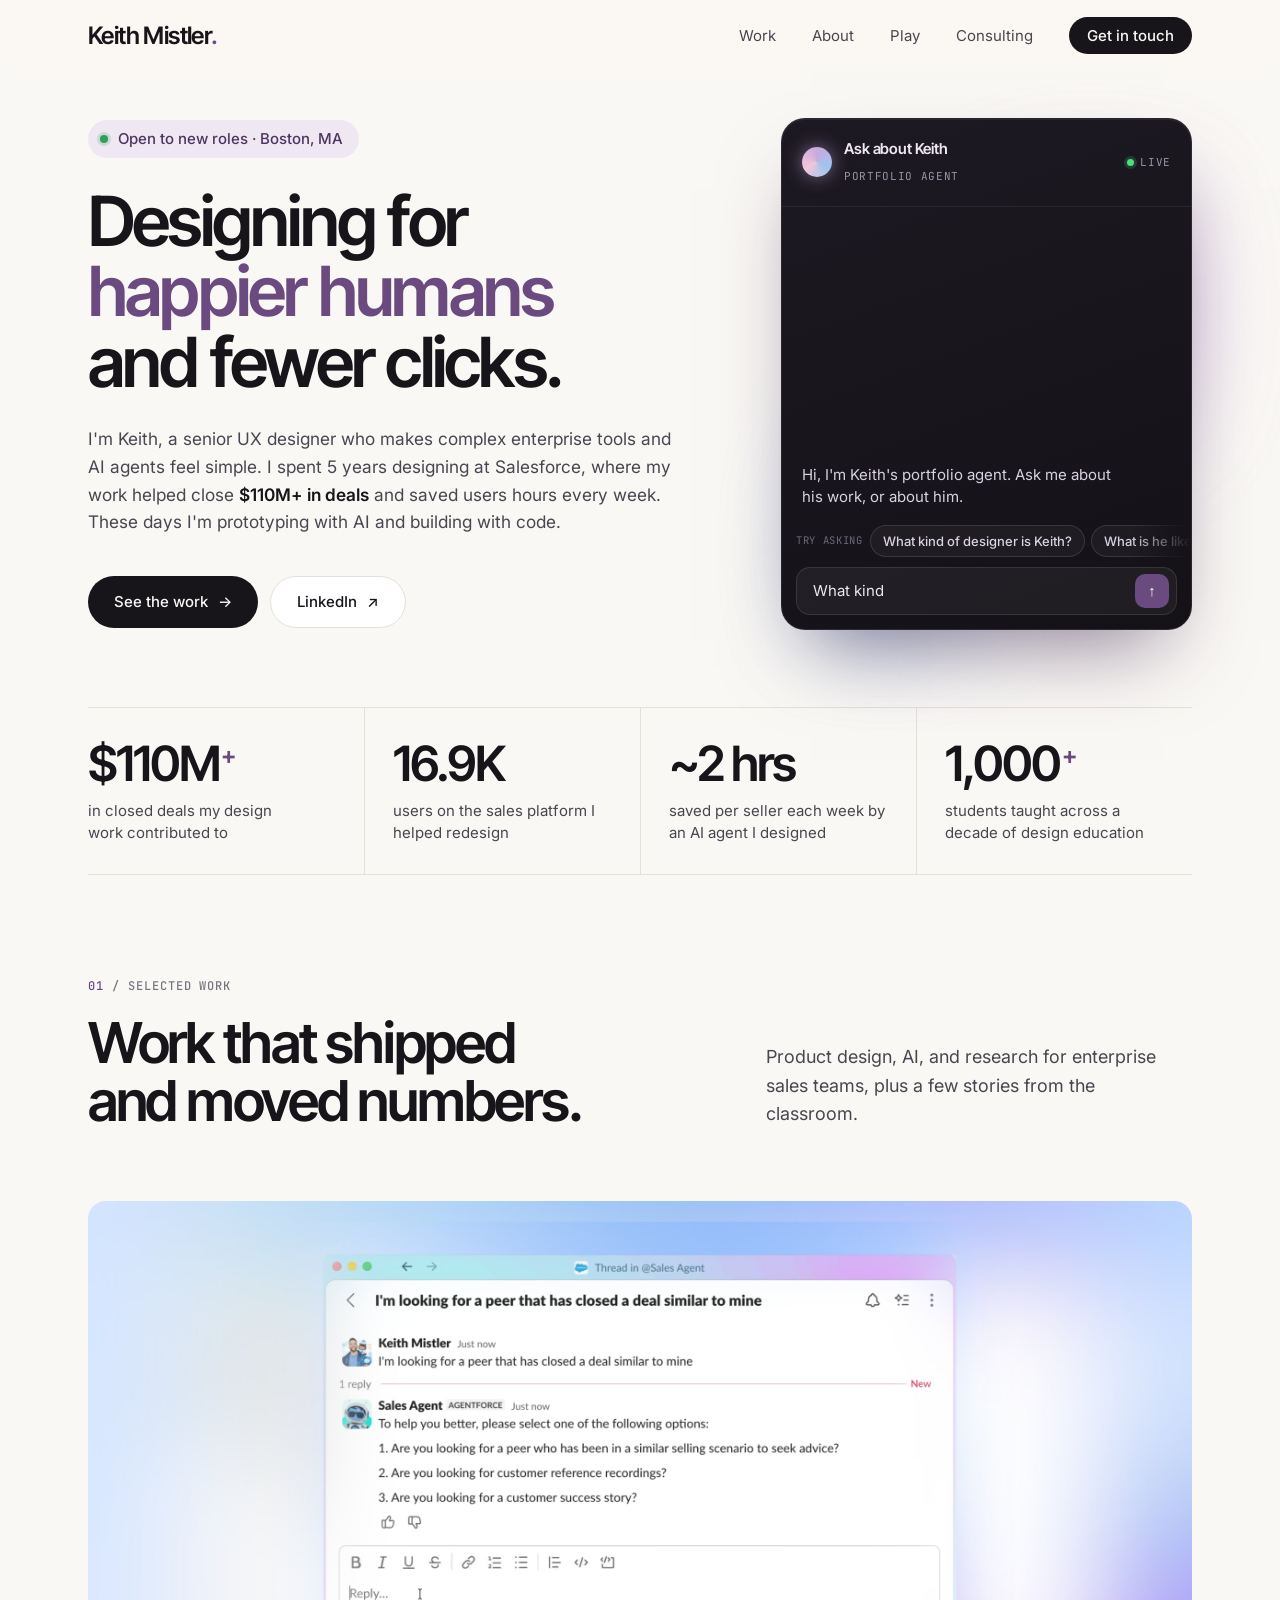
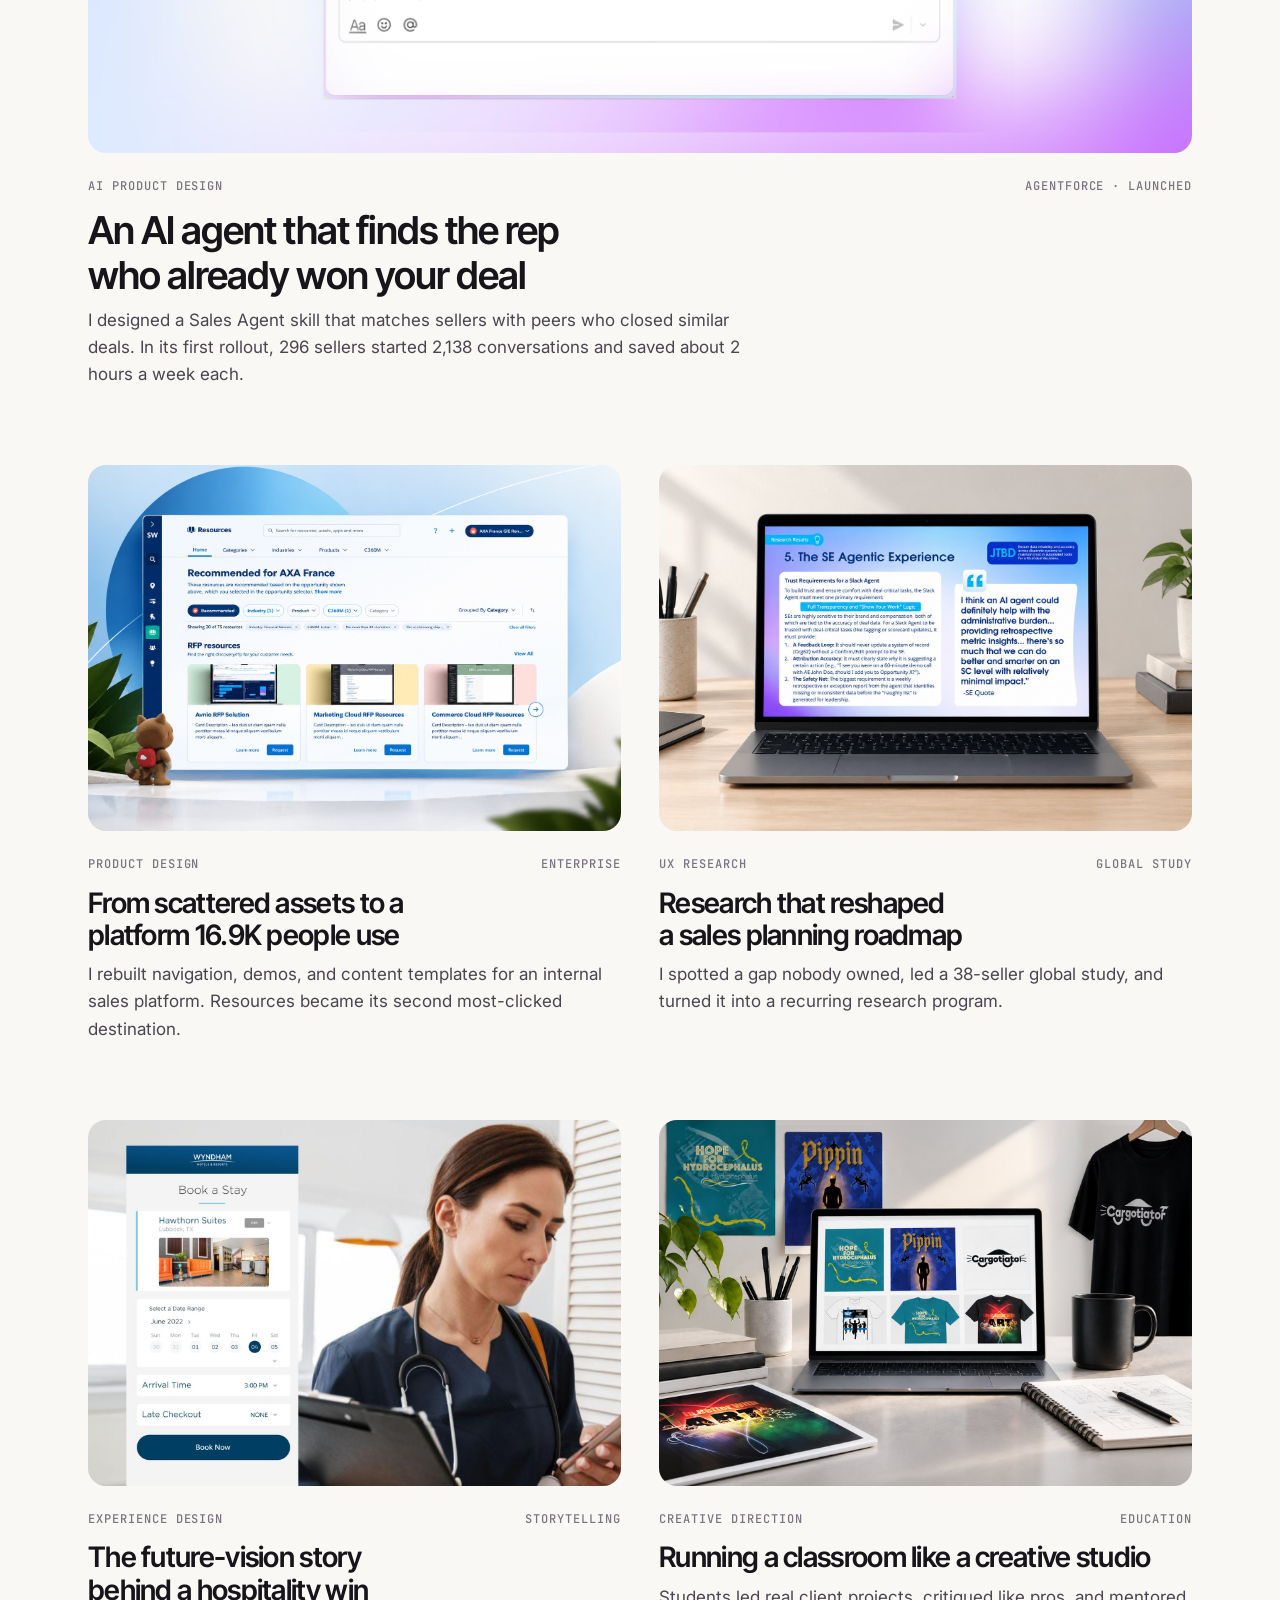
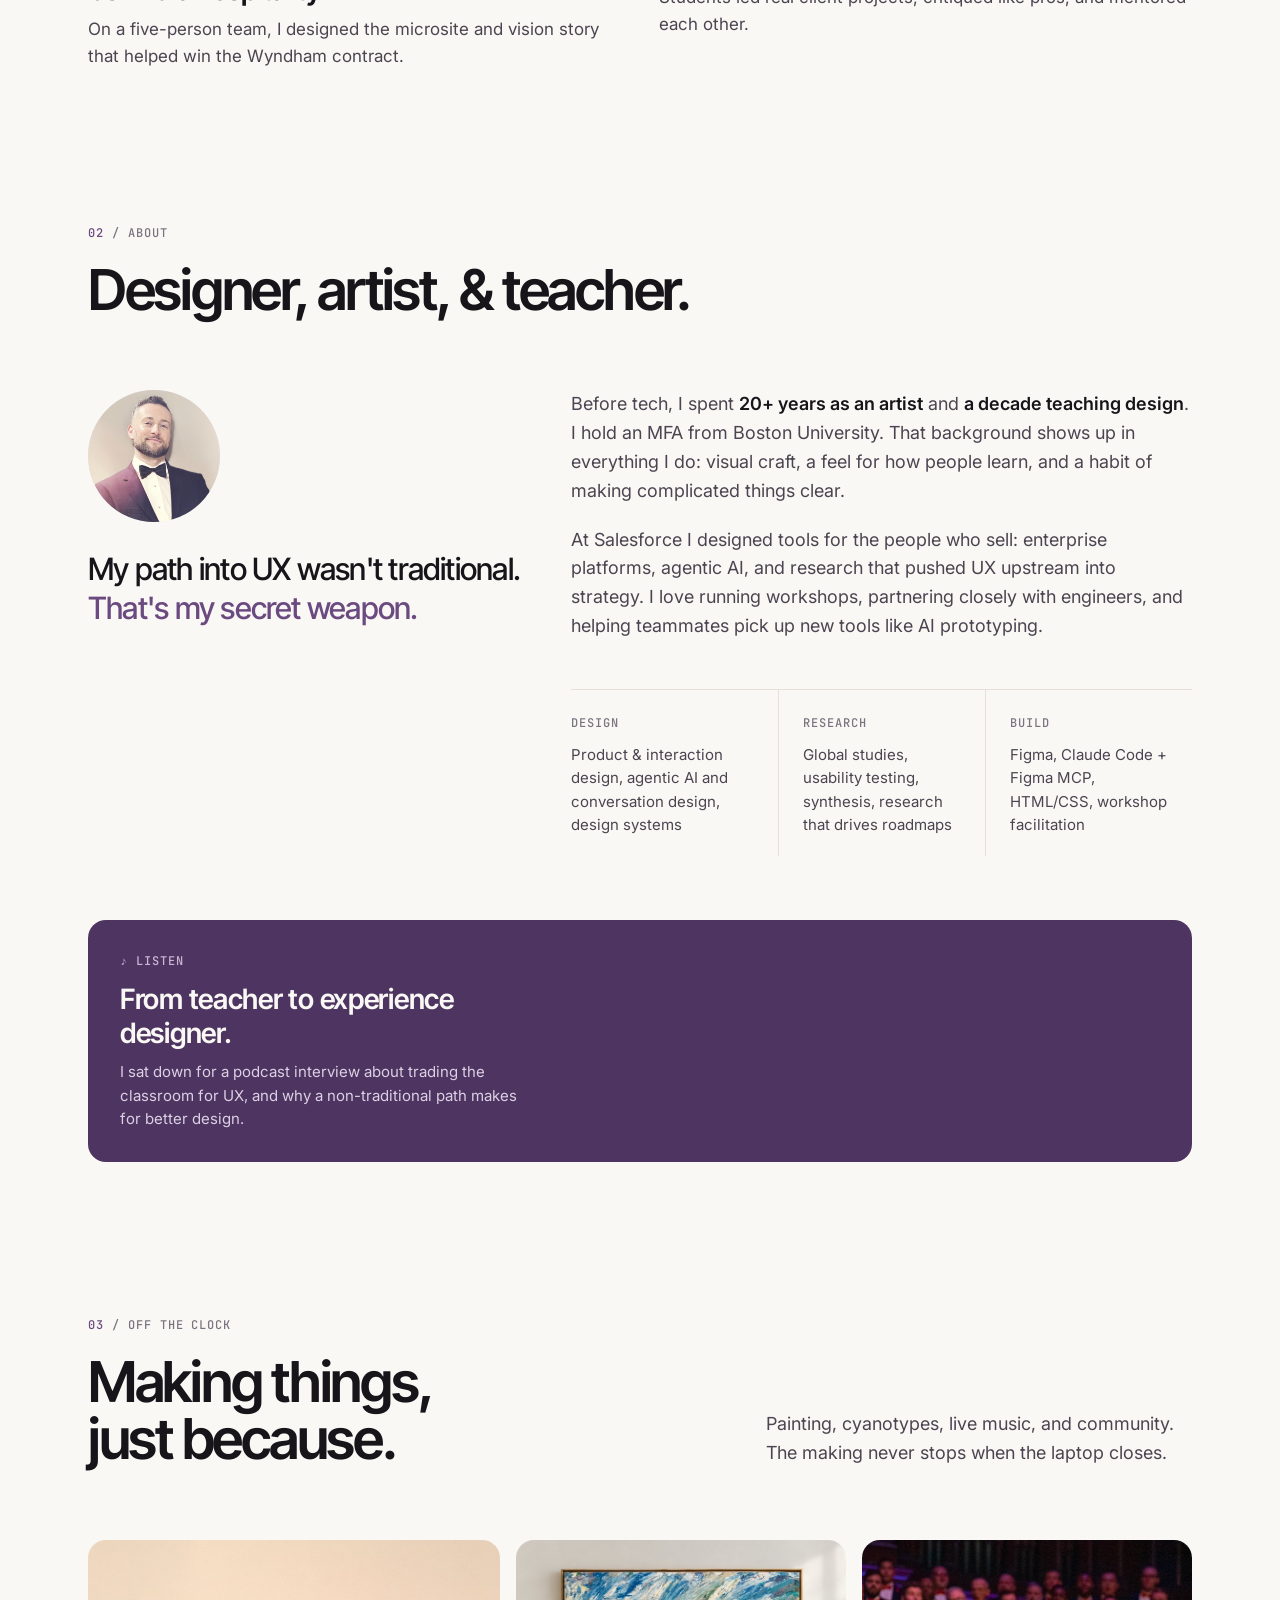
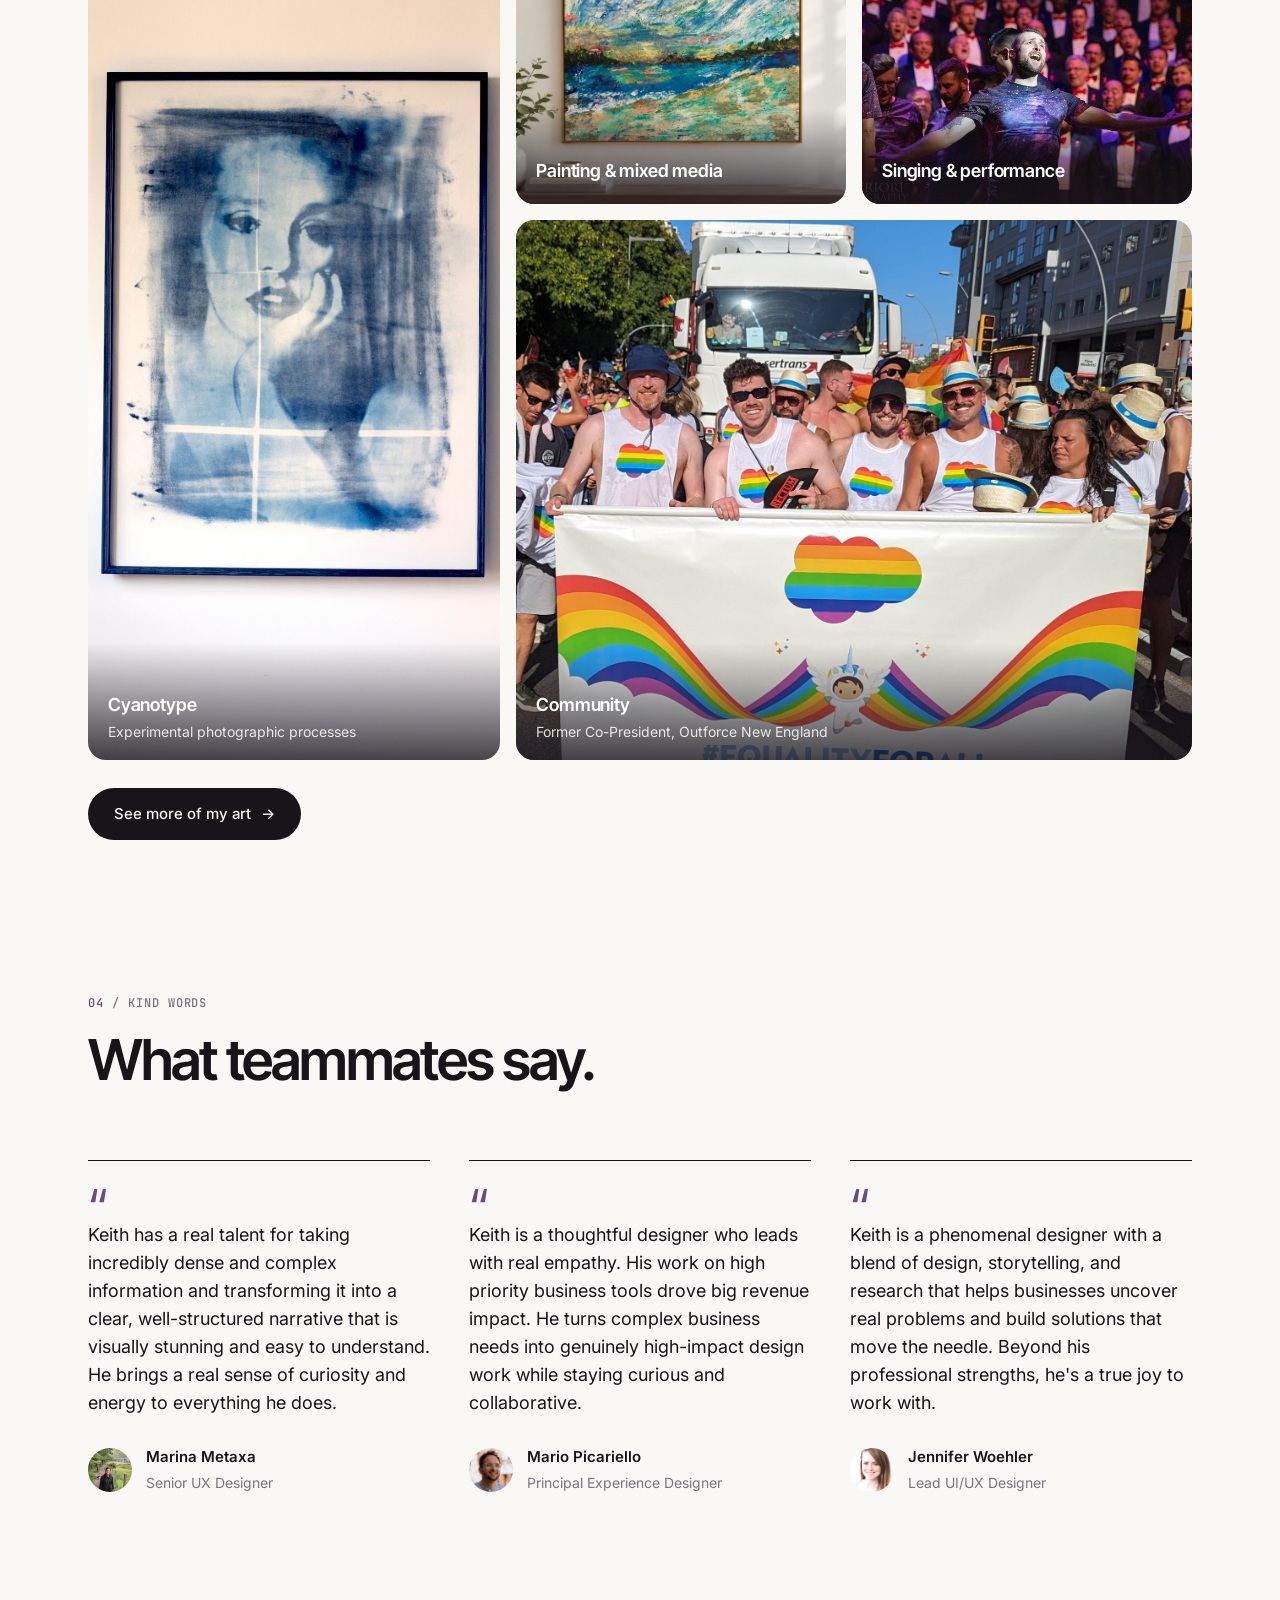
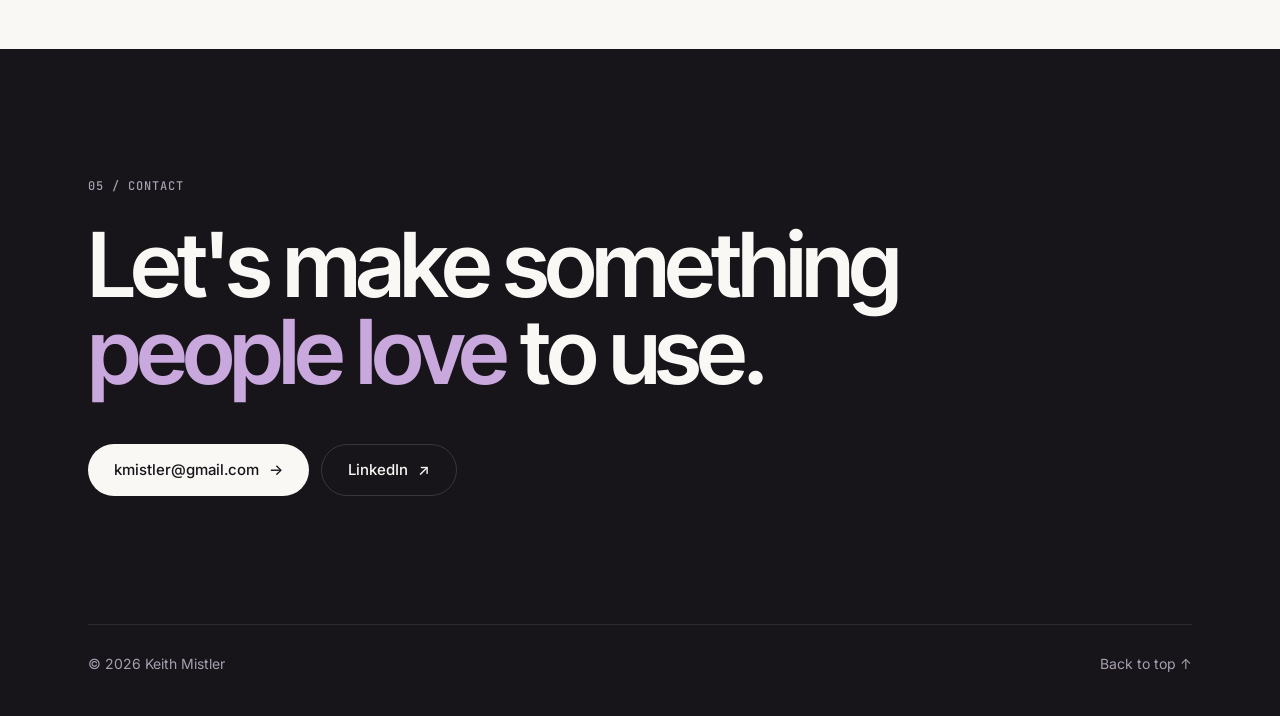
==== commit fc3575d7: "Add link preview image and Open Graph tags Adds a 1200x630 social preview card (img/og-image.png) an" ====
--- a/index.html
+++ b/index.html
@@ -5,6 +5,19 @@
   <meta name="viewport" content="width=device-width, initial-scale=1.0">
   <title>Keith Mistler · Senior UX Designer</title>
   <meta name="description" content="Keith Mistler is a senior UX designer who makes complex enterprise tools and AI agents feel simple.">
+  <meta property="og:type" content="website">
+  <meta property="og:site_name" content="Keith Mistler">
+  <meta property="og:title" content="Keith Mistler · Senior UX Designer">
+  <meta property="og:description" content="Keith Mistler is a senior UX designer who makes complex enterprise tools and AI agents feel simple.">
+  <meta property="og:url" content="https://keithmistler.com/">
+  <meta property="og:image" content="https://keithmistler.com/img/og-image.png">
+  <meta property="og:image:width" content="1200">
+  <meta property="og:image:height" content="630">
+  <meta property="og:image:alt" content="Keith Mistler, Senior UX Designer: Designing for happier humans and fewer clicks.">
+  <meta name="twitter:card" content="summary_large_image">
+  <meta name="twitter:title" content="Keith Mistler · Senior UX Designer">
+  <meta name="twitter:description" content="Keith Mistler is a senior UX designer who makes complex enterprise tools and AI agents feel simple.">
+  <meta name="twitter:image" content="https://keithmistler.com/img/og-image.png">
   <link rel="icon" type="image/svg+xml" href="favicon.svg">
   <link rel="preconnect" href="https://fonts.googleapis.com">
   <link rel="preconnect" href="https://fonts.gstatic.com" crossorigin>
--- a/styles.css
+++ b/styles.css
@@ -658,3 +658,75 @@
 .agent-send:hover { background: #7E5A95; transform: translateY(-1px); }
 @media (max-width: 900px) { .agent-card { height: 520px; } .agent { max-width: 560px; } }
 @media (prefers-reduced-motion: reduce) { .agent-glow, .agent-orb, .agent-live i { animation: none; } }
+
+/* Case study: process strip, split layout ------------------------------------ */
+.cs-flow { display: grid; grid-template-columns: repeat(4, minmax(0, 1fr)); gap: 0; margin: 24px 0 10px; border: 1px solid var(--line); border-radius: 16px; overflow: hidden; background: var(--bg-raised); }
+.cs-flow > div { padding: 18px 18px 16px; position: relative; }
+.cs-flow > div + div { border-left: 1px solid var(--line); }
+.cs-flow > div + div::before { content: "→"; position: absolute; left: -9px; top: 18px; width: 18px; height: 18px; border-radius: 50%; background: var(--bg); color: var(--plum); font-size: 11px; display: grid; place-items: center; }
+.cs-flow span { font-family: var(--mono); font-size: 11px; letter-spacing: .06em; color: var(--plum); }
+.cs-flow b { display: block; font-family: var(--display); font-weight: 600; font-size: 17px; letter-spacing: -.01em; margin: 6px 0 4px; }
+.cs-flow p { font-size: 14px !important; line-height: 1.45; color: var(--ink-3) !important; margin: 0 !important; }
+.cs-flow .out { background: var(--ink); color: var(--bg); }
+.cs-flow .out span { color: #C9A9DD; }
+.cs-flow .out p { color: #CFC8D6 !important; }
+.cs-flow-note { font-size: 14px !important; color: var(--plum) !important; }
+.cs-figure a { display: block; cursor: zoom-in; }
+.cs-split { display: grid; grid-template-columns: minmax(0, 1.2fr) minmax(0, 1fr); gap: 28px; align-items: start; }
+.cs-split .cs-figure { margin: 0; }
+.cs-layers { display: flex; flex-direction: column; gap: 10px; margin-top: 16px; }
+.cs-layers > div { border-left: 3px solid var(--plum); padding: 4px 0 4px 14px; }
+.cs-layers b { font-family: var(--display); font-weight: 600; font-size: 16px; }
+.cs-layers p { margin: 4px 0 0 !important; font-size: 15px; }
+.cs-figure.cs-narrow img { max-width: 520px; display: block; }
+@media (max-width: 860px) {
+  .cs-flow { grid-template-columns: 1fr 1fr; }
+  .cs-flow > div:nth-child(3) { border-left: 0; }
+  .cs-flow > div:nth-child(n+3) { border-top: 1px solid var(--line); }
+  .cs-flow > div:nth-child(3)::before { display: none; }
+  .cs-split { grid-template-columns: minmax(0, 1fr); }
+}
+
+.cs-metrics { display: grid; grid-template-columns: repeat(2, minmax(0, 1fr)); gap: 12px; margin: 18px 0 8px; }
+.cs-metrics > div { border-radius: 16px; background: var(--bg-raised); border: 1px solid var(--line); padding: 20px 22px; }
+.cs-metrics > div.wide { grid-column: 1 / -1; background: var(--ink); border-color: var(--ink); color: var(--bg); display: flex; align-items: baseline; gap: 16px; flex-wrap: wrap; }
+.cs-metrics b { display: block; font-family: var(--display); font-weight: 600; font-size: clamp(30px, 3vw, 40px); letter-spacing: -.04em; line-height: 1; }
+.cs-metrics span { display: block; margin-top: 8px; font-size: 15.5px; color: var(--ink); font-weight: 500; }
+.cs-metrics em { display: block; margin-top: 4px; font-style: normal; font-size: 14px; color: var(--ink-3); }
+.cs-metrics .wide span { color: #E3D3ED; margin-top: 0; font-size: 17px; }
+@media (max-width: 600px) { .cs-metrics { grid-template-columns: minmax(0, 1fr); } }
+
+/* Lightbox ------------------------------------------------------------------- */
+.lb-zoomable { cursor: zoom-in; }
+.lb { position: fixed; inset: 0; z-index: 200; background: rgba(23, 20, 26, .9); backdrop-filter: blur(6px); -webkit-backdrop-filter: blur(6px); display: flex; align-items: center; justify-content: center; padding: 64px 72px; opacity: 0; transition: opacity .2s var(--ease); }
+.lb.on { opacity: 1; }
+.lb[hidden] { display: none; }
+.lb-fig { margin: 0; max-width: 100%; max-height: 100%; display: flex; flex-direction: column; align-items: center; gap: 14px; }
+.lb-fig img { max-width: 100%; max-height: calc(100vh - 170px); object-fit: contain; border-radius: 10px; background: #fff; box-shadow: 0 30px 80px rgba(0,0,0,.45); cursor: zoom-in; transform: scale(.97); transition: transform .25s var(--ease); }
+.lb.on .lb-fig img { transform: none; }
+.lb-fig figcaption { color: #E3DCEA; font-size: 14.5px; text-align: center; max-width: 720px; }
+.lb-fig.zoom { position: fixed; inset: 0; overflow: auto; display: block; padding: 64px 24px; }
+.lb-fig.zoom img { max-width: none; max-height: none; cursor: zoom-out; margin: 0 auto; display: block; }
+.lb-fig.zoom figcaption { display: none; }
+.lb-btn { position: fixed; z-index: 2; width: 44px; height: 44px; border-radius: 50%; border: 0; background: rgba(255,255,255,.95); color: var(--ink); font-size: 17px; cursor: pointer; display: grid; place-items: center; transition: transform .2s var(--ease); }
+.lb-btn:hover { transform: scale(1.06); }
+.lb-close { top: 16px; right: 16px; }
+.lb-prev { left: 16px; top: 50%; margin-top: -22px; }
+.lb-next { right: 16px; top: 50%; margin-top: -22px; }
+.lb-btn[hidden] { display: none; }
+@media (max-width: 700px) { .lb { padding: 64px 12px; } .lb-prev, .lb-next { top: auto; bottom: 16px; margin: 0; } }
+
+/* Case study retro ------------------------------------------------------------ */
+.cs-retro { display: grid; grid-template-columns: repeat(3, minmax(0, 1fr)); gap: 12px; margin-top: 20px; }
+.cs-retro > div { border-radius: 16px; padding: 20px 20px 18px; border: 1px solid var(--line); background: var(--bg-raised); border-top-width: 4px; }
+.cs-retro .good { border-top-color: var(--go); }
+.cs-retro .change { border-top-color: #D9A62E; }
+.cs-retro .learn { border-top-color: var(--plum); }
+.cs-retro h4 { font-family: var(--display); font-weight: 600; font-size: 18px; letter-spacing: -.01em; margin-bottom: 12px; }
+.cs-retro ul { list-style: none; margin: 0 !important; padding: 0 !important; display: flex; flex-direction: column; gap: 10px; }
+.cs-retro li { position: relative; padding-left: 18px; font-size: 15px; line-height: 1.5; color: var(--ink-2); margin: 0 !important; }
+.cs-retro li::before { content: ""; position: absolute; left: 2px; top: .6em; width: 7px; height: 7px; border-radius: 50%; background: currentColor; opacity: .35; }
+.cs-retro .good li::before { background: var(--go); opacity: 1; }
+.cs-retro .change li::before { background: #D9A62E; opacity: 1; }
+.cs-retro .learn li::before { background: var(--plum); opacity: 1; }
+@media (max-width: 900px) { .cs-retro { grid-template-columns: minmax(0, 1fr); } }
